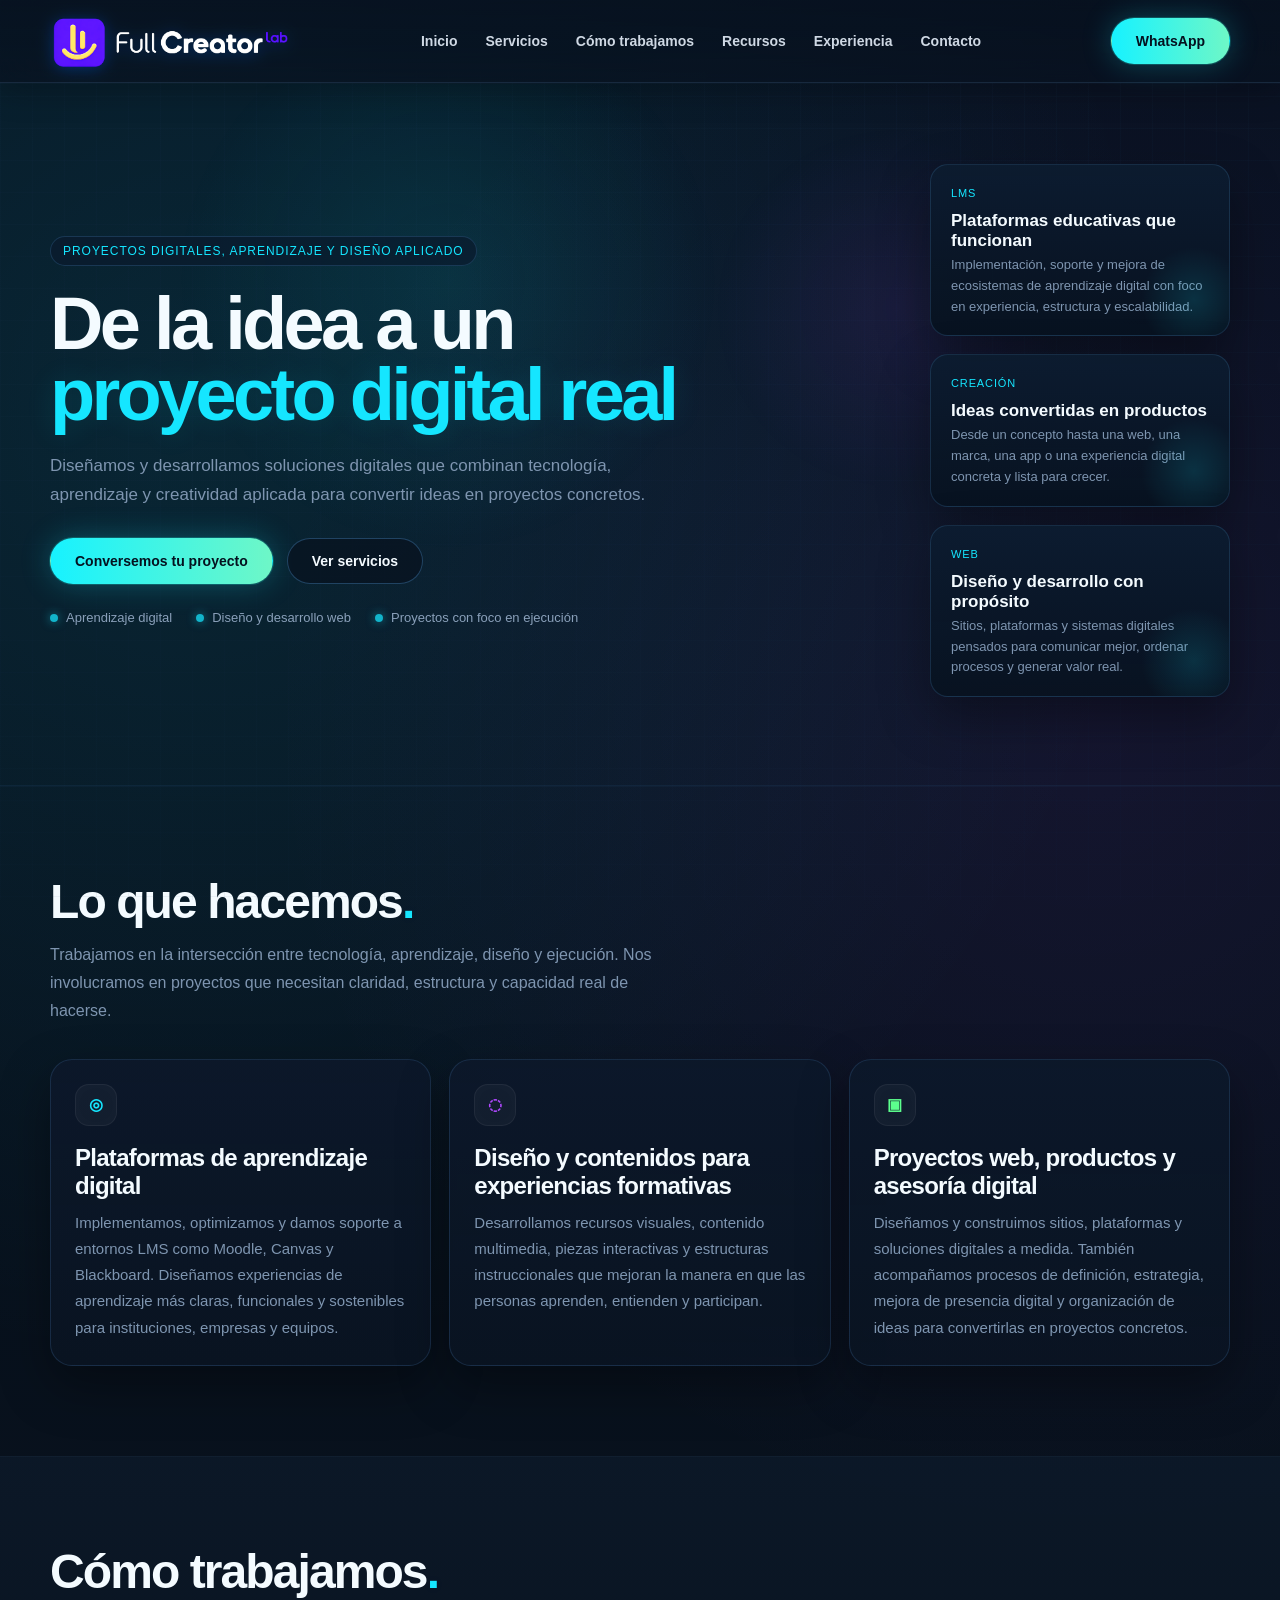
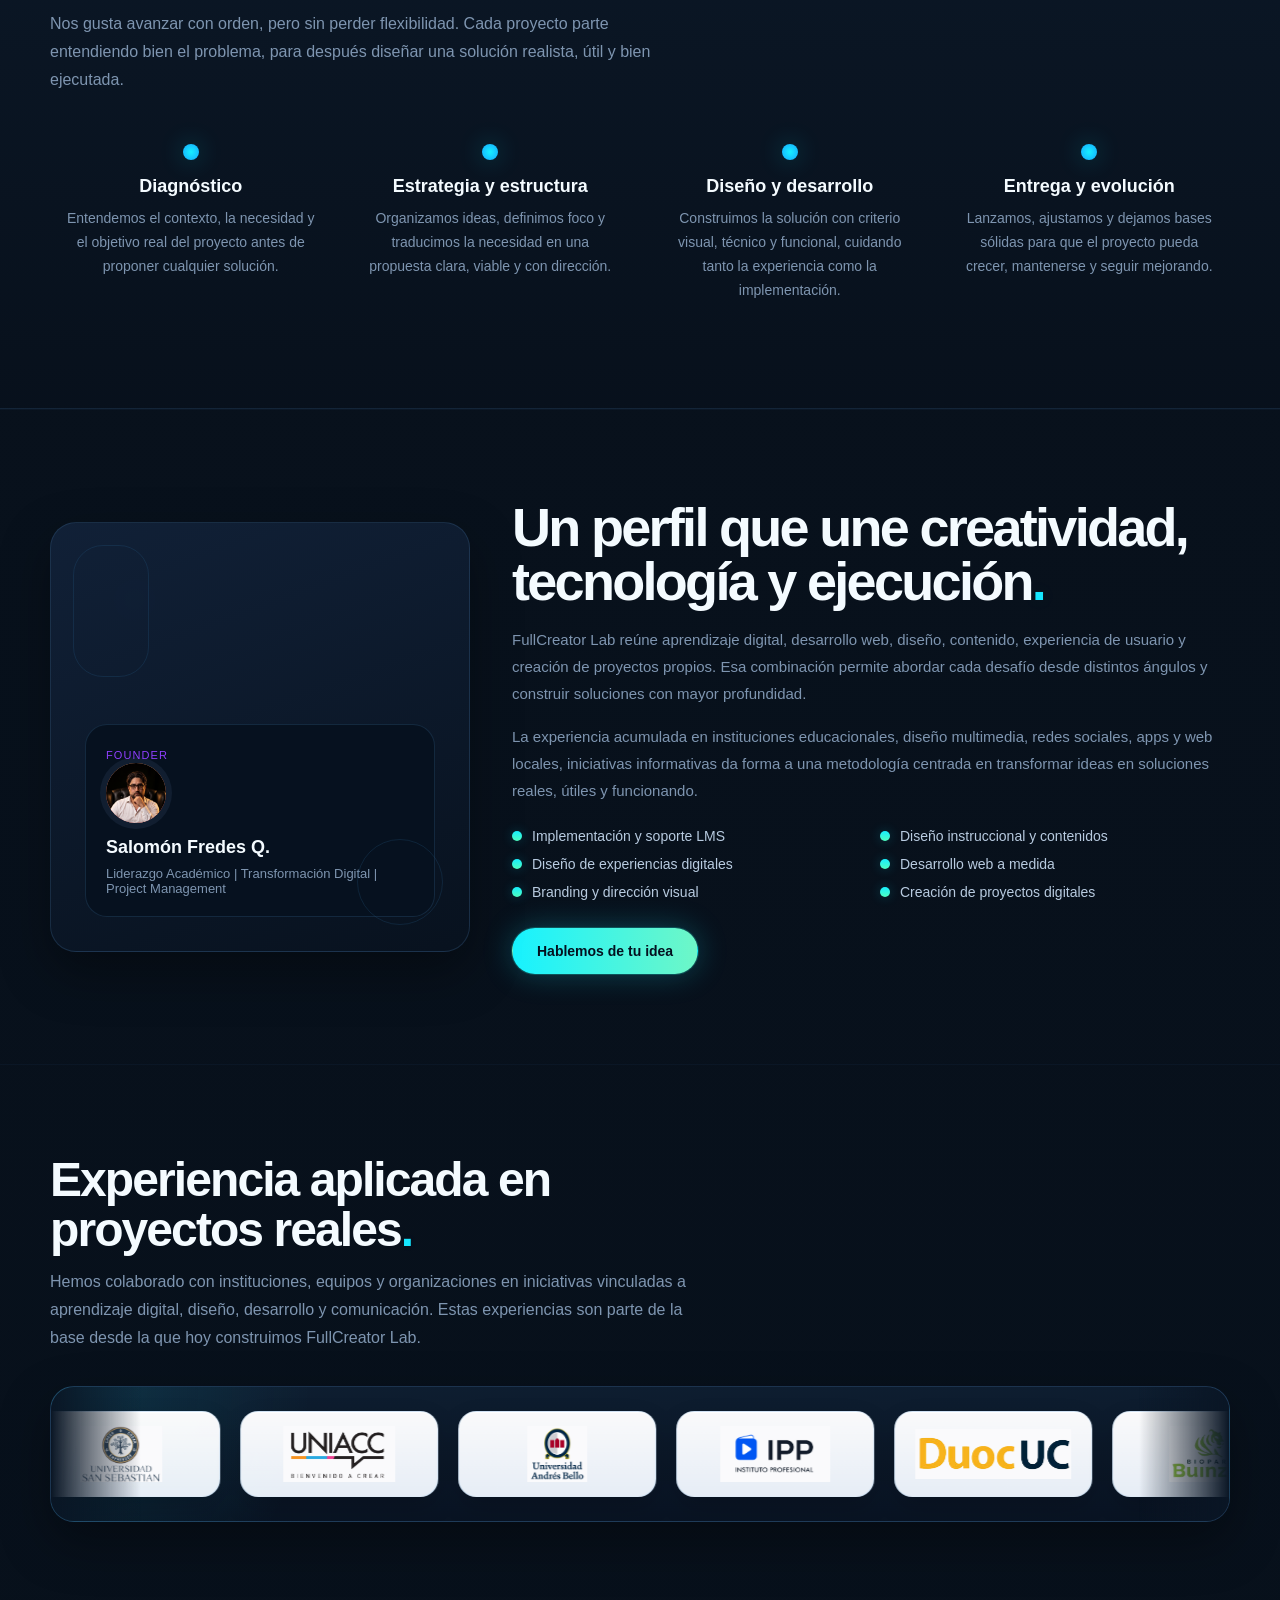
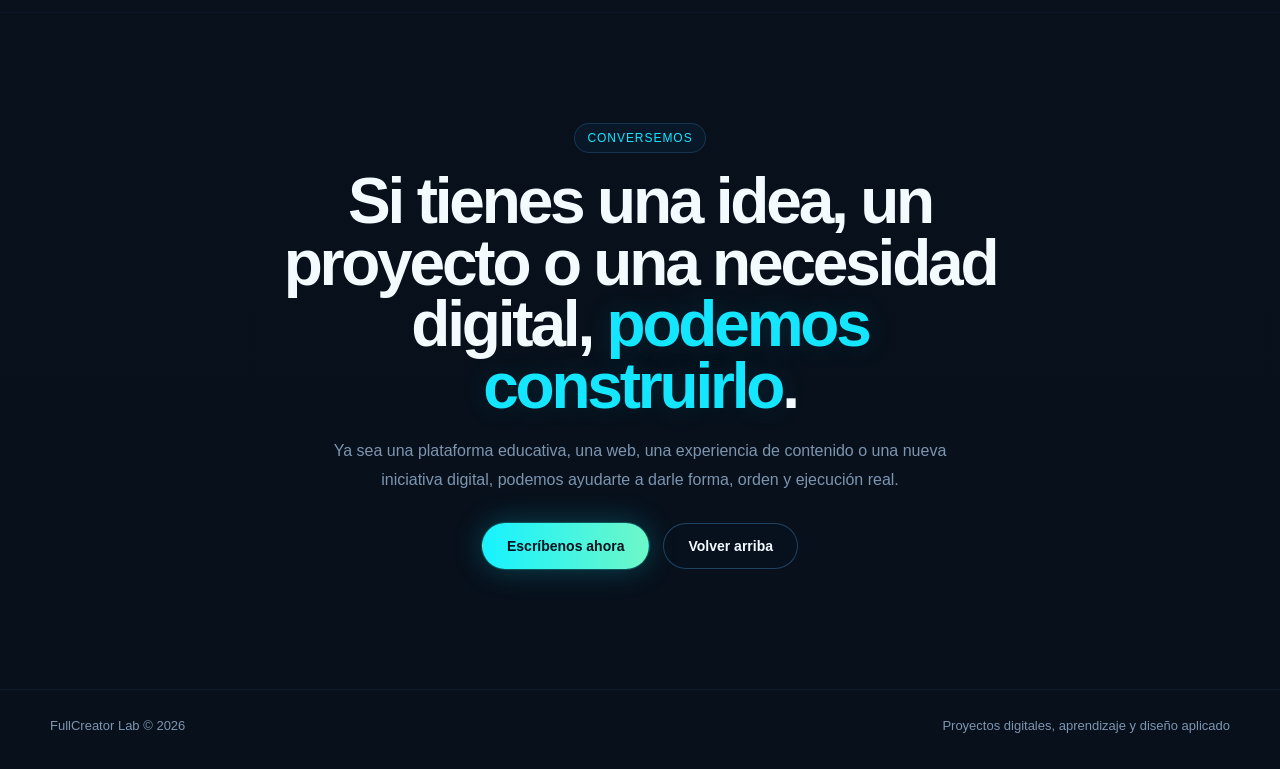
==== index.html @ 7b4e2ab4 "Add files via upload" ====
﻿<!DOCTYPE html>
<html lang="es">
<head>
  <meta charset="UTF-8">
  <meta name="viewport" content="width=device-width, initial-scale=1.0">
  <title>FullCreator Lab | Diseño, desarrollo web y proyectos digitales</title>
  <meta name="description" content="FullCreator Lab crea proyectos digitales, desarrollo web y soluciones de diseño con foco en claridad, ejecución y aprendizaje aplicado.">
  <link rel="canonical" href="https://fullcreator.cl/">
  <meta property="og:locale" content="es_CL">
  <meta property="og:type" content="website">
  <meta property="og:title" content="FullCreator Lab | Diseño, desarrollo web y proyectos digitales">
  <meta property="og:description" content="Proyectos digitales, desarrollo web y diseño con foco en claridad, ejecución y aprendizaje aplicado.">
  <meta property="og:url" content="https://fullcreator.cl/">
  <meta property="og:site_name" content="FullCreator Lab">
  <meta property="og:image" content="https://fullcreator.cl/images/logo.png">
  <meta property="og:image:alt" content="Logo de FullCreator Lab">
  <meta name="twitter:card" content="summary">
  <meta name="twitter:title" content="FullCreator Lab | Diseño, desarrollo web y proyectos digitales">
  <meta name="twitter:description" content="Proyectos digitales, desarrollo web y diseño con foco en claridad, ejecución y aprendizaje aplicado.">
  <meta name="twitter:image" content="https://fullcreator.cl/images/logo.png">
  <link rel="icon" type="image/png" href="./images/favicon.png">
  <link rel="apple-touch-icon" href="./images/favicon.png">
  <link rel="stylesheet" href="./style.css">
</head>
<body>
  <header class="topbar">
    <div class="container nav">
      <a class="brand" href="#inicio">
        <img src="./images/logo.png" alt="FullCreator Lab" class="brand-logo" fetchpriority="high" decoding="async">
      </a>
      <button class="menu-toggle" type="button" aria-label="Abrir menú" aria-expanded="false" data-menu-toggle>
        <span></span>
        <span></span>
        <span></span>
      </button>
      <nav class="nav-links">
        <a href="#inicio">Inicio</a>
        <a href="#servicios">Servicios</a>
        <a href="#proceso">Cómo trabajamos</a>
        <a href="./recursos.html">Recursos</a>
        <a href="#testimonios">Experiencia</a>
        <a href="#contacto">Contacto</a>
        <a class="nav-mobile-link" href="https://wa.me/5698436820" target="_blank" rel="noopener noreferrer">WhatsApp</a>
      </nav>
      <a class="btn btn-primary nav-whatsapp" href="https://wa.me/5698436820" target="_blank" rel="noopener noreferrer">WhatsApp</a>
    </div>
  </header>

  <main>
    <section class="hero" id="inicio">
      <div class="container hero-grid">
        <div>
          <span class="eyebrow">Proyectos digitales, aprendizaje y diseño aplicado</span>
          <h1>De la idea a un <span class="highlight">proyecto digital real</span></h1>
          <p class="subtitle">
            Diseñamos y desarrollamos soluciones digitales que combinan tecnología, aprendizaje y creatividad aplicada para convertir ideas en proyectos concretos.
          </p>
          <div class="hero-actions">
            <a class="btn btn-primary" href="#contacto">Conversemos tu proyecto</a>
            <a class="btn btn-secondary" href="#servicios">Ver servicios</a>
          </div>
          <div class="hero-meta">
            <span>Aprendizaje digital</span>
            <span>Diseño y desarrollo web</span>
            <span>Proyectos con foco en ejecución</span>
          </div>
        </div>

        <div class="stack">
          <article class="floating-card">
            <span class="tag">LMS</span>
            <strong>Plataformas educativas que funcionan</strong>
            <p>Implementación, soporte y mejora de ecosistemas de aprendizaje digital con foco en experiencia, estructura y escalabilidad.</p>
          </article>
          <article class="floating-card">
            <span class="tag">CREACIÓN</span>
            <strong>Ideas convertidas en productos</strong>
            <p>Desde un concepto hasta una web, una marca, una app o una experiencia digital concreta y lista para crecer.</p>
          </article>
          <article class="floating-card">
            <span class="tag">WEB</span>
            <strong>Diseño y desarrollo con propósito</strong>
            <p>Sitios, plataformas y sistemas digitales pensados para comunicar mejor, ordenar procesos y generar valor real.</p>
          </article>
        </div>
      </div>
    </section>

    <section id="servicios">
      <div class="container">
        <div class="section-head">
          <h2>Lo que hacemos<span class="highlight">.</span></h2>
          <p>
            Trabajamos en la intersección entre tecnología, aprendizaje, diseño y ejecución. Nos involucramos en proyectos que necesitan claridad, estructura y capacidad real de hacerse.
          </p>
        </div>

        <div class="services">
          <article class="card small">
            <div class="icon">◎</div>
            <h3>Plataformas de aprendizaje digital</h3>
            <p>
              Implementamos, optimizamos y damos soporte a entornos LMS como Moodle, Canvas y Blackboard. Diseñamos experiencias de aprendizaje más claras, funcionales y sostenibles para instituciones, empresas y equipos.
            </p>
          </article>

          <article class="card small">
            <div class="icon magenta">◌</div>
            <h3>Diseño y contenidos para experiencias formativas</h3>
            <p>
              Desarrollamos recursos visuales, contenido multimedia, piezas interactivas y estructuras instruccionales que mejoran la manera en que las personas aprenden, entienden y participan.
            </p>
          </article>

          <article class="card small">
            <div class="icon green">▣</div>
            <h3>Proyectos web, productos y asesoría digital</h3>
            <p>
              Diseñamos y construimos sitios, plataformas y soluciones digitales a medida. También acompañamos procesos de definición, estrategia, mejora de presencia digital y organización de ideas para convertirlas en proyectos concretos.
            </p>
          </article>
        </div>
      </div>
    </section>

    <section class="workflow-wrap" id="proceso">
      <div class="container">
        <div class="section-head">
          <h2>Cómo trabajamos<span class="highlight">.</span></h2>
          <p>
            Nos gusta avanzar con orden, pero sin perder flexibilidad. Cada proyecto parte entendiendo bien el problema, para después diseñar una solución realista, útil y bien ejecutada.
          </p>
        </div>

        <div class="workflow">
          <article class="step">
            <div class="mini"></div>
            <h3>Diagnóstico</h3>
            <p>Entendemos el contexto, la necesidad y el objetivo real del proyecto antes de proponer cualquier solución.</p>
          </article>
          <article class="step">
            <div class="mini"></div>
            <h3>Estrategia y estructura</h3>
            <p>Organizamos ideas, definimos foco y traducimos la necesidad en una propuesta clara, viable y con dirección.</p>
          </article>
          <article class="step">
            <div class="mini"></div>
            <h3>Diseño y desarrollo</h3>
            <p>Construimos la solución con criterio visual, técnico y funcional, cuidando tanto la experiencia como la implementación.</p>
          </article>
          <article class="step">
            <div class="mini"></div>
            <h3>Entrega y evolución</h3>
            <p>Lanzamos, ajustamos y dejamos bases sólidas para que el proyecto pueda crecer, mantenerse y seguir mejorando.</p>
          </article>
        </div>
      </div>
    </section>

    <section>
      <div class="container profile">
        <div class="profile-card">
          <div class="avatar-box">
            <small>Founder</small>
            <div class="avatar">
              <img src="./images/fotoperfil.png" alt="Salomón Fredes" loading="lazy" decoding="async">
            </div>
            <strong>Salomón Fredes Q.</strong>
            <span>Liderazgo Académico | Transformación Digital | Project Management</span>
          </div>
        </div>

        <div class="profile-copy">
          <h2>Un perfil que une creatividad, tecnología y ejecución<span class="highlight">.</span></h2>
          <p>
            FullCreator Lab reúne aprendizaje digital, desarrollo web, diseño, contenido, experiencia de usuario y creación de proyectos propios. Esa combinación permite abordar cada desafío desde distintos ángulos y construir soluciones con mayor profundidad.
          </p>
          <p>
            La experiencia acumulada en instituciones educacionales, diseño multimedia, redes sociales, apps y web locales, iniciativas informativas da forma a una metodología centrada en transformar ideas en soluciones reales, útiles y funcionando.
          </p>
          <div class="checklist">
            <span>Implementación y soporte LMS</span>
            <span>Diseño instruccional y contenidos</span>
            <span>Diseño de experiencias digitales</span>
            <span>Desarrollo web a medida</span>
            <span>Branding y dirección visual</span>
            <span>Creación de proyectos digitales</span>
          </div>
          <a class="btn btn-primary" href="#contacto">Hablemos de tu idea</a>
        </div>
      </div>
    </section>

    <section id="testimonios">
      <div class="container">
        <div class="section-head">
          <h2>Experiencia aplicada en proyectos reales<span class="highlight">.</span></h2>
          <p>
            Hemos colaborado con instituciones, equipos y organizaciones en iniciativas vinculadas a aprendizaje digital, diseño, desarrollo y comunicación. Estas experiencias son parte de la base desde la que hoy construimos FullCreator Lab.
          </p>
        </div>

        <div class="logo-strip" aria-label="Empresas que confían en nosotros">
          <div class="logo-track">
            <div class="logo-group">
              <div class="logo-item"><img src="./images/uss.png" alt="USS" loading="lazy" decoding="async"></div>
              <div class="logo-item"><img src="./images/uniacc.png" alt="UNIACC" loading="lazy" decoding="async"></div>
              <div class="logo-item"><img src="./images/unab.png" alt="UNAB" loading="lazy" decoding="async"></div>
              <div class="logo-item"><img src="./images/ipp.png" alt="IPP" loading="lazy" decoding="async"></div>
              <div class="logo-item"><img src="./images/duoc.png" alt="DUOC" loading="lazy" decoding="async"></div>
              <div class="logo-item"><img src="./images/buinzoo.png" alt="Buin Zoo" loading="lazy" decoding="async"></div>
              <div class="logo-item"><img src="./images/aiep.png" alt="AIEP" loading="lazy" decoding="async"></div>
              <div class="logo-item"><img src="./images/llamabarrio.png" alt="LlamaBarrio" loading="lazy" decoding="async"></div>
              <div class="logo-item"><img src="./images/tramiteca.png" alt="Tramiteca" loading="lazy" decoding="async"></div>
            </div>
            <div class="logo-group" aria-hidden="true">
              <div class="logo-item"><img src="./images/uss.png" alt="" loading="lazy" decoding="async"></div>
              <div class="logo-item"><img src="./images/uniacc.png" alt="" loading="lazy" decoding="async"></div>
              <div class="logo-item"><img src="./images/unab.png" alt="" loading="lazy" decoding="async"></div>
              <div class="logo-item"><img src="./images/ipp.png" alt="" loading="lazy" decoding="async"></div>
              <div class="logo-item"><img src="./images/duoc.png" alt="" loading="lazy" decoding="async"></div>
              <div class="logo-item"><img src="./images/buinzoo.png" alt="" loading="lazy" decoding="async"></div>
              <div class="logo-item"><img src="./images/aiep.png" alt="" loading="lazy" decoding="async"></div>
              <div class="logo-item"><img src="./images/llamabarrio.png" alt="" loading="lazy" decoding="async"></div>
              <div class="logo-item"><img src="./images/tramiteca.png" alt="" loading="lazy" decoding="async"></div>
            </div>
          </div>
        </div>
      </div>
    </section>

    <section class="cta" id="contacto">
      <div class="container">
        <span class="eyebrow">Conversemos</span>
        <h2>Si tienes una idea, un proyecto o una necesidad digital, <span class="highlight">podemos construirlo</span>.</h2>
        <p>
          Ya sea una plataforma educativa, una web, una experiencia de contenido o una nueva iniciativa digital, podemos ayudarte a darle forma, orden y ejecución real.
        </p>
        <div class="cta-actions">
          <button class="btn btn-primary" type="button" data-open-contact>Escríbenos ahora</button>
          <a class="btn btn-secondary" href="#inicio">Volver arriba</a>
        </div>
      </div>
    </section>
  </main>

  <footer>
    <div class="container footer-row">
      <span>FullCreator Lab © 2026</span>
      <span>Proyectos digitales, aprendizaje y diseño aplicado</span>
    </div>
  </footer>

  <div class="modal" id="contact-modal" aria-hidden="true">
    <div class="modal-backdrop" data-close-contact></div>
    <div class="modal-dialog" role="dialog" aria-modal="true" aria-labelledby="contact-modal-title">
      <button class="modal-close" type="button" aria-label="Cerrar formulario" data-close-contact>&times;</button>
      <div class="modal-copy">
        <span class="eyebrow">Contacto</span>
        <h3 id="contact-modal-title">Cuéntanos en qué estás trabajando</h3>
        <p>Completa este formulario y tu mensaje llegará directamente al equipo de <strong>salomon.fredes@gmail.com</strong>.</p>
      </div>

      <form class="contact-form" action="https://formsubmit.co/salomon.fredes@gmail.com" method="POST">
        <input type="hidden" name="_subject" value="Nuevo mensaje desde FullCreator Lab">
        <input type="hidden" name="_captcha" value="false">
        <input type="hidden" name="_template" value="table">

        <label>
          <span>Nombre</span>
          <input type="text" name="name" placeholder="Tu nombre" required>
        </label>

        <label>
          <span>Correo</span>
          <input type="email" name="email" placeholder="tucorreo@email.com" required>
        </label>

        <label>
          <span>Empresa</span>
          <input type="text" name="company" placeholder="Nombre de tu organización">
        </label>

        <label>
          <span>Mensaje</span>
          <textarea name="message" rows="5" placeholder="Cuéntanos qué necesitas" required></textarea>
        </label>

        <div class="form-actions">
          <button class="btn btn-primary" type="submit">Enviar formulario</button>
          <button class="btn btn-secondary" type="button" data-close-contact>Cerrar</button>
        </div>
      </form>
    </div>
  </div>

  <script src="./script.js" defer></script>
</body>
</html>
---- style.css ----
﻿:root {
  --bg: #07111f;
  --bg-soft: #0a1627;
  --panel: rgba(14, 27, 46, 0.92);
  --panel-strong: #0f2137;
  --line: rgba(72, 123, 174, 0.18);
  --text: #f4fbff;
  --muted: #7e95b0;
  --aqua: #15e6ff;
  --aqua-strong: #00d0ff;
  --green: #5cff8d;
  --magenta: #b049ff;
  --red: #ff537f;
  --shadow: 0 20px 50px rgba(0, 0, 0, 0.35);
}

* {
  box-sizing: border-box;
}

html {
  scroll-behavior: smooth;
}

body {
  margin: 0;
  font-family: "Segoe UI", Tahoma, Geneva, Verdana, sans-serif;
  color: var(--text);
  background:
    radial-gradient(circle at 15% 10%, rgba(21, 230, 255, 0.1), transparent 26%),
    radial-gradient(circle at 85% 18%, rgba(176, 73, 255, 0.08), transparent 24%),
    linear-gradient(180deg, #07111f 0%, #08111c 45%, #07101b 100%);
  position: relative;
  min-height: 100vh;
  overflow-x: hidden;
}

body::before {
  content: "";
  position: fixed;
  inset: 0;
  background-image:
    linear-gradient(rgba(29, 56, 88, 0.12) 1px, transparent 1px),
    linear-gradient(90deg, rgba(29, 56, 88, 0.12) 1px, transparent 1px);
  background-size: 32px 32px;
  pointer-events: none;
  mask-image: linear-gradient(180deg, rgba(0, 0, 0, 0.85), rgba(0, 0, 0, 0.45));
}

a {
  color: inherit;
  text-decoration: none;
}

.container {
  width: min(1180px, calc(100% - 48px));
  margin: 0 auto;
}

.topbar {
  position: sticky;
  top: 0;
  z-index: 30;
  backdrop-filter: blur(18px);
  background: linear-gradient(180deg, rgba(7, 17, 31, 0.84), rgba(8, 18, 32, 0.72));
  border-bottom: 1px solid rgba(82, 125, 169, 0.22);
  box-shadow: 0 10px 30px rgba(0, 0, 0, 0.22);
}

.nav {
  display: flex;
  align-items: center;
  justify-content: space-between;
  padding: 12px 0;
  gap: 18px;
}

.brand {
  display: inline-flex;
  align-items: center;
  gap: 10px;
  font-size: 13px;
  color: var(--muted);
  letter-spacing: 0.18em;
  text-transform: uppercase;
}

.brand-logo {
  height: 58px;
  max-width: 460px;
  width: auto;
  display: block;
  object-fit: contain;
  filter: drop-shadow(0 2px 8px rgba(21, 100, 200, 0.35)) saturate(1.3) contrast(1.1);
  transition: filter 0.3s ease, transform 0.3s ease;
}

.brand-logo:hover {
  filter: drop-shadow(0 4px 16px rgba(21, 100, 200, 0.5)) saturate(1.5) contrast(1.15);
  transform: scale(1.04);
}

.nav-links {
  display: flex;
  align-items: center;
  gap: 28px;
  font-size: 14px;
  font-weight: 600;
}

.nav-links a {
  color: rgba(236, 245, 255, 0.88);
}

.nav-links a:hover {
  color: var(--aqua);
}

.btn {
  display: inline-flex;
  align-items: center;
  justify-content: center;
  border-radius: 999px;
  padding: 14px 24px;
  font-size: 14px;
  font-weight: 600;
  border: 1px solid transparent;
  transition: 0.25s ease;
  cursor: pointer;
}

.btn-primary {
  color: #04111f;
  background: linear-gradient(90deg, #17f2ff 0%, #6ef7c7 100%);
  box-shadow: 0 0 0 1px rgba(31, 255, 233, 0.2), 0 0 30px rgba(21, 230, 255, 0.25);
}

.btn-primary:hover {
  transform: translateY(-1px);
  box-shadow: 0 0 0 1px rgba(31, 255, 233, 0.2), 0 12px 40px rgba(21, 230, 255, 0.28);
}

.btn-secondary {
  color: var(--text);
  border-color: rgba(42, 83, 121, 0.75);
  background: rgba(8, 18, 31, 0.7);
}

.btn-secondary:hover {
  border-color: rgba(21, 230, 255, 0.5);
}

.hero {
  padding: 80px 0 88px;
  position: relative;
  border-bottom: 1px solid rgba(42, 83, 121, 0.18);
}

.hero::after {
  content: "";
  position: absolute;
  inset: 0;
  background:
    radial-gradient(circle at 35% 28%, rgba(21, 230, 255, 0.09), transparent 28%),
    radial-gradient(circle at 70% 32%, rgba(176, 73, 255, 0.08), transparent 18%);
  pointer-events: none;
}

.hero-grid {
  display: grid;
  grid-template-columns: minmax(0, 1.05fr) 300px;
  gap: 46px;
  align-items: center;
  position: relative;
  z-index: 1;
}

.eyebrow {
  display: inline-flex;
  align-items: center;
  gap: 10px;
  padding: 7px 12px;
  border-radius: 999px;
  background: rgba(10, 27, 46, 0.75);
  border: 1px solid rgba(45, 89, 129, 0.45);
  color: var(--aqua);
  font-size: 12px;
  letter-spacing: 0.08em;
  text-transform: uppercase;
}

h1,
h2,
h3,
p {
  margin: 0;
}

h1 {
  margin-top: 22px;
  max-width: 720px;
  font-size: clamp(44px, 6vw, 74px);
  line-height: 0.96;
  letter-spacing: -0.05em;
  font-weight: 800;
}

.highlight {
  color: var(--aqua);
  text-shadow: 0 0 30px rgba(21, 230, 255, 0.12);
}

.subtitle {
  max-width: 620px;
  margin-top: 22px;
  color: var(--muted);
  font-size: 17px;
  line-height: 1.7;
}

.hero-actions {
  display: flex;
  flex-wrap: wrap;
  gap: 14px;
  margin-top: 28px;
}

.hero-meta {
  display: flex;
  flex-wrap: wrap;
  gap: 24px;
  margin-top: 26px;
  color: #8aa0ba;
  font-size: 13px;
}

.hero-meta span::before {
  content: "";
  width: 8px;
  height: 8px;
  border-radius: 50%;
  display: inline-block;
  margin-right: 8px;
  background: rgba(21, 230, 255, 0.75);
  box-shadow: 0 0 10px rgba(21, 230, 255, 0.5);
}

.stack {
  display: flex;
  flex-direction: column;
  gap: 18px;
  align-items: flex-end;
}

.floating-card {
  width: 100%;
  padding: 18px 20px;
  border-radius: 18px;
  background: linear-gradient(180deg, rgba(12, 28, 48, 0.98), rgba(8, 18, 32, 0.95));
  border: 1px solid rgba(50, 95, 136, 0.35);
  box-shadow: var(--shadow);
  position: relative;
  overflow: hidden;
}

.floating-card::before {
  content: "";
  position: absolute;
  inset: auto -20px -20px auto;
  width: 110px;
  height: 110px;
  background: radial-gradient(circle, rgba(21, 230, 255, 0.14), transparent 68%);
}

.floating-card .tag {
  display: inline-block;
  margin-bottom: 12px;
  font-size: 11px;
  color: var(--aqua);
  text-transform: uppercase;
  letter-spacing: 0.08em;
}

.floating-card strong {
  display: block;
  font-size: 17px;
  margin-bottom: 4px;
}

.floating-card p {
  font-size: 13px;
  line-height: 1.6;
  color: var(--muted);
}

section {
  padding: 90px 0;
  border-top: 1px solid rgba(38, 71, 105, 0.12);
}

.section-head {
  max-width: 640px;
  margin-bottom: 34px;
}

.section-head h2 {
  font-size: clamp(30px, 4vw, 48px);
  line-height: 1.03;
  letter-spacing: -0.04em;
  margin-bottom: 14px;
}

.section-head p {
  color: var(--muted);
  line-height: 1.75;
  font-size: 16px;
}

.services {
  display: grid;
  grid-template-columns: repeat(3, minmax(0, 1fr));
  gap: 18px;
}

.card {
  padding: 24px;
  background: linear-gradient(180deg, rgba(12, 24, 42, 0.98), rgba(10, 20, 34, 0.9));
  border: 1px solid rgba(43, 78, 114, 0.42);
  border-radius: 22px;
  box-shadow: var(--shadow);
  min-height: 220px;
}

.card.small,
.card.medium,
.card.large {
  grid-column: span 1;
}

.icon {
  width: 42px;
  height: 42px;
  border-radius: 14px;
  display: inline-flex;
  align-items: center;
  justify-content: center;
  margin-bottom: 18px;
  border: 1px solid rgba(255, 255, 255, 0.06);
  background: rgba(255, 255, 255, 0.03);
  font-weight: 700;
  color: var(--aqua);
  box-shadow: inset 0 0 18px rgba(255, 255, 255, 0.02);
}

.icon.magenta {
  color: var(--magenta);
}

.icon.green {
  color: var(--green);
}

.icon.red {
  color: var(--red);
}

.card h3 {
  margin-bottom: 10px;
  font-size: 24px;
  letter-spacing: -0.03em;
}

.card p {
  color: var(--muted);
  line-height: 1.75;
  font-size: 15px;
  max-width: 58ch;
}

.workflow-wrap {
  background: linear-gradient(180deg, rgba(12, 24, 40, 0.95), rgba(8, 16, 28, 0.96));
  border-top: 1px solid rgba(57, 96, 133, 0.18);
  border-bottom: 1px solid rgba(57, 96, 133, 0.18);
}

.workflow {
  display: grid;
  grid-template-columns: repeat(4, 1fr);
  gap: 18px;
}

.step {
  text-align: center;
  padding: 16px;
}

.step .mini {
  width: 16px;
  height: 16px;
  border-radius: 50%;
  margin: 0 auto 16px;
  background: radial-gradient(circle, #17efff 0%, #14a8ff 100%);
  box-shadow: 0 0 24px rgba(21, 230, 255, 0.28);
}

.step h3 {
  margin-bottom: 10px;
  font-size: 18px;
}

.step p {
  color: var(--muted);
  line-height: 1.7;
  font-size: 14px;
}

.profile {
  display: grid;
  grid-template-columns: 420px minmax(0, 1fr);
  gap: 42px;
  align-items: center;
}

.profile-card {
  min-height: 430px;
  border-radius: 26px;
  padding: 22px;
  background:
    linear-gradient(160deg, rgba(17, 33, 56, 0.98), rgba(8, 18, 31, 0.98)),
    radial-gradient(circle at 20% 18%, rgba(21, 230, 255, 0.12), transparent 24%);
  border: 1px solid rgba(48, 83, 119, 0.4);
  position: relative;
  overflow: hidden;
  box-shadow: var(--shadow);
}

.profile-card::before,
.profile-card::after {
  content: "";
  position: absolute;
  border: 1px solid rgba(38, 90, 131, 0.26);
  border-radius: 30px;
}

.profile-card::before {
  inset: 22px auto auto 22px;
  width: 74px;
  height: 130px;
}

.profile-card::after {
  inset: auto 26px 26px auto;
  width: 84px;
  height: 84px;
  border-radius: 50%;
}

.avatar-box {
  position: absolute;
  left: 34px;
  right: 34px;
  bottom: 34px;
  padding: 20px;
  border-radius: 22px;
  background: rgba(7, 17, 31, 0.94);
  border: 1px solid rgba(54, 103, 145, 0.28);
}

.avatar {
  width: 60px;
  height: 60px;
  border-radius: 50%;
  background: linear-gradient(180deg, #ffb088 0%, #ff7d7d 100%);
  display: grid;
  place-items: center;
  overflow: hidden;
  font-weight: 700;
  color: #0a1320;
  margin-bottom: 14px;
  box-shadow: 0 0 0 6px rgba(20, 34, 53, 0.8);
}

.avatar img {
  width: 100%;
  height: 100%;
  object-fit: cover;
  display: block;
}

.avatar-box small {
  color: #8f3fff;
  letter-spacing: 0.1em;
  text-transform: uppercase;
  font-size: 11px;
}

.avatar-box strong {
  display: block;
  margin-top: 6px;
  font-size: 18px;
}

.avatar-box span {
  display: block;
  margin-top: 8px;
  color: var(--muted);
  font-size: 13px;
}

.profile-copy h2 {
  font-size: clamp(34px, 4.5vw, 54px);
  line-height: 1;
  letter-spacing: -0.05em;
  margin-bottom: 18px;
}

.profile-copy p {
  color: var(--muted);
  line-height: 1.8;
  margin-bottom: 16px;
  font-size: 15px;
}

.checklist {
  display: grid;
  grid-template-columns: 1fr 1fr;
  gap: 12px 18px;
  margin: 24px 0 28px;
}

.checklist span {
  display: flex;
  align-items: center;
  gap: 10px;
  font-size: 14px;
  color: #b8cbe0;
}

.checklist span::before {
  content: "";
  width: 10px;
  height: 10px;
  border-radius: 50%;
  flex: none;
  background: linear-gradient(180deg, #17efff, #50ffc0);
  box-shadow: 0 0 12px rgba(21, 230, 255, 0.24);
}

.logo-strip {
  overflow: hidden;
  border-radius: 24px;
  border: 1px solid rgba(77, 134, 189, 0.28);
  background:
    radial-gradient(circle at top left, rgba(21, 230, 255, 0.12), transparent 22%),
    linear-gradient(180deg, rgba(14, 30, 49, 0.98), rgba(9, 20, 35, 0.96));
  box-shadow: var(--shadow);
  padding: 24px 0;
  position: relative;
}

.logo-strip::before,
.logo-strip::after {
  content: "";
  position: absolute;
  top: 0;
  bottom: 0;
  width: 90px;
  z-index: 2;
  pointer-events: none;
}

.logo-strip::before {
  left: 0;
  background: linear-gradient(90deg, rgba(10, 22, 37, 1), rgba(10, 22, 37, 0));
}

.logo-strip::after {
  right: 0;
  background: linear-gradient(270deg, rgba(10, 22, 37, 1), rgba(10, 22, 37, 0));
}

.logo-track {
  display: flex;
  width: max-content;
  will-change: transform;
}

.logo-group {
  display: flex;
  align-items: center;
  gap: 20px;
  padding-right: 20px;
}

.logo-item {
  min-width: 198px;
  height: 86px;
  display: flex;
  align-items: center;
  justify-content: center;
  border-radius: 18px;
  border: 1px solid rgba(126, 182, 233, 0.22);
  background: linear-gradient(180deg, rgba(255, 255, 255, 0.98), rgba(240, 247, 255, 0.96));
  box-shadow:
    inset 0 1px 0 rgba(255, 255, 255, 0.95),
    0 10px 24px rgba(0, 0, 0, 0.16);
  color: rgba(30, 55, 84, 0.8);
  font-size: 20px;
  font-weight: 700;
  letter-spacing: 0.12em;
  text-transform: uppercase;
  transition: transform 0.3s ease, box-shadow 0.3s ease, border-color 0.3s ease;
}

.logo-item img {
  display: block;
  max-width: 156px;
  max-height: 56px;
  width: auto;
  height: auto;
  object-fit: contain;
  opacity: 1;
  filter: none;
  transition: transform 0.3s ease, opacity 0.3s ease, filter 0.3s ease;
}

.logo-item:hover {
  transform: translateY(-3px);
  border-color: rgba(21, 230, 255, 0.45);
  box-shadow:
    inset 0 1px 0 rgba(255, 255, 255, 0.95),
    0 16px 30px rgba(0, 0, 0, 0.22),
    0 0 0 1px rgba(21, 230, 255, 0.12);
}

.logo-item:hover img {
  transform: scale(1.06);
  opacity: 1;
  filter: saturate(1.05) contrast(1.02);
}


.cta {
  text-align: center;
  padding: 110px 0 120px;
}

.cta .eyebrow {
  margin-bottom: 18px;
}

.cta h2 {
  font-size: clamp(34px, 5vw, 68px);
  line-height: 0.96;
  letter-spacing: -0.05em;
  max-width: 760px;
  margin: 0 auto 20px;
}

.cta p {
  color: var(--muted);
  line-height: 1.8;
  max-width: 620px;
  margin: 0 auto 28px;
  font-size: 16px;
}

.cta-actions {
  display: flex;
  justify-content: center;
  gap: 14px;
  flex-wrap: wrap;
}

footer {
  border-top: 1px solid rgba(42, 72, 104, 0.2);
  padding: 28px 0 36px;
  color: var(--muted);
  font-size: 13px;
}

.footer-row {
  display: flex;
  justify-content: space-between;
  gap: 18px;
  flex-wrap: wrap;
}

.modal {
  position: fixed;
  inset: 0;
  display: grid;
  place-items: center;
  padding: 24px;
  opacity: 0;
  visibility: hidden;
  pointer-events: none;
  transition: opacity 0.25s ease, visibility 0.25s ease;
  z-index: 80;
}

.modal.is-open {
  opacity: 1;
  visibility: visible;
  pointer-events: auto;
}

.modal-backdrop {
  position: absolute;
  inset: 0;
  background: rgba(2, 8, 15, 0.76);
  backdrop-filter: blur(10px);
}

.modal-dialog {
  position: relative;
  width: min(100%, 620px);
  padding: 32px;
  border-radius: 28px;
  border: 1px solid rgba(67, 112, 151, 0.28);
  background: linear-gradient(180deg, rgba(11, 23, 39, 0.98), rgba(7, 16, 29, 0.98));
  box-shadow: 0 30px 70px rgba(0, 0, 0, 0.45);
}

.modal-close {
  position: absolute;
  top: 18px;
  right: 18px;
  width: 40px;
  height: 40px;
  border: 0;
  border-radius: 50%;
  background: rgba(255, 255, 255, 0.06);
  color: var(--text);
  font-size: 28px;
  line-height: 1;
  cursor: pointer;
}

.modal-copy h3 {
  margin: 16px 0 10px;
  font-size: clamp(28px, 4vw, 40px);
  line-height: 1;
  letter-spacing: -0.04em;
}

.modal-copy p {
  color: var(--muted);
  line-height: 1.7;
  font-size: 15px;
}

.contact-form {
  display: grid;
  gap: 16px;
  margin-top: 28px;
}

.contact-form label {
  display: grid;
  gap: 8px;
}

.contact-form span {
  color: #d6e3f1;
  font-size: 14px;
  font-weight: 600;
}

.contact-form input,
.contact-form textarea {
  width: 100%;
  border: 1px solid rgba(77, 113, 146, 0.32);
  border-radius: 16px;
  background: rgba(255, 255, 255, 0.03);
  color: var(--text);
  padding: 15px 16px;
  font: inherit;
  outline: none;
  transition: border-color 0.25s ease, box-shadow 0.25s ease, background 0.25s ease;
}

.contact-form input::placeholder,
.contact-form textarea::placeholder {
  color: #6f88a3;
}

.contact-form input:focus,
.contact-form textarea:focus {
  border-color: rgba(21, 230, 255, 0.55);
  box-shadow: 0 0 0 3px rgba(21, 230, 255, 0.12);
  background: rgba(255, 255, 255, 0.05);
}

.contact-form textarea {
  resize: vertical;
  min-height: 132px;
}

.form-actions {
  display: flex;
  gap: 12px;
  flex-wrap: wrap;
  margin-top: 8px;
}


.nav-whatsapp {
  white-space: nowrap;
}

.nav-mobile-link {
  display: none;
}

.menu-toggle {
  display: none;
  width: 46px;
  height: 46px;
  border: 1px solid rgba(42, 83, 121, 0.75);
  border-radius: 14px;
  background: rgba(8, 18, 31, 0.82);
  padding: 0;
  align-items: center;
  justify-content: center;
  flex-direction: column;
  gap: 5px;
}

.menu-toggle span {
  width: 18px;
  height: 2px;
  border-radius: 999px;
  background: var(--text);
  transition: transform 0.25s ease, opacity 0.25s ease;
}

.menu-toggle.is-open span:nth-child(1) {
  transform: translateY(7px) rotate(45deg);
}

.menu-toggle.is-open span:nth-child(2) {
  opacity: 0;
}

.menu-toggle.is-open span:nth-child(3) {
  transform: translateY(-7px) rotate(-45deg);
}
@media (max-width: 1080px) {
  .hero-grid,
  .profile {
    grid-template-columns: 1fr;
  }

  .stack {
    align-items: stretch;
  }

  .services {
    grid-template-columns: 1fr;
  }
}

@media (max-width: 820px) {
  .nav {
    position: relative;
    flex-wrap: nowrap;
    padding: 10px 0;
    gap: 12px;
  }

  .brand {
    flex: 1;
    min-width: 0;
  }

  .brand-logo {
    height: 34px;
    max-width: 250px;
  }

  .menu-toggle {
    display: inline-flex;
    flex: none;
  }

  .nav-whatsapp {
    display: none;
  }

  .nav-links {
    position: absolute;
    top: calc(100% + 10px);
    left: 0;
    right: 0;
    z-index: 40;
    display: flex;
    flex-direction: column;
    align-items: stretch;
    gap: 8px;
    padding: 14px;
    border: 1px solid rgba(42, 83, 121, 0.75);
    border-radius: 18px;
    background: rgba(8, 18, 31, 0.96);
    box-shadow: 0 18px 42px rgba(0, 0, 0, 0.35);
    opacity: 0;
    visibility: hidden;
    pointer-events: none;
    transform: translateY(-8px);
    transition: opacity 0.25s ease, transform 0.25s ease, visibility 0.25s ease;
  }

  .nav-links.is-open {
    opacity: 1;
    visibility: visible;
    pointer-events: auto;
    transform: translateY(0);
  }

  .nav-links a {
    width: 100%;
    padding: 12px 14px;
    border-radius: 12px;
    background: rgba(255, 255, 255, 0.03);
  }

  .nav-mobile-link {
    display: inline-flex;
    align-items: center;
    justify-content: center;
    margin-top: 6px;
    color: #04111f !important;
    font-weight: 700;
    background: linear-gradient(90deg, #17f2ff 0%, #6ef7c7 100%) !important;
  }

  .workflow {
    grid-template-columns: 1fr 1fr;
  }

  .checklist {
    grid-template-columns: 1fr;
  }
}



@media (max-width: 560px) {
  .container {
    width: min(100% - 24px, 1180px);
  }

  .hero,
  section,
  .cta {
    padding-top: 60px;
    padding-bottom: 60px;
  }

  h1 {
    font-size: 32px;
    text-align: center;
  }

  .subtitle {
    font-size: 15px;
    line-height: 1.65;
    text-align: center;
    margin-left: auto;
    margin-right: auto;
  }

  .eyebrow {
    font-size: 11px;
    line-height: 1.35;
    padding: 7px 10px;
    justify-content: center;
    text-align: center;
  }

  .hero-grid > div:first-child,
  .section-head,
  .section-head h2,
  .section-head p,
  .card,
  .card h3,
  .card p,
  .step,
  .profile-copy,
  .profile-copy h2,
  .profile-copy p,
  .cta,
  .cta p,
  .modal-copy,
  .modal-copy h3,
  .modal-copy p {
    text-align: center;
  }

  .section-head {
    margin-left: auto;
    margin-right: auto;
  }

  .hero-actions,
  .cta-actions,
  .form-actions {
    flex-direction: column;
    align-items: center;
  }

  .hero-meta {
    gap: 12px;
    font-size: 12px;
    justify-content: center;
  }

  .stack {
    align-items: stretch;
  }

  .floating-card,
  .card,
  .profile-card,
  .avatar-box,
  .logo-strip,
  .modal-dialog {
    border-radius: 20px;
  }

  .floating-card,
  .card {
    padding: 18px;
  }

  .floating-card strong,
  .floating-card p {
    text-align: left;
  }

  .card {
    min-height: 0;
  }

  .card h3 {
    font-size: 18px;
    line-height: 1.3;
  }

  .card p,
  .profile-copy p,
  .step p {
    font-size: 14px;
    line-height: 1.7;
  }

  .checklist {
    justify-items: center;
  }

  .profile-card {
    min-height: 320px;
    padding: 18px;
  }

  .avatar-box {
    left: 20px;
    right: 20px;
    bottom: 20px;
    padding: 16px;
    text-align: left;
  }

  .avatar {
    width: 52px;
    height: 52px;
    margin-bottom: 12px;
  }

  .profile-copy h2,
  .cta h2 {
    font-size: 30px;
    line-height: 1.04;
  }

  .workflow {
    grid-template-columns: 1fr;
  }

  .hero-actions .btn,
  .cta-actions .btn,
  .form-actions .btn {
    width: 100%;
  }

  .logo-item {
    min-width: 158px;
    height: 74px;
  }

  .logo-item img {
    max-width: 126px;
    max-height: 46px;
  }

  .modal-dialog {
    padding: 24px 16px;
  }
}

.explore-section {
  position: relative;
  margin: 28px 0 20px;
}

.explore-section .container {
  position: relative;
  padding: 42px 34px;
  border-radius: 34px;
  border: 1px solid rgba(108, 164, 255, 0.16);
  background:
    radial-gradient(circle at top left, rgba(57, 214, 255, 0.12), transparent 28%),
    radial-gradient(circle at bottom right, rgba(157, 79, 255, 0.14), transparent 32%),
    linear-gradient(180deg, rgba(11, 22, 39, 0.92), rgba(7, 16, 28, 0.98));
  box-shadow: 0 24px 70px rgba(0, 10, 25, 0.32);
  overflow: hidden;
}

.explore-section .container::before {
  content: "";
  position: absolute;
  inset: 0 auto auto 0;
  width: 100%;
  height: 1px;
  background: linear-gradient(90deg, rgba(73, 221, 255, 0.55), rgba(164, 102, 255, 0.12), transparent 92%);
  pointer-events: none;
}

.explore-section .section-head {
  margin-bottom: 28px;
}

.explore-section .section-head h2 {
  display: inline-block;
  margin-bottom: 12px;
}

.explore-section .section-head p {
  max-width: 760px;
  color: rgba(218, 230, 245, 0.76);
}

.explore-section .highlight {
  color: #57d6ff;
}

.explore-grid {
  display: grid;
  grid-template-columns: repeat(3, minmax(0, 1fr));
  gap: 22px;
}

.explore-card {
  position: relative;
  display: flex;
  flex-direction: column;
  gap: 12px;
  min-height: 280px;
  padding: 28px 24px;
  border-radius: 24px;
  border: 1px solid rgba(145, 112, 255, 0.28);
  background: linear-gradient(180deg, rgba(34, 19, 66, 0.96), rgba(18, 11, 41, 0.98));
  box-shadow: var(--shadow);
  overflow: hidden;
  transition: transform 220ms ease, border-color 220ms ease, box-shadow 220ms ease;
}

.explore-card::before {
  content: "";
  position: absolute;
  inset: auto -30px -40px auto;
  width: 160px;
  height: 160px;
  border-radius: 50%;
  opacity: 0.55;
  pointer-events: none;
}

.explore-card::after {
  content: "";
  position: absolute;
  inset: 0;
  border-radius: inherit;
  border: 1px solid rgba(255, 255, 255, 0.02);
  pointer-events: none;
}

.explore-card:hover {
  transform: translateY(-6px);
  border-color: rgba(189, 144, 255, 0.42);
  box-shadow: 0 24px 55px rgba(4, 14, 28, 0.42);
}

.resource-card::before {
  background: radial-gradient(circle, rgba(129, 116, 255, 0.28), transparent 68%);
}

.articles-card::before {
  background: radial-gradient(circle, rgba(188, 94, 255, 0.26), transparent 68%);
}

.books-card::before {
  background: radial-gradient(circle, rgba(110, 193, 255, 0.22), transparent 68%);
}

.explore-kicker {
  display: inline-flex;
  align-items: center;
  width: fit-content;
  padding: 8px 12px;
  border-radius: 999px;
  border: 1px solid rgba(165, 130, 255, 0.28);
  background: rgba(65, 35, 110, 0.64);
  color: #c3b0ff;
  font-size: 12px;
  font-weight: 700;
  letter-spacing: 0.08em;
  text-transform: uppercase;
}

.explore-card h3 {
  font-size: 28px;
  line-height: 1.02;
  letter-spacing: -0.04em;
}

.explore-card p {
  color: var(--muted);
  line-height: 1.7;
  font-size: 15px;
}

.explore-card small {
  color: #b6add7;
  font-size: 12px;
  font-weight: 600;
  letter-spacing: 0.08em;
  text-transform: uppercase;
}

.explore-cta {
  margin-top: auto;
  color: var(--text);
  font-size: 14px;
  font-weight: 700;
}

.page-hero {
  padding: 62px 0 38px;
  position: relative;
}

.page-hero-grid {
  display: grid;
  grid-template-columns: minmax(0, 1fr) 320px;
  gap: 34px;
  align-items: end;
}

.page-hero-copy h1 {
  margin-top: 18px;
  font-size: clamp(38px, 5vw, 60px);
}

.page-hero-copy p {
  margin-top: 18px;
  max-width: 720px;
  color: var(--muted);
  line-height: 1.8;
  font-size: 17px;
}

.page-hero-side {
  padding: 20px 22px;
  border-radius: 22px;
  border: 1px solid rgba(69, 112, 156, 0.24);
  background: linear-gradient(180deg, rgba(11, 25, 43, 0.94), rgba(8, 17, 29, 0.98));
  box-shadow: var(--shadow);
}

.page-hero-side strong {
  display: block;
  margin-bottom: 10px;
  font-size: 17px;
}

.page-hero-side p {
  color: var(--muted);
  line-height: 1.7;
  font-size: 14px;
}

.resources-grid,
.books-grid,
.articles-grid {
  display: grid;
  grid-template-columns: repeat(3, minmax(0, 1fr));
  gap: 22px;
}

.resource-item,
.book-item,
.article-item {
  padding: 24px;
  border-radius: 22px;
  border: 1px solid rgba(69, 112, 156, 0.22);
  background: linear-gradient(180deg, rgba(11, 25, 43, 0.96), rgba(8, 17, 29, 0.98));
  box-shadow: var(--shadow);
}

.book-item {
  position: relative;
  border: 1px solid rgba(199, 150, 72, 0.24);
  background:
    radial-gradient(circle at top right, rgba(255, 196, 92, 0.12), transparent 30%),
    radial-gradient(circle at bottom left, rgba(196, 118, 44, 0.12), transparent 26%),
    linear-gradient(180deg, rgba(44, 26, 16, 0.97), rgba(24, 15, 10, 0.99));
  overflow: hidden;
}

.book-item::before {
  content: "";
  position: absolute;
  inset: 0 auto auto 0;
  width: 100%;
  height: 1px;
  background: linear-gradient(90deg, rgba(255, 214, 122, 0.55), rgba(255, 214, 122, 0.08), transparent 88%);
  pointer-events: none;
}

.resource-item h3,
.book-item h3,
.article-item h3 {
  font-size: 24px;
  line-height: 1.08;
  letter-spacing: -0.04em;
}

.resource-item p,
.book-item p,
.article-item p {
  margin-top: 12px;
  color: var(--muted);
  line-height: 1.7;
  font-size: 15px;
}

.resource-meta,
.book-meta,
.article-meta {
  margin-top: 14px;
  display: flex;
  flex-wrap: wrap;
  gap: 10px;
}

.resource-meta span,
.book-meta span,
.article-meta span {
  padding: 7px 10px;
  border-radius: 999px;
  border: 1px solid rgba(72, 123, 174, 0.18);
  background: rgba(8, 18, 31, 0.7);
  color: #8ba1bc;
  font-size: 12px;
}

.book-meta span {
  border: 1px solid rgba(230, 188, 108, 0.18);
  background: rgba(56, 35, 18, 0.78);
  color: #dfc48a;
}

.resource-link,
.book-link,
.article-link {
  margin-top: 18px;
  display: inline-flex;
  align-items: center;
  gap: 8px;
  font-size: 14px;
  font-weight: 700;
  color: var(--aqua);
}

.book-link {
  color: #ffd27a;
}

.article-cover {
  width: 100%;
  aspect-ratio: 16 / 9;
  object-fit: cover;
  border-radius: 16px;
  border: 1px solid rgba(72, 123, 174, 0.18);
  margin-bottom: 16px;
}

.article-empty {
  padding: 28px 24px;
  border-radius: 22px;
  border: 1px dashed rgba(72, 123, 174, 0.24);
  color: var(--muted);
  background: rgba(8, 18, 31, 0.42);
}

.article-layout {
  display: grid;
  grid-template-columns: minmax(0, 0.92fr) 320px;
  gap: 28px;
  align-items: start;
}

.article-view {
  padding: 28px;
  border-radius: 24px;
  border: 1px solid rgba(69, 112, 156, 0.22);
  background: linear-gradient(180deg, rgba(11, 25, 43, 0.96), rgba(8, 17, 29, 0.98));
  box-shadow: var(--shadow);
}

.article-view.hidden,
.articles-list.hidden {
  display: none;
}

.article-view img {
  width: 100%;
  aspect-ratio: 16 / 9;
  object-fit: cover;
  border-radius: 18px;
  margin-bottom: 18px;
  border: 1px solid rgba(72, 123, 174, 0.18);
}

.article-view h2 {
  font-size: clamp(30px, 4vw, 46px);
  line-height: 1.04;
  letter-spacing: -0.04em;
}

.article-view .article-body {
  margin-top: 22px;
  color: #d9e7f6;
  line-height: 1.9;
  font-size: 16px;
}

.article-view .article-body p + p {
  margin-top: 18px;
}

.article-sidebar {
  padding: 22px;
  border-radius: 22px;
  border: 1px solid rgba(69, 112, 156, 0.22);
  background: linear-gradient(180deg, rgba(11, 25, 43, 0.94), rgba(8, 17, 29, 0.98));
  box-shadow: var(--shadow);
  position: sticky;
  top: 104px;
}

.article-sidebar h3 {
  font-size: 18px;
  margin-bottom: 12px;
}

.article-sidebar p {
  color: var(--muted);
  line-height: 1.7;
  font-size: 14px;
}

.article-back {
  margin-bottom: 18px;
}

@media (max-width: 1024px) {
  .explore-grid,
  .resources-grid,
  .books-grid,
  .articles-grid,
  .page-hero-grid,
  .article-layout {
    grid-template-columns: 1fr;
  }

  .article-sidebar {
    position: static;
  }

  .explore-section .container {
    padding: 34px 24px;
    border-radius: 28px;
  }
}

@media (max-width: 820px) {
  .explore-grid,
  .resources-grid,
  .books-grid,
  .articles-grid {
    grid-template-columns: 1fr;
  }

  .explore-card,
  .resource-item,
  .book-item,
  .article-item,
  .article-view,
  .article-sidebar,
  .page-hero-side {
    border-radius: 20px;
  }

  .explore-card,
  .resource-item,
  .book-item,
  .article-item,
  .article-view {
    padding: 20px;
  }

  .explore-section {
    margin: 18px 0 8px;
  }

  .explore-section .container {
    padding: 26px 18px;
    border-radius: 24px;
  }

  .explore-card h3,
  .resource-item h3,
  .book-item h3,
  .article-item h3 {
    font-size: 24px;
  }
}
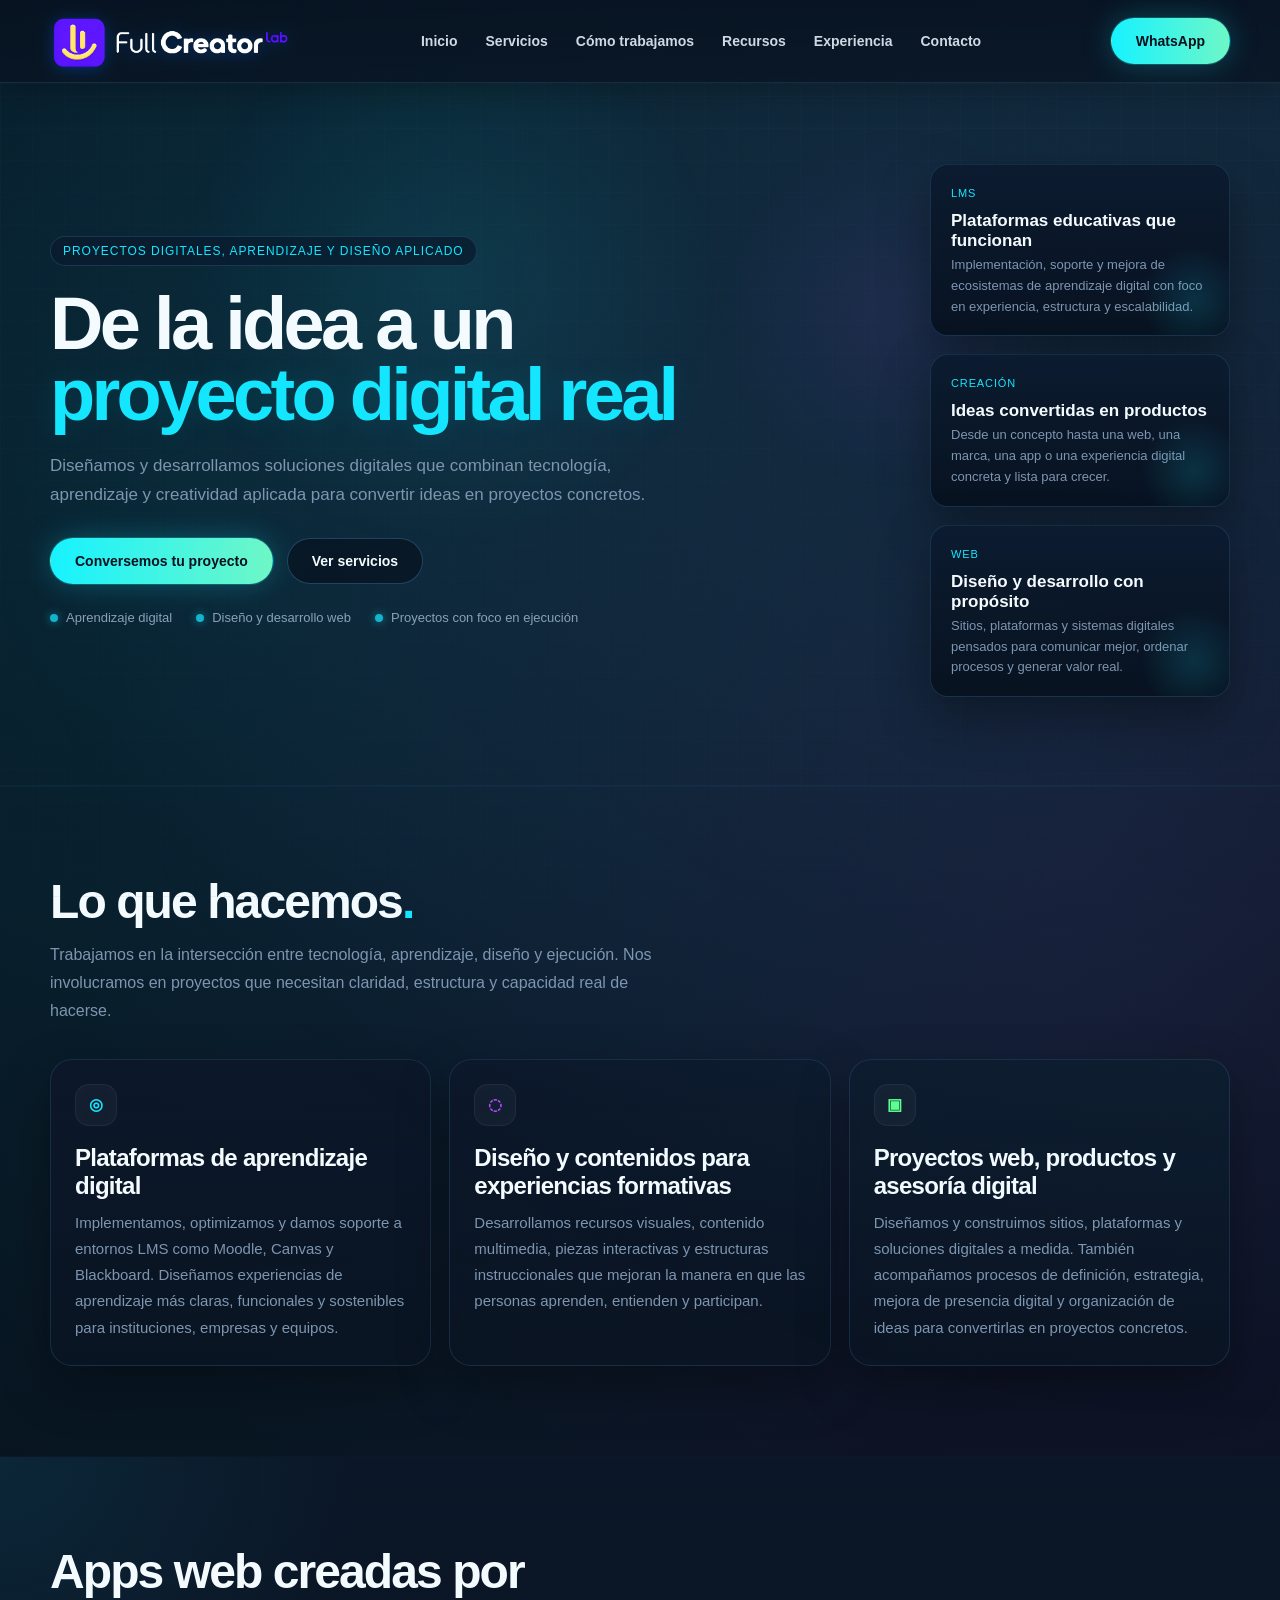
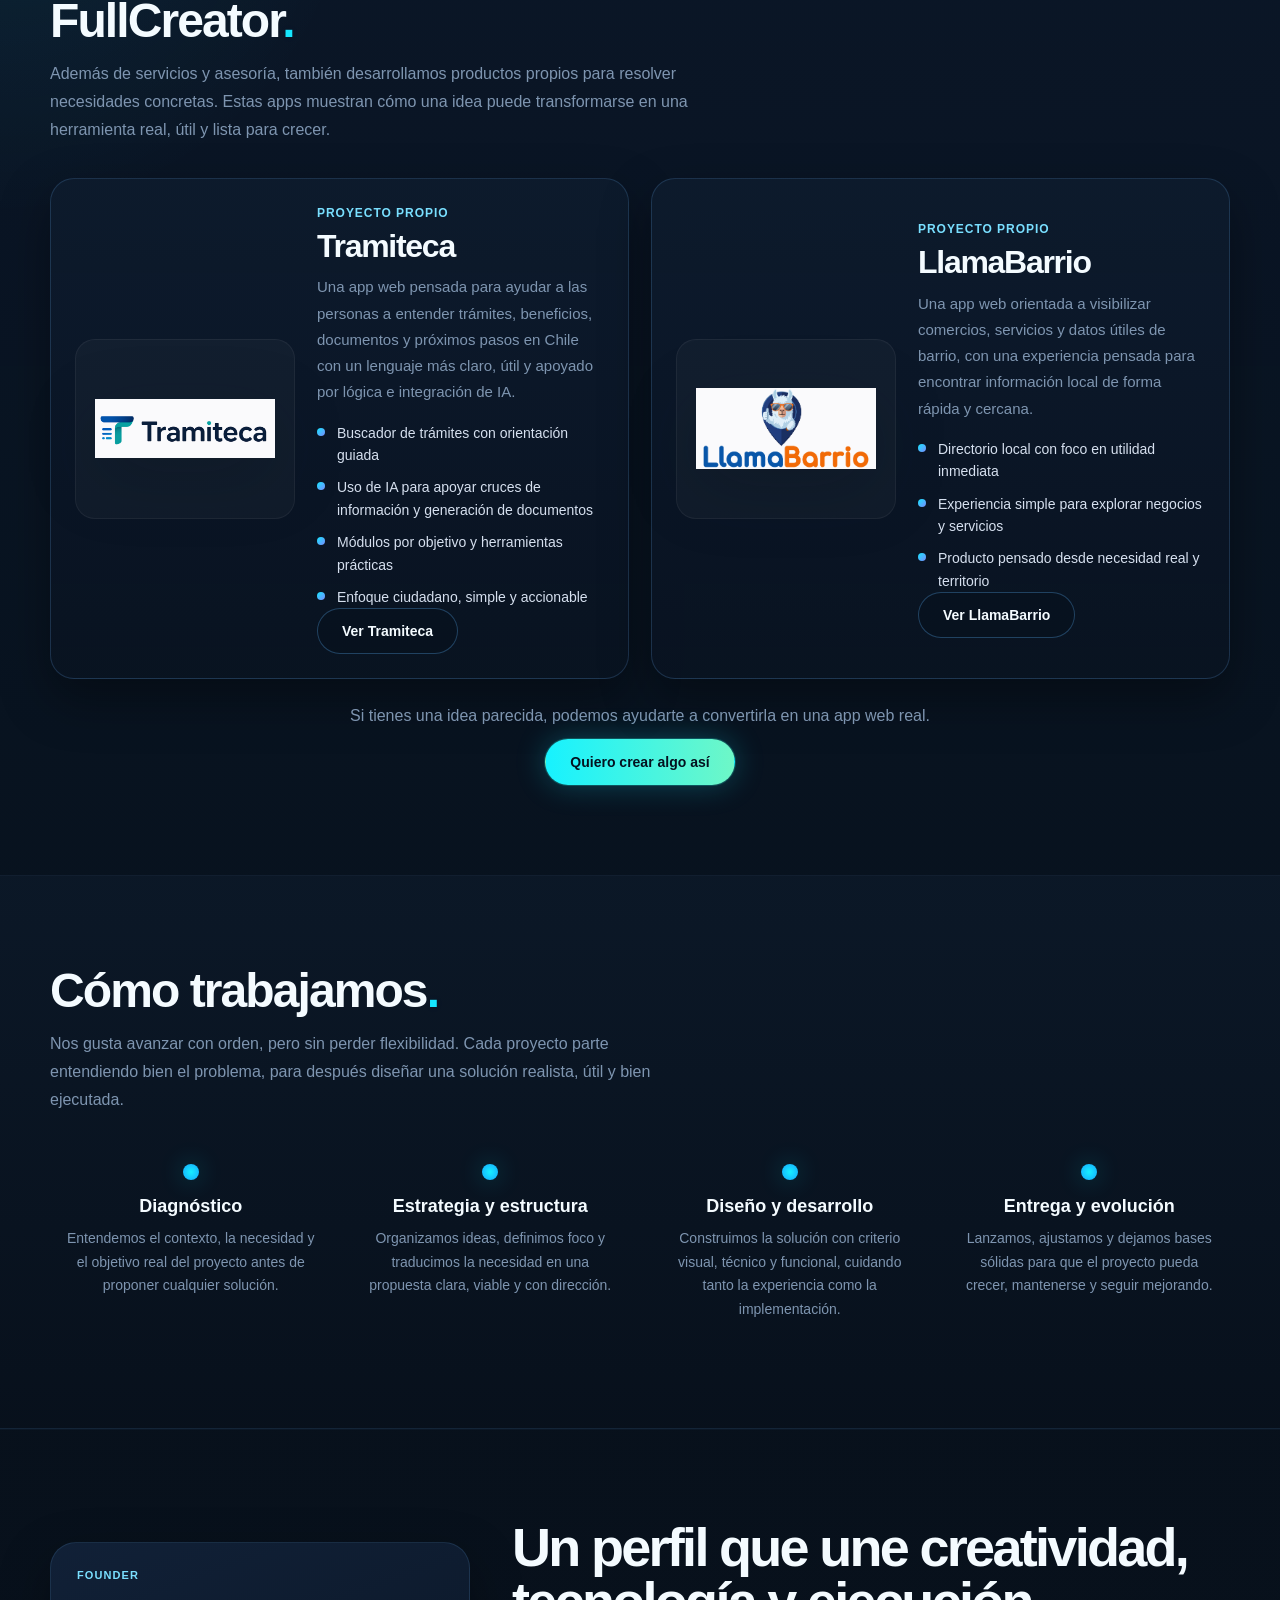
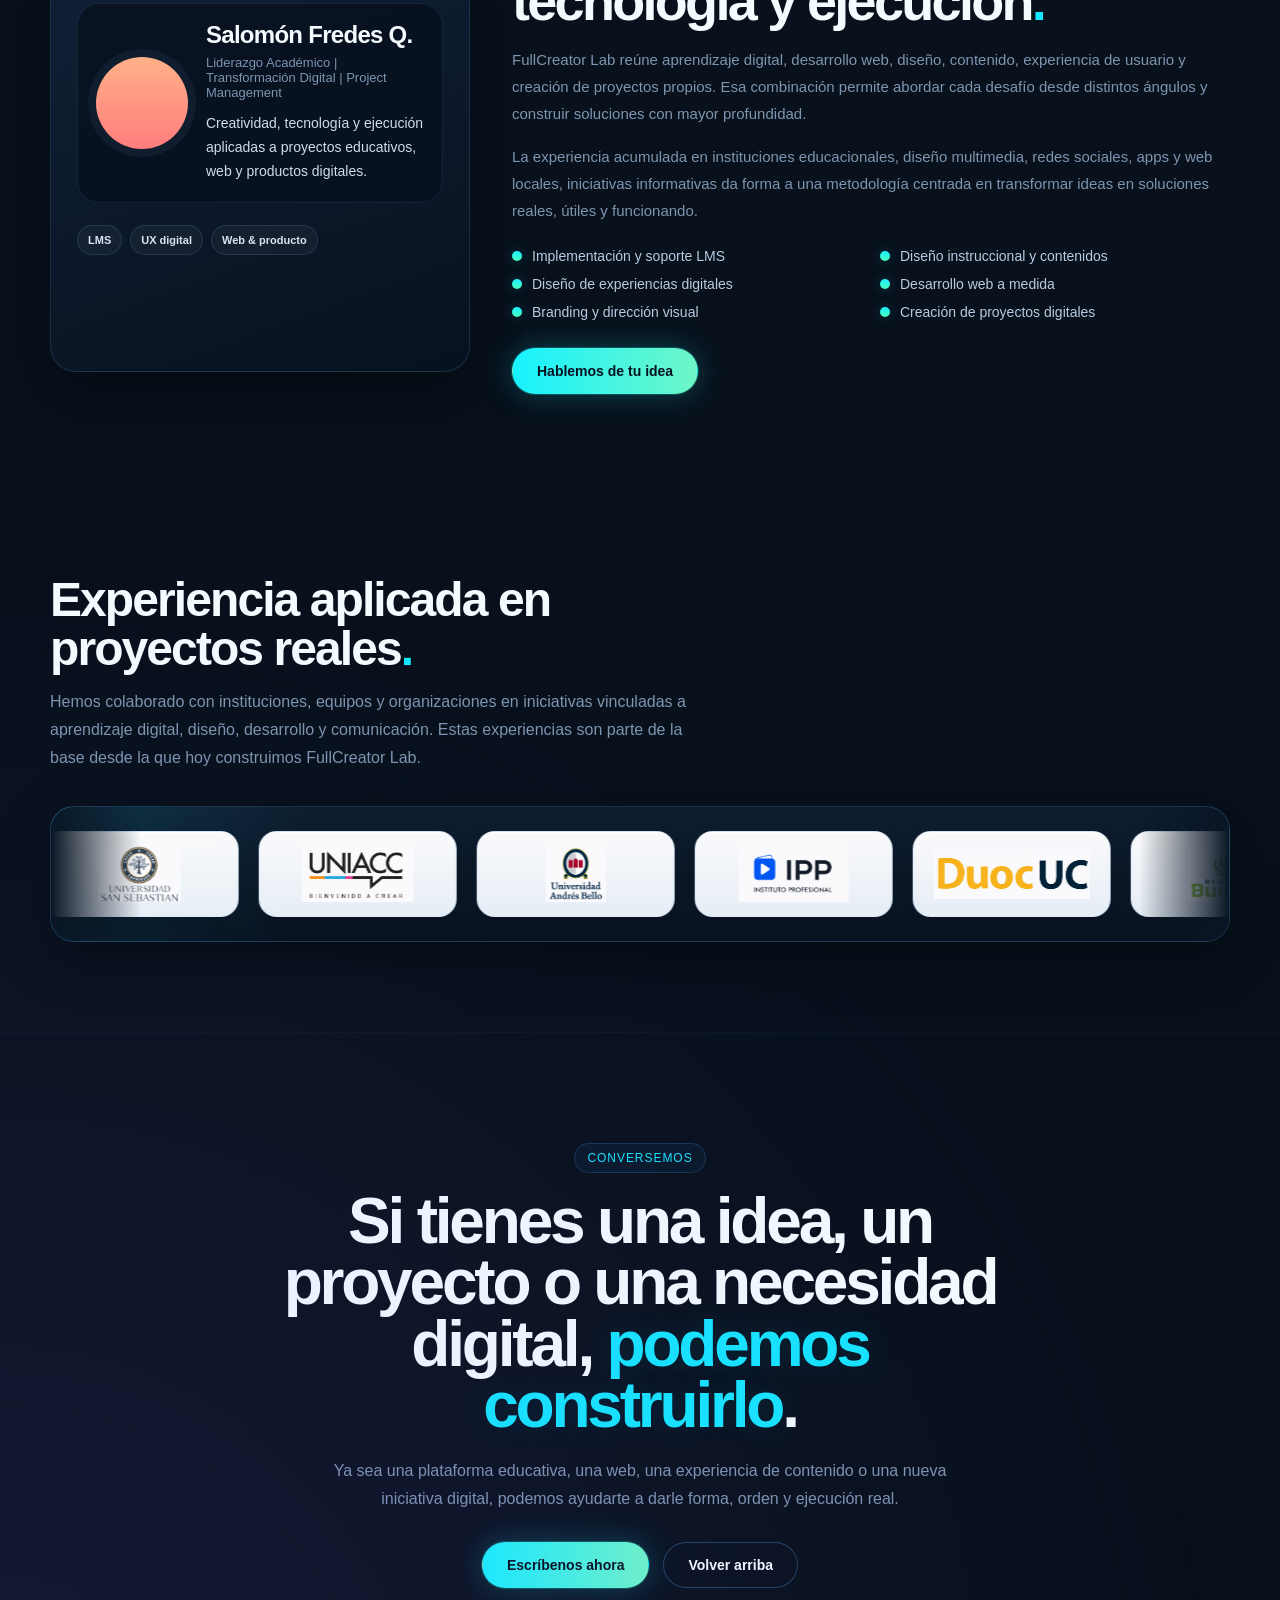
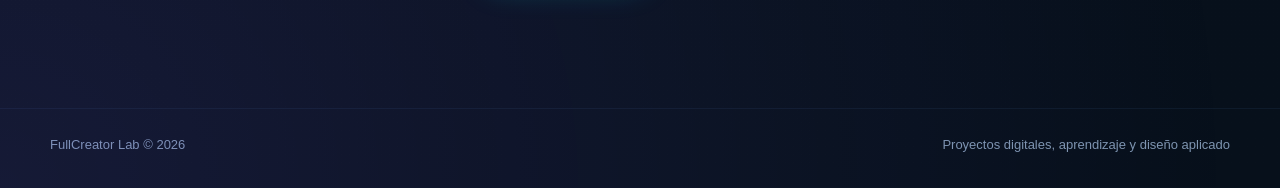
==== commit f69d48e2: "Add files via upload" ====
--- a/index.html
+++ b/index.html
@@ -123,6 +123,67 @@
       </div>
     </section>
 
+    <section class="apps-showcase" id="apps-creadas">
+      <div class="container">
+        <div class="section-head">
+          <h2>Apps web creadas por FullCreator<span class="highlight">.</span></h2>
+          <p>
+            Además de servicios y asesoría, también desarrollamos productos propios para resolver necesidades concretas. Estas apps muestran cómo una idea puede transformarse en una herramienta real, útil y lista para crecer.
+          </p>
+        </div>
+
+        <div class="apps-grid">
+          <article class="app-card">
+            <div class="app-card-media">
+              <img src="./images/tramiteca.png" alt="Tramiteca" loading="lazy" decoding="async">
+            </div>
+            <div class="app-card-copy">
+              <small>Proyecto propio</small>
+              <h3>Tramiteca</h3>
+              <p>
+                Una app web pensada para ayudar a las personas a entender trámites, beneficios, documentos y próximos pasos en Chile con un lenguaje más claro, útil y apoyado por lógica e integración de IA.
+              </p>
+              <ul class="app-points">
+                <li>Buscador de trámites con orientación guiada</li>
+                <li>Uso de IA para apoyar cruces de información y generación de documentos</li>
+                <li>Módulos por objetivo y herramientas prácticas</li>
+                <li>Enfoque ciudadano, simple y accionable</li>
+              </ul>
+              <div class="app-card-actions">
+                <a class="btn btn-secondary" href="https://tramiteca.cl" target="_blank" rel="noopener noreferrer">Ver Tramiteca</a>
+              </div>
+            </div>
+          </article>
+
+          <article class="app-card">
+            <div class="app-card-media">
+              <img src="./images/llamabarrio.png" alt="LlamaBarrio" loading="lazy" decoding="async">
+            </div>
+            <div class="app-card-copy">
+              <small>Proyecto propio</small>
+              <h3>LlamaBarrio</h3>
+              <p>
+                Una app web orientada a visibilizar comercios, servicios y datos útiles de barrio, con una experiencia pensada para encontrar información local de forma rápida y cercana.
+              </p>
+              <ul class="app-points">
+                <li>Directorio local con foco en utilidad inmediata</li>
+                <li>Experiencia simple para explorar negocios y servicios</li>
+                <li>Producto pensado desde necesidad real y territorio</li>
+              </ul>
+              <div class="app-card-actions">
+                <a class="btn btn-secondary" href="https://llamabarrio.cl" target="_blank" rel="noopener noreferrer">Ver LlamaBarrio</a>
+              </div>
+            </div>
+          </article>
+        </div>
+
+        <div class="apps-cta">
+          <p>Si tienes una idea parecida, podemos ayudarte a convertirla en una app web real.</p>
+          <a class="btn btn-primary" href="#contacto">Quiero crear algo así</a>
+        </div>
+      </div>
+    </section>
+
     <section class="workflow-wrap" id="proceso">
       <div class="container">
         <div class="section-head">
@@ -160,13 +221,26 @@
     <section>
       <div class="container profile">
         <div class="profile-card">
-          <div class="avatar-box">
+          <div class="profile-card-head">
             <small>Founder</small>
-            <div class="avatar">
+          </div>
+
+          <div class="profile-card-body">
+            <div class="avatar avatar-large">
               <img src="./images/fotoperfil.png" alt="Salomón Fredes" loading="lazy" decoding="async">
             </div>
-            <strong>Salomón Fredes Q.</strong>
-            <span>Liderazgo Académico | Transformación Digital | Project Management</span>
+
+            <div class="profile-identity">
+              <strong>Salomón Fredes Q.</strong>
+              <span>Liderazgo Académico | Transformación Digital | Project Management</span>
+              <p>Creatividad, tecnología y ejecución aplicadas a proyectos educativos, web y productos digitales.</p>
+            </div>
+          </div>
+
+          <div class="profile-tags">
+            <span>LMS</span>
+            <span>UX digital</span>
+            <span>Web & producto</span>
           </div>
         </div>
 
--- a/style.css
+++ b/style.css
@@ -377,6 +377,115 @@
   max-width: 58ch;
 }
 
+.apps-showcase {
+  background:
+    radial-gradient(circle at top left, rgba(21, 230, 255, 0.08), transparent 22%),
+    linear-gradient(180deg, rgba(11, 23, 39, 0.98), rgba(8, 18, 31, 0.96));
+}
+
+.apps-grid {
+  display: grid;
+  grid-template-columns: repeat(2, minmax(0, 1fr));
+  gap: 22px;
+}
+
+.app-card {
+  display: grid;
+  grid-template-columns: 220px minmax(0, 1fr);
+  gap: 22px;
+  align-items: center;
+  padding: 24px;
+  border: 1px solid rgba(60, 101, 143, 0.38);
+  border-radius: 24px;
+  background: linear-gradient(180deg, rgba(13, 27, 45, 0.98), rgba(9, 19, 33, 0.95));
+  box-shadow: var(--shadow);
+}
+
+.app-card-media {
+  display: flex;
+  align-items: center;
+  justify-content: center;
+  min-height: 180px;
+  padding: 18px;
+  border-radius: 20px;
+  background: rgba(255, 255, 255, 0.03);
+  border: 1px solid rgba(255, 255, 255, 0.05);
+}
+
+.app-card-media img {
+  width: 100%;
+  max-width: 180px;
+  height: auto;
+  object-fit: contain;
+  filter: drop-shadow(0 18px 34px rgba(4, 12, 24, 0.22));
+}
+
+.app-card-copy small {
+  display: inline-block;
+  margin-bottom: 10px;
+  color: #79dfff;
+  font-size: 12px;
+  font-weight: 700;
+  letter-spacing: 0.08em;
+  text-transform: uppercase;
+}
+
+.app-card-copy h3 {
+  margin-bottom: 12px;
+  font-size: 32px;
+  line-height: 1.02;
+  letter-spacing: -0.04em;
+}
+
+.app-card-copy p {
+  margin-bottom: 16px;
+  color: var(--muted);
+  line-height: 1.75;
+  font-size: 15px;
+}
+
+.app-points {
+  display: grid;
+  gap: 10px;
+  padding: 0;
+  margin: 0;
+  list-style: none;
+}
+
+.app-points li {
+  position: relative;
+  padding-left: 20px;
+  color: #d6e0ef;
+  line-height: 1.6;
+  font-size: 14px;
+}
+
+.app-points li::before {
+  content: "";
+  position: absolute;
+  left: 0;
+  top: 0.72em;
+  width: 8px;
+  height: 8px;
+  border-radius: 50%;
+  background: linear-gradient(135deg, #15e6ff, #7a8bff);
+  transform: translateY(-50%);
+}
+
+.apps-cta {
+  display: grid;
+  justify-items: center;
+  gap: 14px;
+  margin-top: 28px;
+  text-align: center;
+}
+
+.apps-cta p {
+  max-width: 720px;
+  margin-bottom: 0;
+  color: var(--muted);
+}
+
 .workflow-wrap {
   background: linear-gradient(180deg, rgba(12, 24, 40, 0.95), rgba(8, 16, 28, 0.96));
   border-top: 1px solid rgba(57, 96, 133, 0.18);
@@ -424,46 +533,61 @@
 .profile-card {
   min-height: 430px;
   border-radius: 26px;
-  padding: 22px;
+  padding: 26px;
   background:
     linear-gradient(160deg, rgba(17, 33, 56, 0.98), rgba(8, 18, 31, 0.98)),
     radial-gradient(circle at 20% 18%, rgba(21, 230, 255, 0.12), transparent 24%);
   border: 1px solid rgba(48, 83, 119, 0.4);
-  position: relative;
+  display: grid;
+  align-content: start;
+  gap: 22px;
   overflow: hidden;
   box-shadow: var(--shadow);
 }
 
-.profile-card::before,
-.profile-card::after {
+.profile-card::before {
   content: "";
   position: absolute;
-  border: 1px solid rgba(38, 90, 131, 0.26);
-  border-radius: 30px;
-}
-
-.profile-card::before {
-  inset: 22px auto auto 22px;
-  width: 74px;
-  height: 130px;
-}
-
-.profile-card::after {
-  inset: auto 26px 26px auto;
-  width: 84px;
-  height: 84px;
-  border-radius: 50%;
-}
-
-.avatar-box {
-  position: absolute;
-  left: 34px;
-  right: 34px;
-  bottom: 34px;
-  padding: 20px;
+  inset: 0;
+  background:
+    radial-gradient(circle at top right, rgba(87, 214, 255, 0.12), transparent 28%),
+    radial-gradient(circle at bottom left, rgba(127, 98, 255, 0.12), transparent 24%);
+  pointer-events: none;
+}
+
+.profile-card-head,
+.profile-card-body,
+.profile-tags,
+.profile-note {
+  position: relative;
+  z-index: 1;
+}
+
+.profile-card-head {
+  display: flex;
+  align-items: center;
+  justify-content: space-between;
+  gap: 12px;
+}
+
+.profile-card-head small,
+.profile-card-head span {
+  color: #79dfff;
+  font-size: 11px;
+  font-weight: 700;
+  letter-spacing: 0.1em;
+  text-transform: uppercase;
+}
+
+.profile-card-body {
+  display: grid;
+  grid-template-columns: 92px minmax(0, 1fr);
+  gap: 18px;
+  align-items: center;
+  padding: 18px;
   border-radius: 22px;
-  background: rgba(7, 17, 31, 0.94);
-  border: 1px solid rgba(54, 103, 145, 0.28);
+  background: rgba(7, 17, 31, 0.86);
+  border: 1px solid rgba(54, 103, 145, 0.24);
 }
 
 .avatar {
@@ -480,6 +604,13 @@
   box-shadow: 0 0 0 6px rgba(20, 34, 53, 0.8);
 }
 
+.avatar-large {
+  width: 92px;
+  height: 92px;
+  margin-bottom: 0;
+  box-shadow: 0 0 0 8px rgba(20, 34, 53, 0.72);
+}
+
 .avatar img {
   width: 100%;
   height: 100%;
@@ -487,24 +618,56 @@
   display: block;
 }
 
-.avatar-box small {
-  color: #8f3fff;
-  letter-spacing: 0.1em;
-  text-transform: uppercase;
+.profile-identity strong {
+  display: block;
+  margin-bottom: 8px;
+  font-size: 24px;
+  line-height: 1.05;
+  letter-spacing: -0.03em;
+}
+
+.profile-identity span {
+  display: block;
+  color: var(--muted);
+  font-size: 13px;
+}
+
+.profile-identity p {
+  margin: 12px 0 0;
+  color: #d0dced;
+  font-size: 14px;
+  line-height: 1.7;
+}
+
+.profile-tags {
+  display: flex;
+  flex-wrap: wrap;
+  gap: 8px;
+}
+
+.profile-tags span {
+  display: inline-flex;
+  align-items: center;
+  min-height: 30px;
+  padding: 0 10px;
+  border-radius: 999px;
+  border: 1px solid rgba(83, 133, 184, 0.24);
+  background: rgba(255, 255, 255, 0.04);
+  color: #d8e4f4;
   font-size: 11px;
-}
-
-.avatar-box strong {
-  display: block;
-  margin-top: 6px;
-  font-size: 18px;
-}
-
-.avatar-box span {
-  display: block;
-  margin-top: 8px;
-  color: var(--muted);
-  font-size: 13px;
+  font-weight: 700;
+}
+
+.profile-note {
+  padding-top: 18px;
+  border-top: 1px solid rgba(58, 96, 133, 0.18);
+}
+
+.profile-note p {
+  margin-bottom: 0;
+  color: var(--muted);
+  font-size: 14px;
+  line-height: 1.75;
 }
 
 .profile-copy h2 {
@@ -848,7 +1011,8 @@
 }
 @media (max-width: 1080px) {
   .hero-grid,
-  .profile {
+  .profile,
+  .app-card {
     grid-template-columns: 1fr;
   }
 
@@ -857,6 +1021,10 @@
   }
 
   .services {
+    grid-template-columns: 1fr;
+  }
+
+  .apps-grid {
     grid-template-columns: 1fr;
   }
 }
@@ -1021,6 +1189,7 @@
 
   .floating-card,
   .card,
+  .app-card,
   .profile-card,
   .avatar-box,
   .logo-strip,
@@ -1029,7 +1198,8 @@
   }
 
   .floating-card,
-  .card {
+  .card,
+  .app-card {
     padding: 18px;
   }
 
@@ -1040,6 +1210,29 @@
 
   .card {
     min-height: 0;
+  }
+
+  .app-card {
+    gap: 16px;
+  }
+
+  .app-card-copy h3 {
+    font-size: 26px;
+  }
+
+  .app-card-media {
+    min-height: 140px;
+  }
+
+  .profile-card {
+    padding: 20px;
+    gap: 18px;
+  }
+
+  .profile-card-body {
+    grid-template-columns: 1fr;
+    justify-items: start;
+    padding: 16px;
   }
 
   .card h3 {
@@ -1506,6 +1699,14 @@
 }
 
 @media (max-width: 820px) {
+  .apps-grid {
+    grid-template-columns: 1fr;
+  }
+
+  .app-card {
+    border-radius: 20px;
+  }
+
   .explore-grid,
   .resources-grid,
   .books-grid,
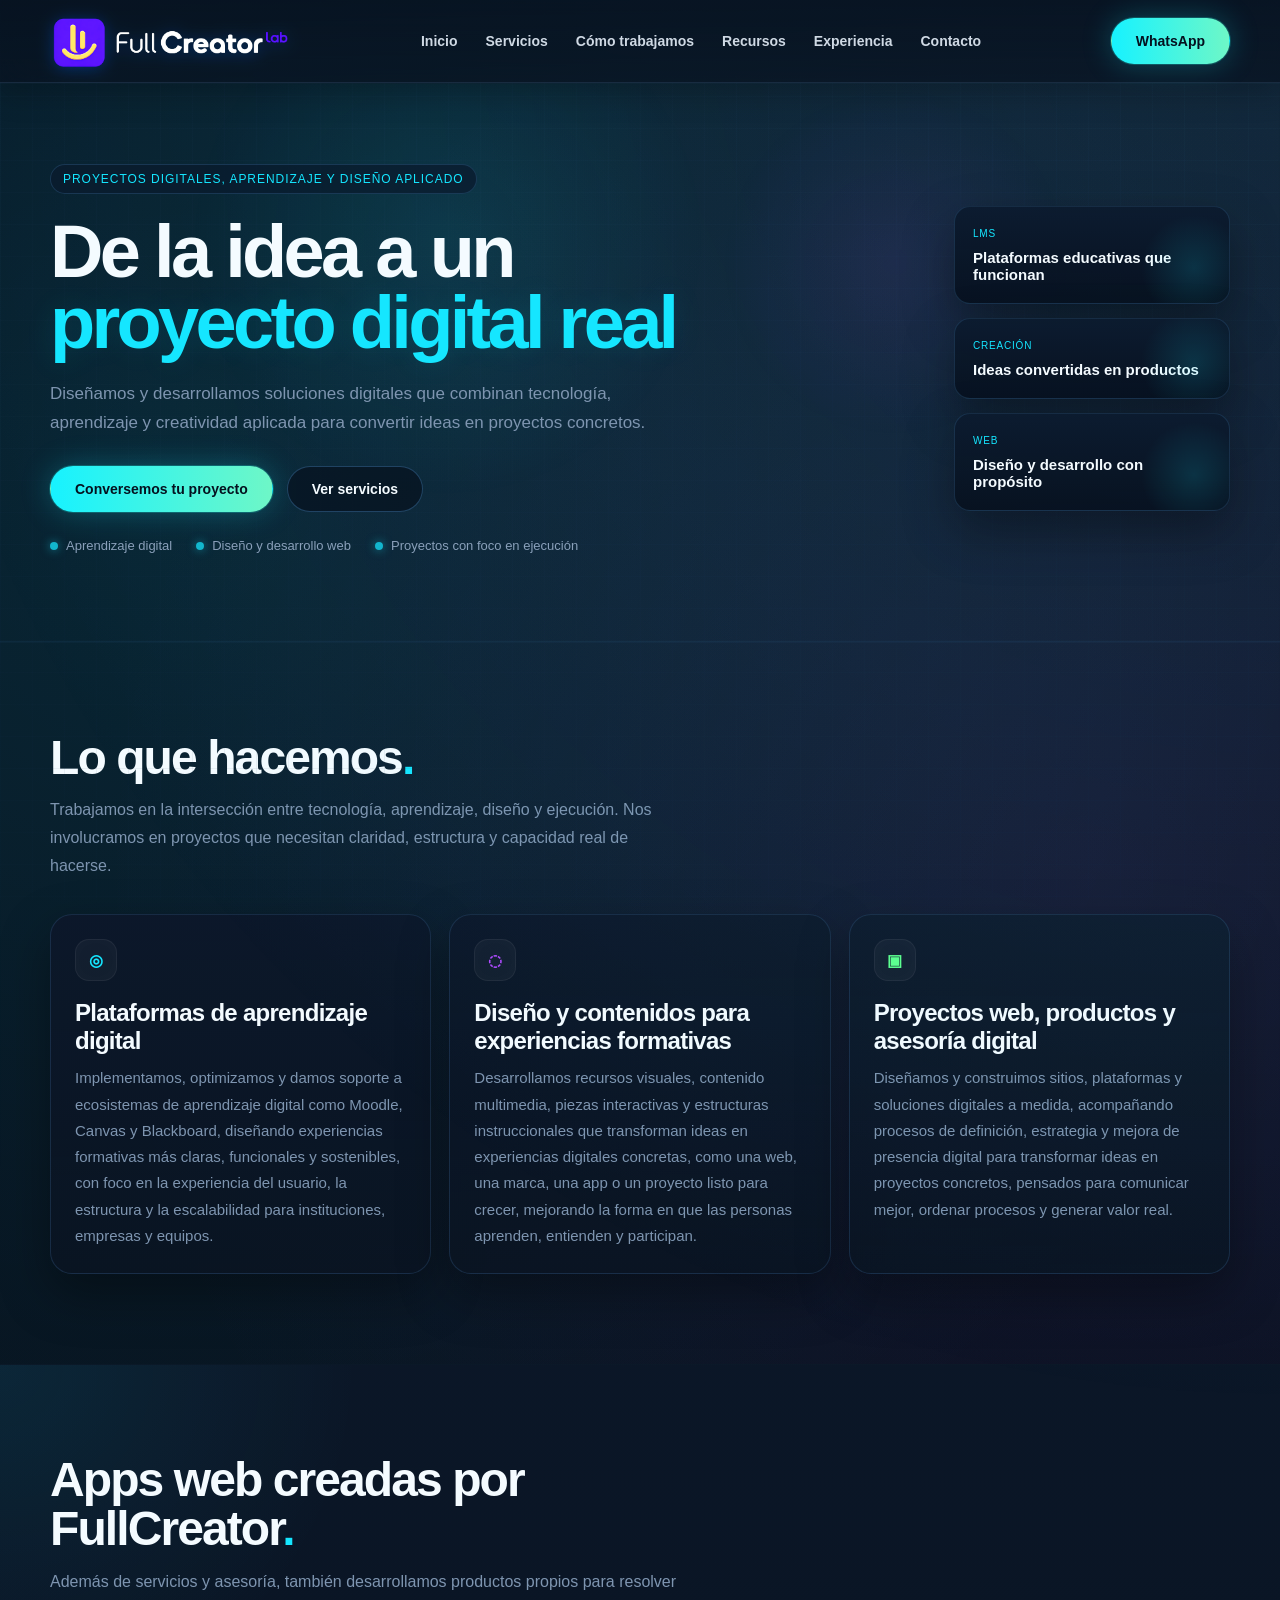
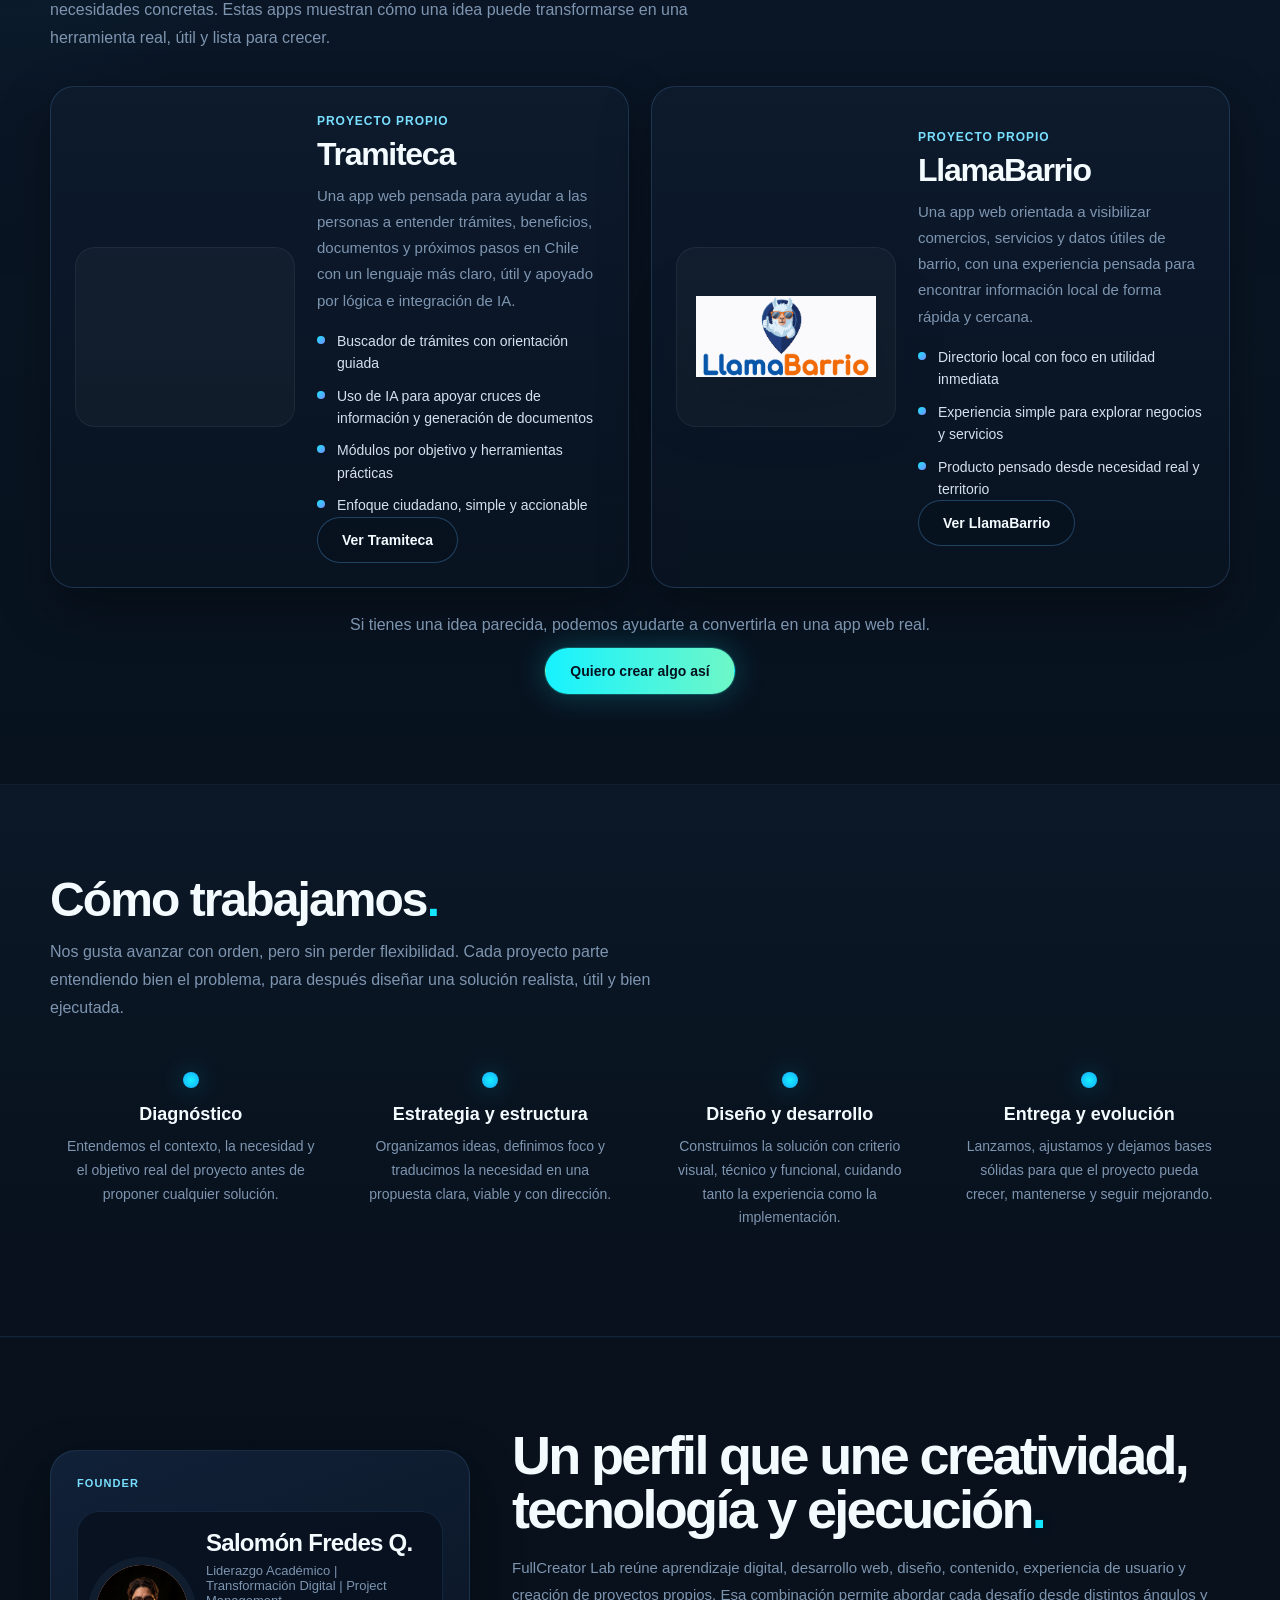
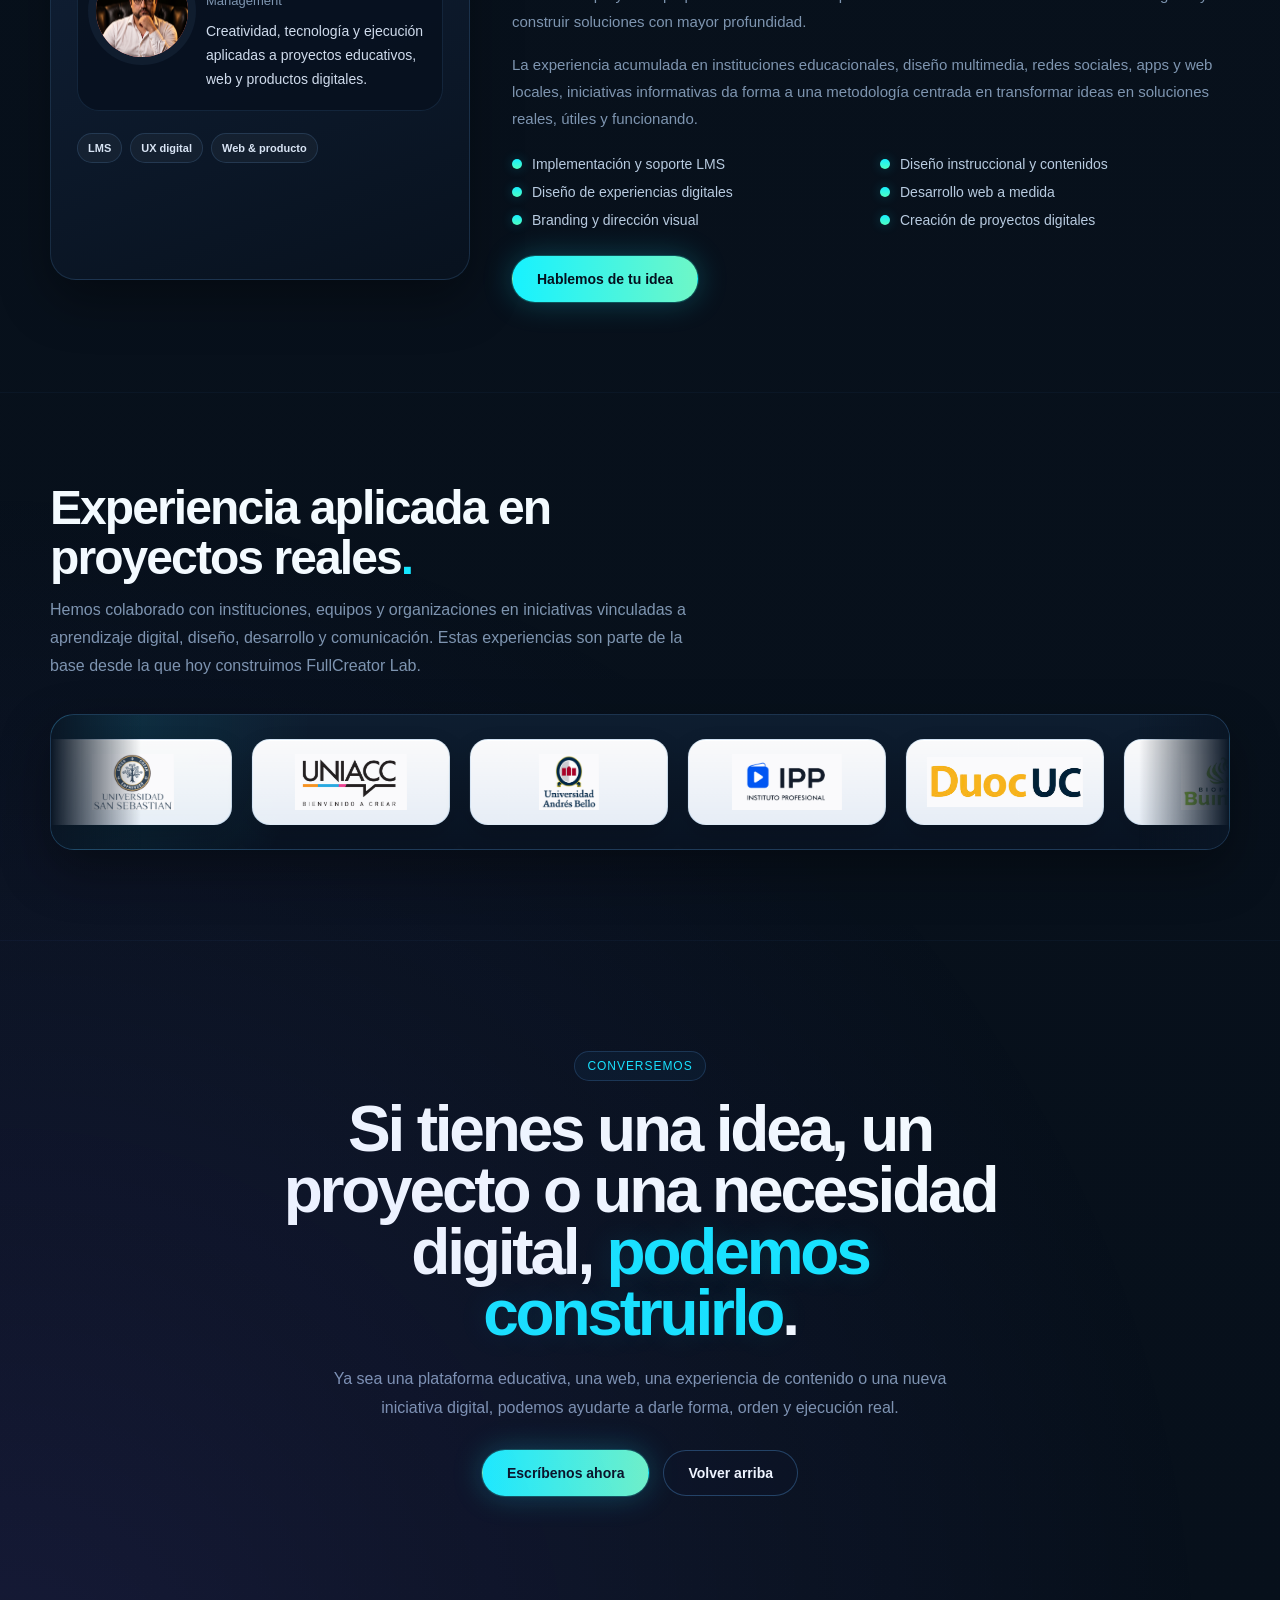
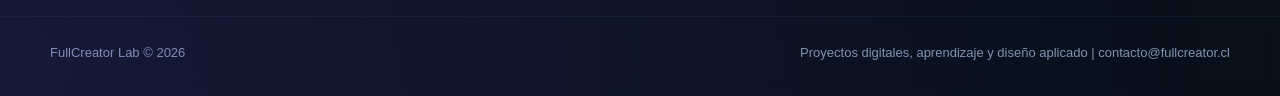
==== commit d4ecf6e7: "Add files via upload" ====
--- a/index.html
+++ b/index.html
@@ -70,17 +70,14 @@
           <article class="floating-card">
             <span class="tag">LMS</span>
             <strong>Plataformas educativas que funcionan</strong>
-            <p>Implementación, soporte y mejora de ecosistemas de aprendizaje digital con foco en experiencia, estructura y escalabilidad.</p>
           </article>
           <article class="floating-card">
             <span class="tag">CREACIÓN</span>
             <strong>Ideas convertidas en productos</strong>
-            <p>Desde un concepto hasta una web, una marca, una app o una experiencia digital concreta y lista para crecer.</p>
           </article>
           <article class="floating-card">
             <span class="tag">WEB</span>
             <strong>Diseño y desarrollo con propósito</strong>
-            <p>Sitios, plataformas y sistemas digitales pensados para comunicar mejor, ordenar procesos y generar valor real.</p>
           </article>
         </div>
       </div>
@@ -100,7 +97,7 @@
             <div class="icon">◎</div>
             <h3>Plataformas de aprendizaje digital</h3>
             <p>
-              Implementamos, optimizamos y damos soporte a entornos LMS como Moodle, Canvas y Blackboard. Diseñamos experiencias de aprendizaje más claras, funcionales y sostenibles para instituciones, empresas y equipos.
+              Implementamos, optimizamos y damos soporte a ecosistemas de aprendizaje digital como Moodle, Canvas y Blackboard, diseñando experiencias formativas más claras, funcionales y sostenibles, con foco en la experiencia del usuario, la estructura y la escalabilidad para instituciones, empresas y equipos.
             </p>
           </article>
 
@@ -108,7 +105,7 @@
             <div class="icon magenta">◌</div>
             <h3>Diseño y contenidos para experiencias formativas</h3>
             <p>
-              Desarrollamos recursos visuales, contenido multimedia, piezas interactivas y estructuras instruccionales que mejoran la manera en que las personas aprenden, entienden y participan.
+              Desarrollamos recursos visuales, contenido multimedia, piezas interactivas y estructuras instruccionales que transforman ideas en experiencias digitales concretas, como una web, una marca, una app o un proyecto listo para crecer, mejorando la forma en que las personas aprenden, entienden y participan.
             </p>
           </article>
 
@@ -116,7 +113,7 @@
             <div class="icon green">▣</div>
             <h3>Proyectos web, productos y asesoría digital</h3>
             <p>
-              Diseñamos y construimos sitios, plataformas y soluciones digitales a medida. También acompañamos procesos de definición, estrategia, mejora de presencia digital y organización de ideas para convertirlas en proyectos concretos.
+              Diseñamos y construimos sitios, plataformas y soluciones digitales a medida, acompañando procesos de definición, estrategia y mejora de presencia digital para transformar ideas en proyectos concretos, pensados para comunicar mejor, ordenar procesos y generar valor real.
             </p>
           </article>
         </div>
@@ -321,7 +318,7 @@
   <footer>
     <div class="container footer-row">
       <span>FullCreator Lab © 2026</span>
-      <span>Proyectos digitales, aprendizaje y diseño aplicado</span>
+      <span>Proyectos digitales, aprendizaje y diseño aplicado | contacto@fullcreator.cl</span>
     </div>
   </footer>
 
--- a/style.css
+++ b/style.css
@@ -168,8 +168,8 @@
 
 .hero-grid {
   display: grid;
-  grid-template-columns: minmax(0, 1.05fr) 300px;
-  gap: 46px;
+  grid-template-columns: minmax(0, 1.08fr) 276px;
+  gap: 38px;
   align-items: center;
   position: relative;
   z-index: 1;
@@ -248,14 +248,14 @@
 .stack {
   display: flex;
   flex-direction: column;
-  gap: 18px;
+  gap: 14px;
   align-items: flex-end;
 }
 
 .floating-card {
   width: 100%;
-  padding: 18px 20px;
-  border-radius: 18px;
+  padding: 16px 18px;
+  border-radius: 16px;
   background: linear-gradient(180deg, rgba(12, 28, 48, 0.98), rgba(8, 18, 32, 0.95));
   border: 1px solid rgba(50, 95, 136, 0.35);
   box-shadow: var(--shadow);
@@ -274,8 +274,8 @@
 
 .floating-card .tag {
   display: inline-block;
-  margin-bottom: 12px;
-  font-size: 11px;
+  margin-bottom: 10px;
+  font-size: 10px;
   color: var(--aqua);
   text-transform: uppercase;
   letter-spacing: 0.08em;
@@ -283,13 +283,13 @@
 
 .floating-card strong {
   display: block;
-  font-size: 17px;
+  font-size: 15px;
   margin-bottom: 4px;
 }
 
 .floating-card p {
-  font-size: 13px;
-  line-height: 1.6;
+  font-size: 12px;
+  line-height: 1.55;
   color: var(--muted);
 }
 
@@ -1240,6 +1240,32 @@
     line-height: 1.3;
   }
 
+  .apps-showcase .section-head h2 {
+    color: #d8b14a;
+  }
+
+  .app-card-actions {
+    margin-top: 18px;
+  }
+
+  .app-card-actions .btn {
+    min-height: 34px;
+    padding: 0 12px;
+    border-radius: 999px;
+    color: #f4b26b;
+    border-color: rgba(244, 178, 107, 0.42);
+    background: rgba(244, 178, 107, 0.08);
+    font-size: 0.78rem;
+    font-weight: 700;
+    box-shadow: none;
+  }
+
+  .app-card-actions .btn:hover {
+    color: #ffd2a3;
+    border-color: rgba(244, 178, 107, 0.58);
+    background: rgba(244, 178, 107, 0.14);
+  }
+
   .card p,
   .profile-copy p,
   .step p {
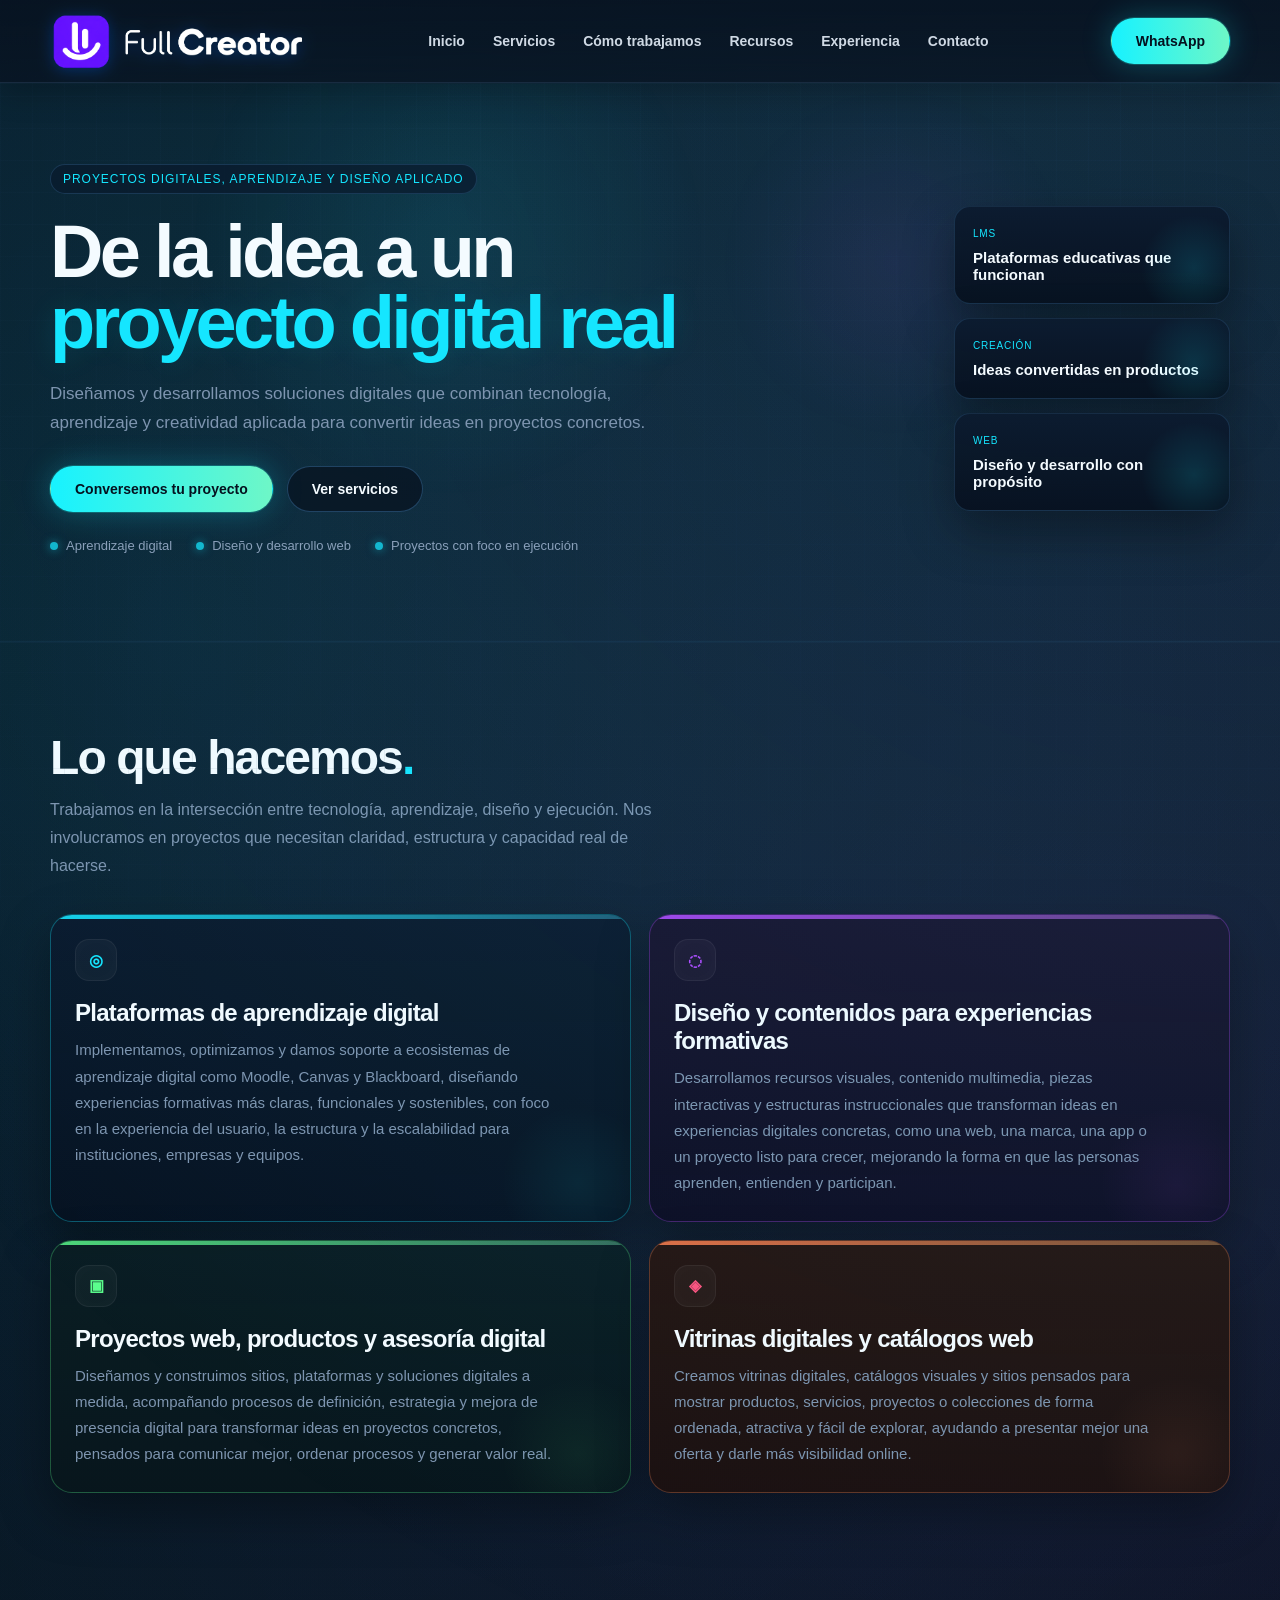
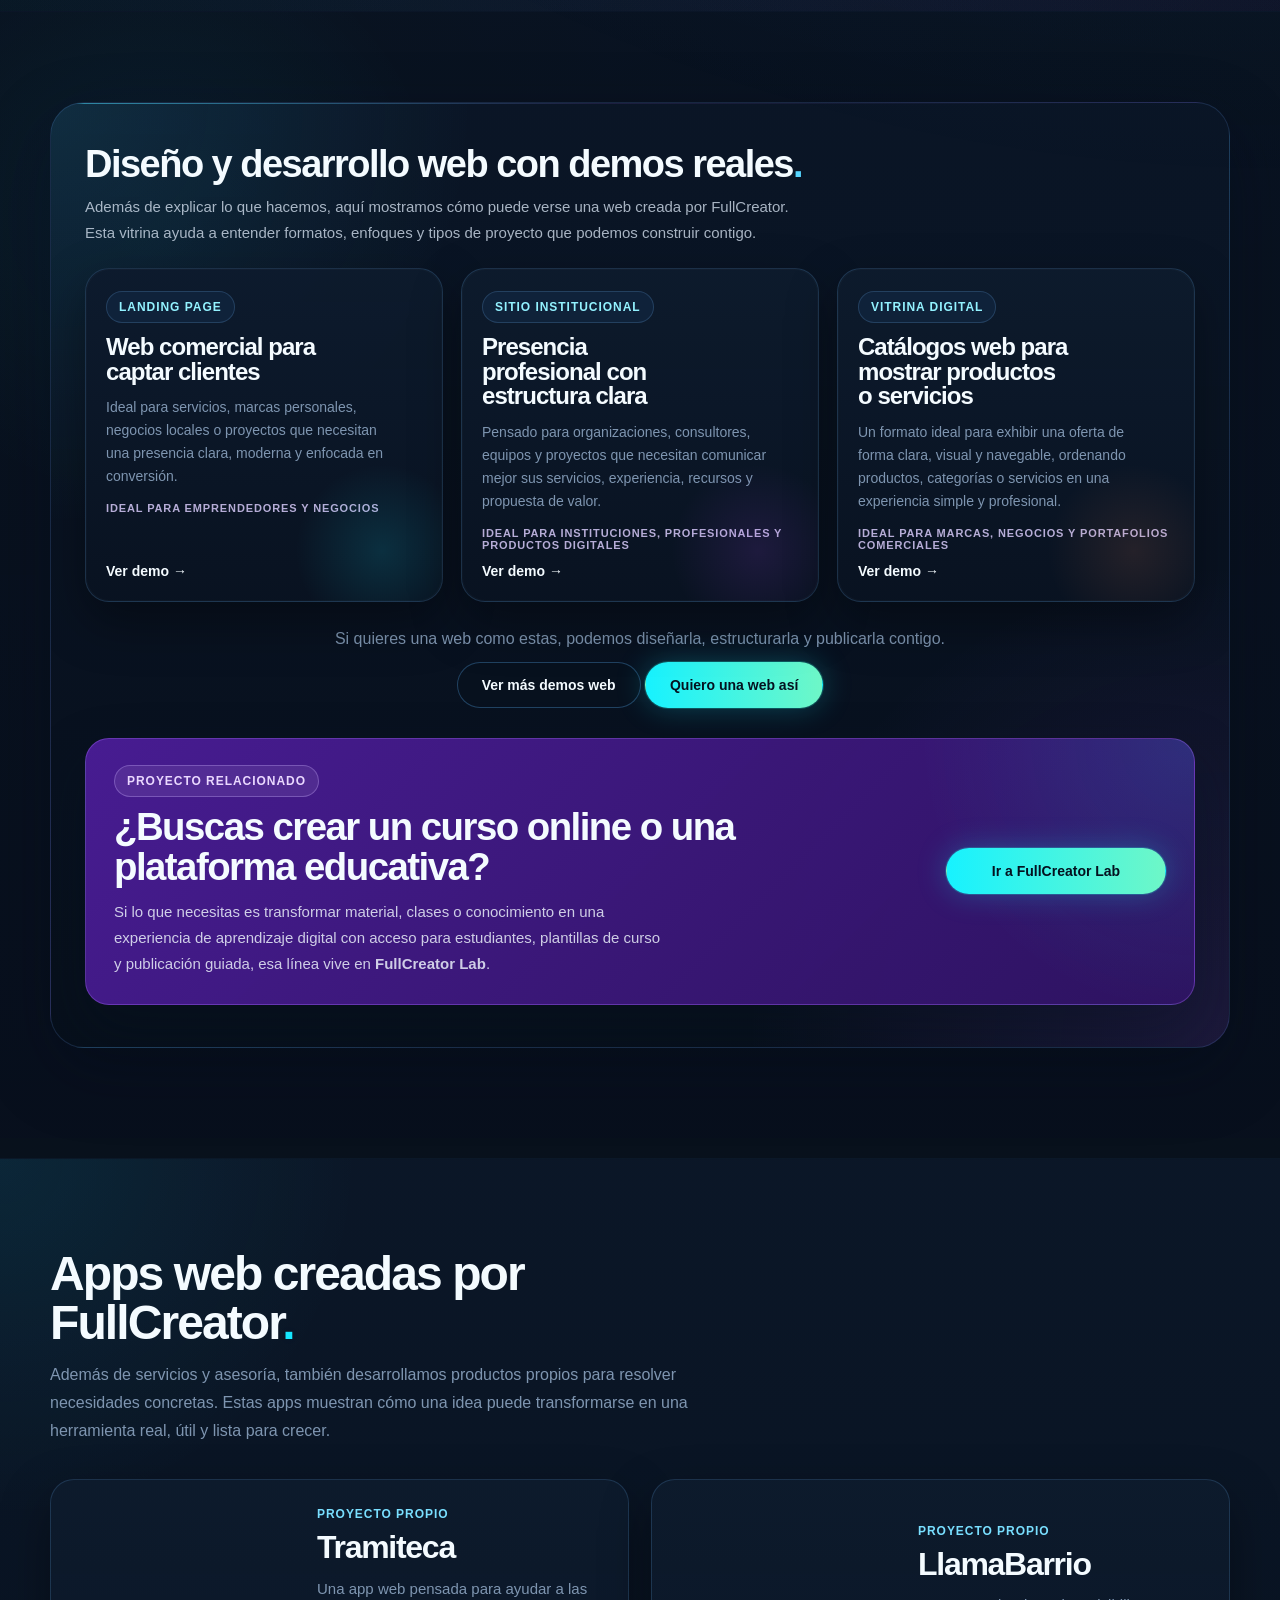
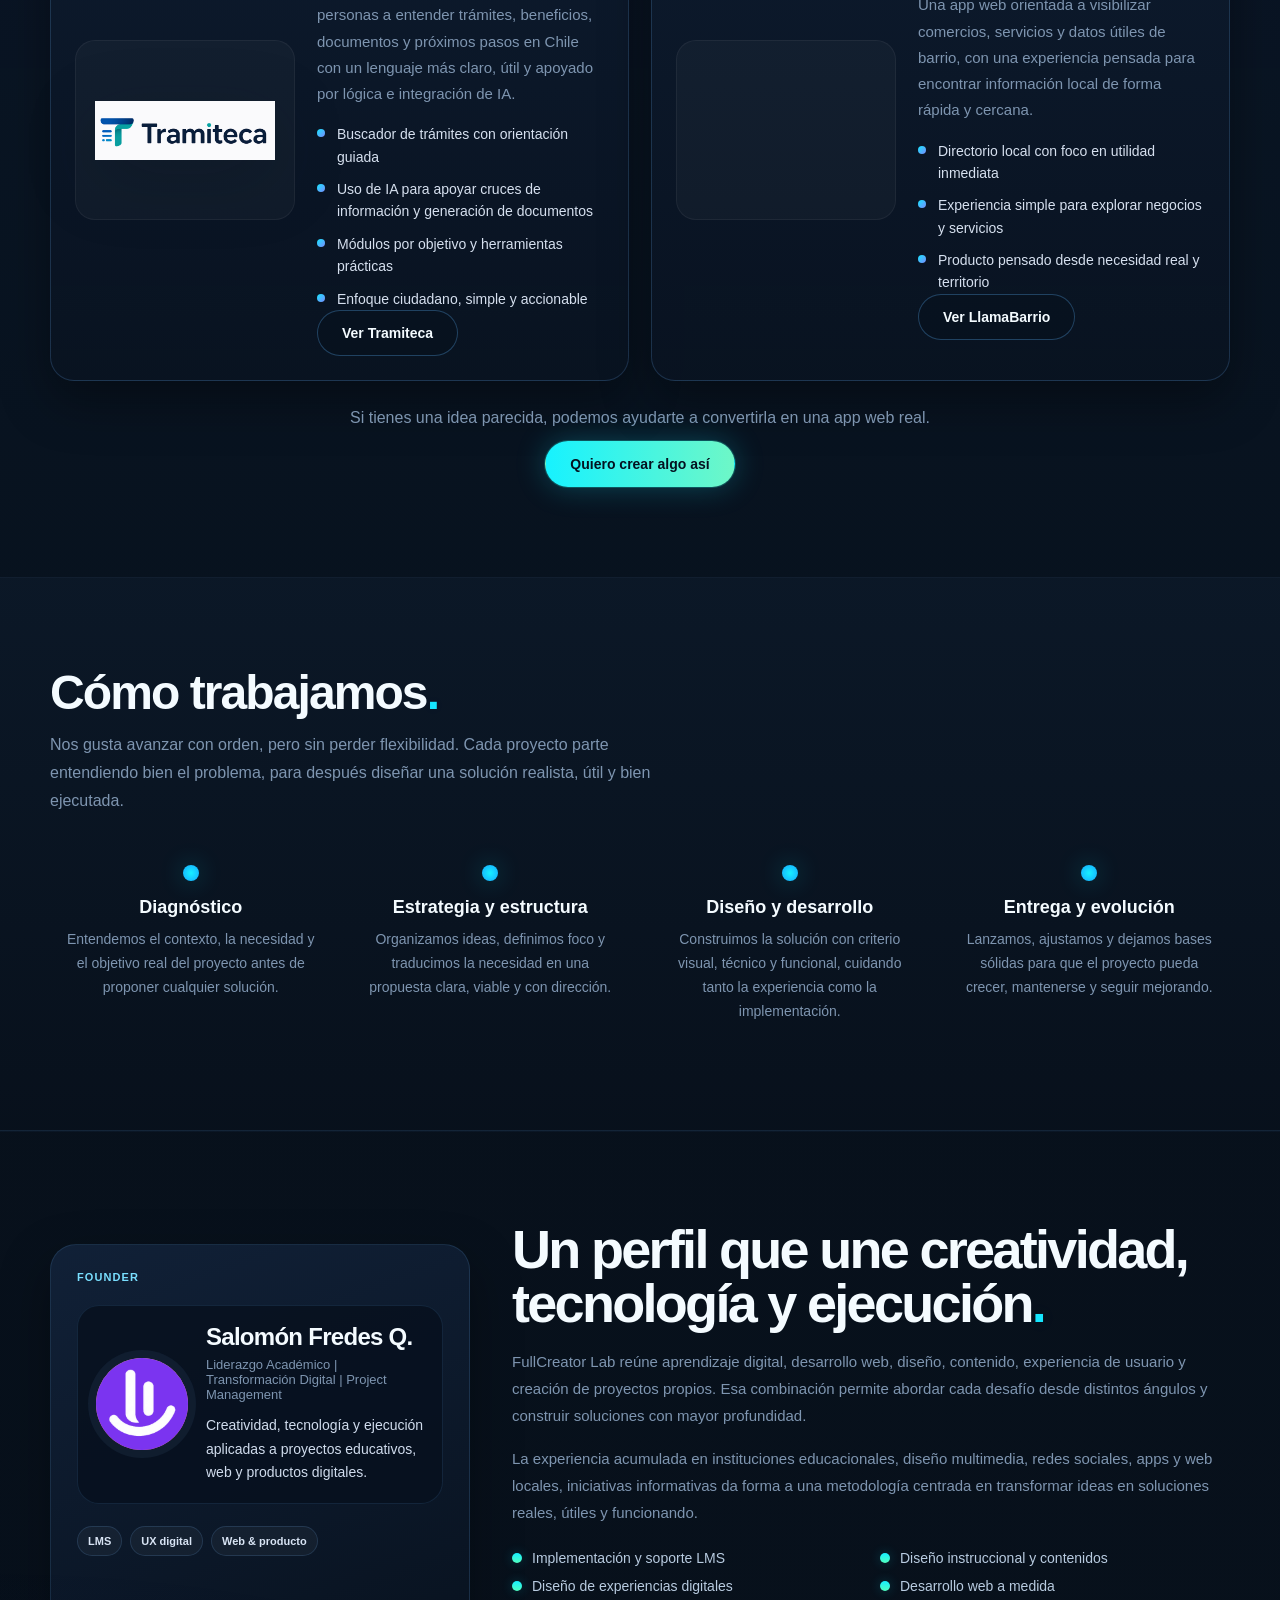
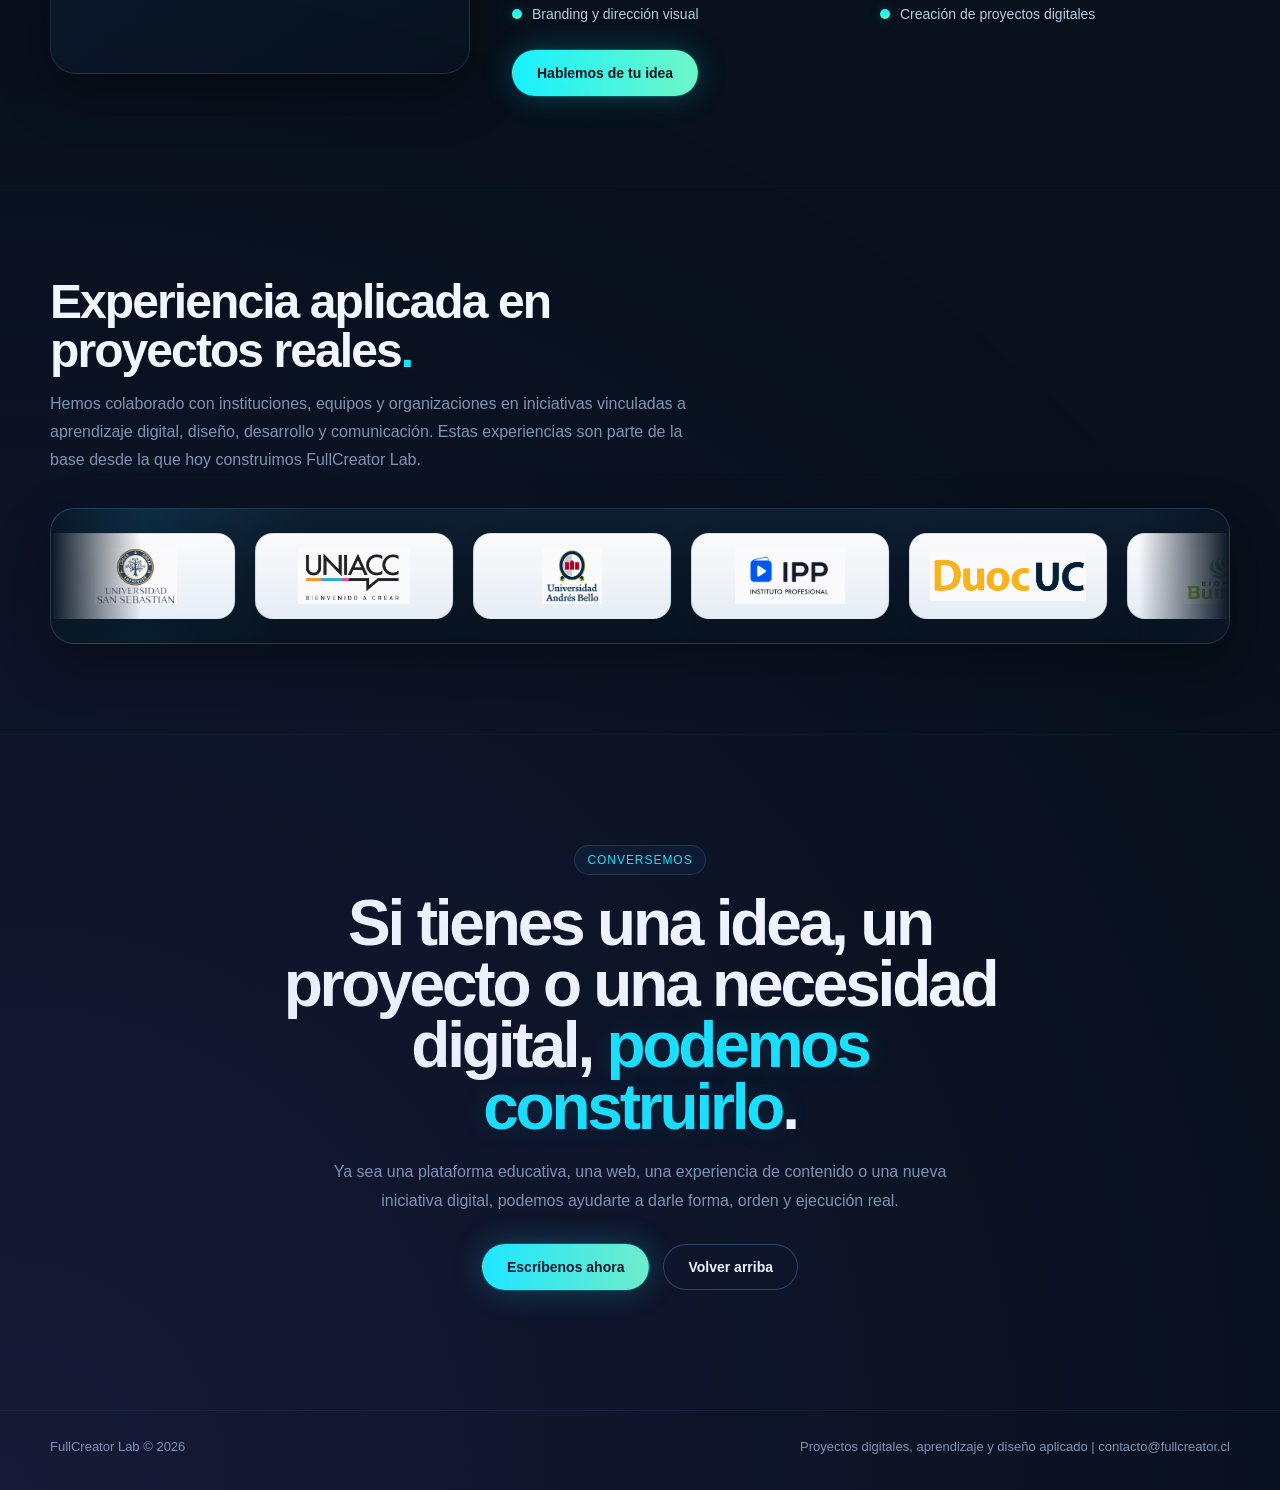
==== commit 5c27e73e: "Add files via upload" ====
--- a/index.html
+++ b/index.html
@@ -116,6 +116,78 @@
               Diseñamos y construimos sitios, plataformas y soluciones digitales a medida, acompañando procesos de definición, estrategia y mejora de presencia digital para transformar ideas en proyectos concretos, pensados para comunicar mejor, ordenar procesos y generar valor real.
             </p>
           </article>
+
+          <article class="card small">
+            <div class="icon red">◈</div>
+            <h3>Vitrinas digitales y catálogos web</h3>
+            <p>
+              Creamos vitrinas digitales, catálogos visuales y sitios pensados para mostrar productos, servicios, proyectos o colecciones de forma ordenada, atractiva y fácil de explorar, ayudando a presentar mejor una oferta y darle más visibilidad online.
+            </p>
+          </article>
+        </div>
+      </div>
+    </section>
+
+    <section class="explore-section web-demos-section" id="webs-demo">
+      <div class="container">
+        <div class="section-head">
+          <h2>Diseño y desarrollo web con demos reales<span class="highlight">.</span></h2>
+          <p>
+            Además de explicar lo que hacemos, aquí mostramos cómo puede verse una web creada por FullCreator. Esta vitrina ayuda a entender formatos, enfoques y tipos de proyecto que podemos construir contigo.
+          </p>
+        </div>
+
+        <div class="explore-grid web-demos-grid">
+          <article class="explore-card web-demo-card web-demo-lp">
+            <span class="explore-kicker">Landing page</span>
+            <h3>Web comercial para captar clientes</h3>
+            <p>
+              Ideal para servicios, marcas personales, negocios locales o proyectos que necesitan una presencia clara, moderna y enfocada en conversión.
+            </p>
+            <small>Ideal para emprendedores y negocios</small>
+            <a class="explore-cta" href="./demo-landing.html">Ver demo →</a>
+          </article>
+
+          <article class="explore-card web-demo-card web-demo-inst">
+            <span class="explore-kicker">Sitio institucional</span>
+            <h3>Presencia profesional con estructura clara</h3>
+            <p>
+              Pensado para organizaciones, consultores, equipos y proyectos que necesitan comunicar mejor sus servicios, experiencia, recursos y propuesta de valor.
+            </p>
+            <small>Ideal para instituciones, profesionales y productos digitales</small>
+            <a class="explore-cta" href="./demo-institucional.html">Ver demo →</a>
+          </article>
+
+          <article class="explore-card web-demo-card web-demo-showcase">
+            <span class="explore-kicker">Vitrina digital</span>
+            <h3>Catálogos web para mostrar productos o servicios</h3>
+            <p>
+              Un formato ideal para exhibir una oferta de forma clara, visual y navegable, ordenando productos, categorías o servicios en una experiencia simple y profesional.
+            </p>
+            <small>Ideal para marcas, negocios y portafolios comerciales</small>
+            <a class="explore-cta" href="./demo-vitrina.html">Ver demo →</a>
+          </article>
+        </div>
+
+        <div class="apps-cta">
+          <p>Si quieres una web como estas, podemos diseñarla, estructurarla y publicarla contigo.</p>
+          <div class="app-card-actions">
+            <a class="btn btn-secondary" href="./webs.html">Ver más demos web</a>
+            <a class="btn btn-primary" href="#contacto">Quiero una web así</a>
+          </div>
+        </div>
+
+        <div class="lab-bridge">
+          <div class="lab-bridge-copy">
+            <span class="explore-kicker">Proyecto relacionado</span>
+            <h3>¿Buscas crear un curso online o una plataforma educativa?</h3>
+            <p>
+              Si lo que necesitas es transformar material, clases o conocimiento en una experiencia de aprendizaje digital con acceso para estudiantes, plantillas de curso y publicación guiada, esa línea vive en <strong>FullCreator Lab</strong>.
+            </p>
+          </div>
+          <div class="lab-bridge-action">
+            <a class="btn btn-primary" href="https://lab.fullcreator.cl" target="_blank" rel="noopener noreferrer">Ir a FullCreator Lab</a>
+          </div>
         </div>
       </div>
     </section>
--- a/style.css
+++ b/style.css
@@ -318,7 +318,7 @@
 
 .services {
   display: grid;
-  grid-template-columns: repeat(3, minmax(0, 1fr));
+  grid-template-columns: repeat(2, minmax(0, 1fr));
   gap: 18px;
 }
 
@@ -329,6 +329,87 @@
   border-radius: 22px;
   box-shadow: var(--shadow);
   min-height: 220px;
+  position: relative;
+  overflow: hidden;
+  transition: transform 220ms ease, border-color 220ms ease, box-shadow 220ms ease;
+}
+
+.card::before {
+  content: "";
+  position: absolute;
+  top: 0;
+  left: 0;
+  right: 0;
+  height: 4px;
+  border-radius: 22px 22px 0 0;
+}
+
+.card::after {
+  content: "";
+  position: absolute;
+  inset: auto -28px -42px auto;
+  width: 160px;
+  height: 160px;
+  border-radius: 50%;
+  opacity: 0.5;
+  pointer-events: none;
+}
+
+.services .card:nth-child(1) {
+  background: linear-gradient(180deg, rgba(10, 26, 45, 0.98), rgba(7, 19, 34, 0.94));
+  border-color: rgba(21, 230, 255, 0.32);
+}
+
+.services .card:nth-child(1)::before {
+  background: linear-gradient(90deg, rgba(21, 230, 255, 0.9), rgba(71, 214, 255, 0.35));
+}
+
+.services .card:nth-child(1)::after {
+  background: radial-gradient(circle, rgba(21, 230, 255, 0.14), transparent 68%);
+}
+
+.services .card:nth-child(2) {
+  background: linear-gradient(180deg, rgba(23, 18, 45, 0.98), rgba(12, 12, 34, 0.94));
+  border-color: rgba(176, 73, 255, 0.3);
+}
+
+.services .card:nth-child(2)::before {
+  background: linear-gradient(90deg, rgba(176, 73, 255, 0.9), rgba(214, 146, 255, 0.35));
+}
+
+.services .card:nth-child(2)::after {
+  background: radial-gradient(circle, rgba(176, 73, 255, 0.14), transparent 68%);
+}
+
+.services .card:nth-child(3) {
+  background: linear-gradient(180deg, rgba(10, 30, 36, 0.98), rgba(8, 22, 28, 0.94));
+  border-color: rgba(92, 255, 141, 0.28);
+}
+
+.services .card:nth-child(3)::before {
+  background: linear-gradient(90deg, rgba(92, 255, 141, 0.82), rgba(130, 255, 197, 0.35));
+}
+
+.services .card:nth-child(3)::after {
+  background: radial-gradient(circle, rgba(92, 255, 141, 0.12), transparent 68%);
+}
+
+.services .card:nth-child(4) {
+  background: linear-gradient(180deg, rgba(36, 20, 16, 0.98), rgba(28, 15, 14, 0.94));
+  border-color: rgba(255, 140, 94, 0.28);
+}
+
+.services .card:nth-child(4)::before {
+  background: linear-gradient(90deg, rgba(255, 124, 76, 0.86), rgba(255, 189, 120, 0.35));
+}
+
+.services .card:nth-child(4)::after {
+  background: radial-gradient(circle, rgba(255, 140, 94, 0.14), transparent 68%);
+}
+
+.services .card:hover {
+  transform: translateY(-6px);
+  box-shadow: 0 24px 54px rgba(0, 0, 0, 0.42);
 }
 
 .card.small,
@@ -1025,6 +1106,20 @@
   }
 
   .apps-grid {
+    grid-template-columns: 1fr;
+  }
+
+  .lab-bridge {
+    grid-template-columns: 1fr;
+    justify-items: start;
+  }
+
+  .demo-hero-grid,
+  .demo-preview {
+    grid-template-columns: 1fr;
+  }
+
+  .demo-feature-grid {
     grid-template-columns: 1fr;
   }
 }
@@ -1109,6 +1204,10 @@
   .checklist {
     grid-template-columns: 1fr;
   }
+
+  .demo-checkboard {
+    grid-template-columns: 1fr;
+  }
 }
 
 
@@ -1203,6 +1302,39 @@
     padding: 18px;
   }
 
+  .lab-bridge {
+    padding: 20px 18px;
+    border-radius: 20px;
+  }
+
+  .lab-bridge-copy h3 {
+    font-size: 26px;
+  }
+
+  .lab-bridge-copy p {
+    font-size: 14px;
+  }
+
+  .lab-bridge-action {
+    width: 100%;
+  }
+
+  .lab-bridge-action .btn {
+    width: 100%;
+    min-width: 0;
+  }
+
+  .demo-device-body,
+  .demo-feature-card,
+  .demo-preview {
+    padding: 22px;
+  }
+
+  .demo-device-body h2,
+  .demo-preview-copy h2 {
+    font-size: 28px;
+  }
+
   .floating-card strong,
   .floating-card p {
     text-align: left;
@@ -1474,6 +1606,349 @@
   font-weight: 700;
 }
 
+.web-demos-section {
+  background:
+    radial-gradient(circle at 12% 18%, rgba(21, 230, 255, 0.06), transparent 20%),
+    linear-gradient(180deg, rgba(9, 19, 33, 0.98), rgba(8, 16, 29, 0.96));
+}
+
+.web-demos-section .section-head {
+  max-width: 720px;
+  margin-bottom: 22px;
+}
+
+.web-demos-section .section-head h2 {
+  font-size: clamp(26px, 3.2vw, 38px);
+  margin-bottom: 10px;
+}
+
+.web-demos-section .section-head p {
+  font-size: 15px;
+}
+
+.web-demos-grid .explore-card {
+  min-height: 240px;
+}
+
+.web-demos-grid {
+  grid-template-columns: repeat(3, minmax(0, 1fr));
+  gap: 18px;
+}
+
+.web-demo-card {
+  border-color: rgba(78, 125, 174, 0.28);
+  background: linear-gradient(180deg, rgba(13, 27, 45, 0.98), rgba(9, 19, 33, 0.96));
+  padding: 22px 20px;
+}
+
+.web-demo-card::before {
+  width: 180px;
+  height: 180px;
+}
+
+.web-demo-lp::before {
+  background: radial-gradient(circle, rgba(21, 230, 255, 0.24), transparent 68%);
+}
+
+.web-demo-inst::before {
+  background: radial-gradient(circle, rgba(176, 73, 255, 0.22), transparent 68%);
+}
+
+.web-demo-showcase::before {
+  background: radial-gradient(circle, rgba(255, 140, 94, 0.2), transparent 68%);
+}
+
+.web-demo-card .explore-kicker {
+  border-color: rgba(88, 140, 194, 0.28);
+  background: rgba(17, 38, 64, 0.72);
+  color: #93f2ff;
+}
+
+.web-demo-card h3 {
+  max-width: 16ch;
+  font-size: 24px;
+}
+
+.web-demo-card p {
+  max-width: 38ch;
+  font-size: 14px;
+  line-height: 1.65;
+}
+
+.web-demo-card small {
+  margin-top: 2px;
+  font-size: 11px;
+}
+
+.web-demos-page .section-head {
+  max-width: 720px;
+}
+
+.lab-bridge {
+  display: grid;
+  grid-template-columns: minmax(0, 1fr) auto;
+  gap: 24px;
+  align-items: center;
+  margin-top: 30px;
+  padding: 26px 28px;
+  border-radius: 24px;
+  border: 1px solid rgba(169, 110, 255, 0.34);
+  background:
+    radial-gradient(circle at top right, rgba(21, 230, 255, 0.12), transparent 24%),
+    linear-gradient(135deg, rgba(74, 29, 150, 0.96), rgba(46, 19, 97, 0.98));
+  box-shadow: 0 24px 54px rgba(7, 16, 32, 0.35);
+}
+
+.lab-bridge-copy h3 {
+  margin: 10px 0 12px;
+  font-size: clamp(28px, 3vw, 42px);
+  line-height: 1.04;
+  letter-spacing: -0.04em;
+}
+
+.lab-bridge-copy p {
+  max-width: 66ch;
+  color: rgba(235, 241, 250, 0.84);
+  line-height: 1.75;
+  font-size: 15px;
+}
+
+.lab-bridge-copy .explore-kicker {
+  border-color: rgba(201, 174, 255, 0.32);
+  background: rgba(255, 255, 255, 0.08);
+  color: #ead8ff;
+}
+
+.lab-bridge-action .btn {
+  min-width: 220px;
+}
+
+.demo-body {
+  background:
+    radial-gradient(circle at top left, rgba(15, 242, 255, 0.08), transparent 28%),
+    radial-gradient(circle at top right, rgba(150, 86, 255, 0.1), transparent 24%),
+    linear-gradient(180deg, #07111d 0%, #0a1522 100%);
+}
+
+.demo-shell {
+  padding-bottom: 24px;
+}
+
+.demo-hero {
+  position: relative;
+  overflow: hidden;
+}
+
+.demo-hero::before {
+  content: "";
+  position: absolute;
+  inset: auto -10% -35% auto;
+  width: 420px;
+  height: 420px;
+  border-radius: 50%;
+  opacity: 0.28;
+  filter: blur(18px);
+}
+
+.demo-hero-cyan::before {
+  background: radial-gradient(circle, rgba(21, 230, 255, 0.55), transparent 66%);
+}
+
+.demo-hero-violet::before {
+  background: radial-gradient(circle, rgba(133, 92, 255, 0.55), transparent 66%);
+}
+
+.demo-hero-green::before {
+  background: radial-gradient(circle, rgba(82, 255, 191, 0.5), transparent 66%);
+}
+
+.demo-hero-grid {
+  display: grid;
+  grid-template-columns: 1.2fr 0.9fr;
+  gap: 28px;
+  align-items: center;
+}
+
+.demo-copy p {
+  max-width: 680px;
+  color: var(--muted);
+  line-height: 1.8;
+}
+
+.demo-actions {
+  display: flex;
+  gap: 14px;
+  flex-wrap: wrap;
+  margin-top: 28px;
+}
+
+.demo-device-card,
+.demo-feature-card,
+.demo-preview {
+  border: 1px solid rgba(53, 94, 135, 0.45);
+  background: linear-gradient(180deg, rgba(14, 27, 45, 0.95), rgba(8, 18, 31, 0.95));
+  box-shadow: 0 22px 56px rgba(0, 0, 0, 0.24);
+}
+
+.demo-device-card {
+  border-radius: 28px;
+  overflow: hidden;
+}
+
+.demo-device-top {
+  display: flex;
+  justify-content: space-between;
+  gap: 12px;
+  padding: 14px 18px;
+  color: #8aa4bf;
+  font-size: 12px;
+  border-bottom: 1px solid rgba(53, 94, 135, 0.35);
+}
+
+.demo-device-body {
+  padding: 28px;
+}
+
+.demo-device-badge {
+  display: inline-flex;
+  align-items: center;
+  padding: 8px 12px;
+  border-radius: 999px;
+  color: #b8fbff;
+  background: rgba(21, 230, 255, 0.1);
+  border: 1px solid rgba(21, 230, 255, 0.18);
+  font-size: 12px;
+  font-weight: 700;
+  text-transform: uppercase;
+  letter-spacing: 0.08em;
+}
+
+.demo-device-body h2 {
+  margin: 18px 0 12px;
+  font-size: clamp(28px, 3.4vw, 42px);
+  line-height: 1;
+  letter-spacing: -0.04em;
+}
+
+.demo-device-body p {
+  margin: 0;
+  color: var(--muted);
+  line-height: 1.8;
+}
+
+.demo-mini-stats {
+  display: flex;
+  gap: 10px;
+  flex-wrap: wrap;
+  margin-top: 22px;
+}
+
+.demo-mini-stats span {
+  padding: 9px 12px;
+  border-radius: 999px;
+  color: #dce9f5;
+  background: rgba(255, 255, 255, 0.05);
+  border: 1px solid rgba(90, 125, 160, 0.22);
+  font-size: 13px;
+  font-weight: 600;
+}
+
+.demo-section {
+  padding: 0 0 32px;
+}
+
+.demo-feature-grid {
+  display: grid;
+  grid-template-columns: repeat(3, minmax(0, 1fr));
+  gap: 18px;
+}
+
+.demo-feature-card {
+  padding: 24px;
+  border-radius: 22px;
+}
+
+.demo-feature-card strong {
+  display: block;
+  margin-bottom: 10px;
+  font-size: 18px;
+}
+
+.demo-feature-card p {
+  margin: 0;
+  color: var(--muted);
+  line-height: 1.75;
+}
+
+.demo-preview {
+  display: grid;
+  grid-template-columns: 1.05fr 0.95fr;
+  gap: 24px;
+  padding: 28px;
+  border-radius: 28px;
+}
+
+.demo-preview-copy h2 {
+  margin: 14px 0 16px;
+  font-size: clamp(28px, 3.1vw, 42px);
+  line-height: 1.05;
+  letter-spacing: -0.04em;
+}
+
+.demo-list {
+  display: grid;
+  gap: 12px;
+  padding: 0;
+  margin: 0;
+  list-style: none;
+}
+
+.demo-list li {
+  position: relative;
+  padding-left: 22px;
+  color: var(--muted);
+  line-height: 1.7;
+}
+
+.demo-list li::before {
+  content: "";
+  position: absolute;
+  top: 11px;
+  left: 0;
+  width: 8px;
+  height: 8px;
+  border-radius: 50%;
+  background: linear-gradient(90deg, #17f2ff 0%, #7f67ff 100%);
+}
+
+.demo-checkboard {
+  display: grid;
+  grid-template-columns: repeat(2, minmax(0, 1fr));
+  gap: 14px;
+}
+
+.demo-checkboard article {
+  padding: 22px 18px;
+  border-radius: 20px;
+  border: 1px solid rgba(64, 100, 139, 0.38);
+  background: linear-gradient(180deg, rgba(13, 28, 47, 0.92), rgba(9, 20, 34, 0.92));
+}
+
+.demo-checkboard small {
+  display: block;
+  margin-bottom: 8px;
+  color: #7dc0de;
+  text-transform: uppercase;
+  letter-spacing: 0.08em;
+  font-size: 11px;
+  font-weight: 700;
+}
+
+.demo-checkboard strong {
+  font-size: 18px;
+  line-height: 1.2;
+}
+
 .page-hero {
   padding: 62px 0 38px;
   position: relative;
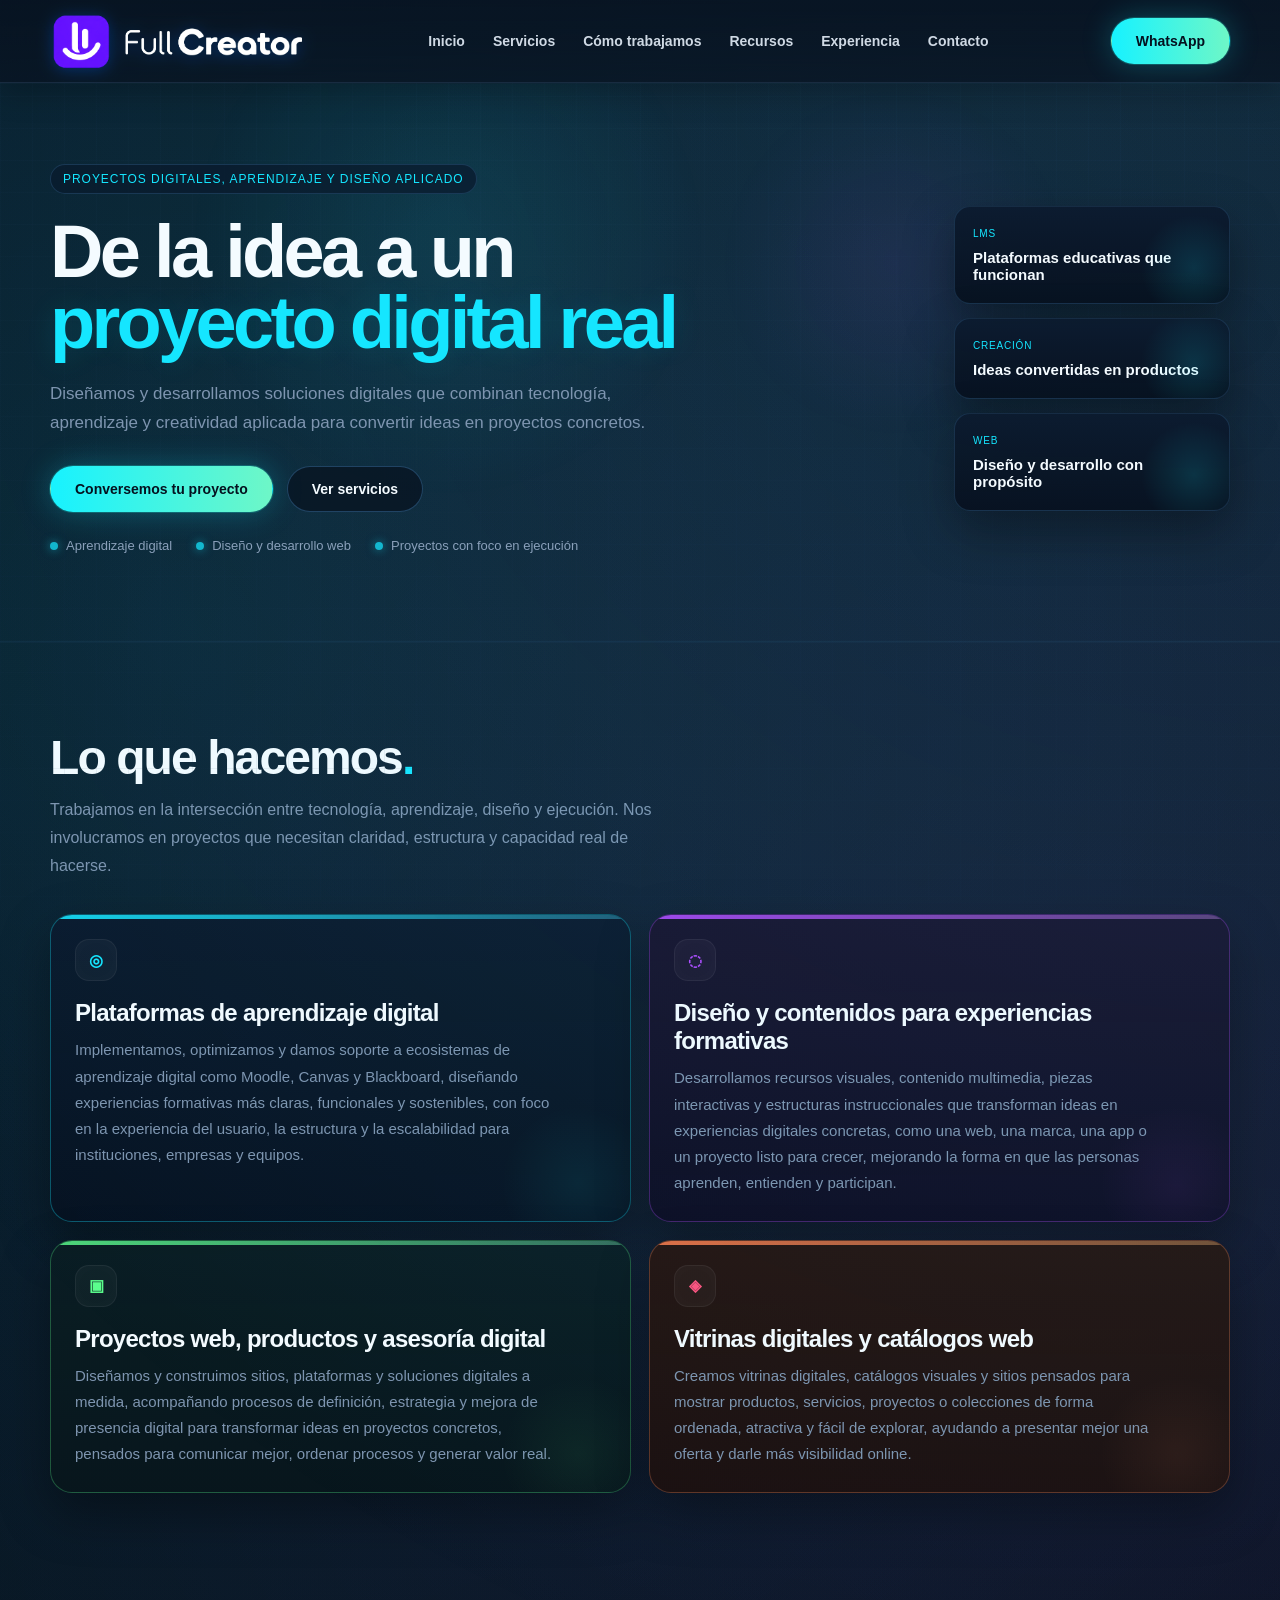
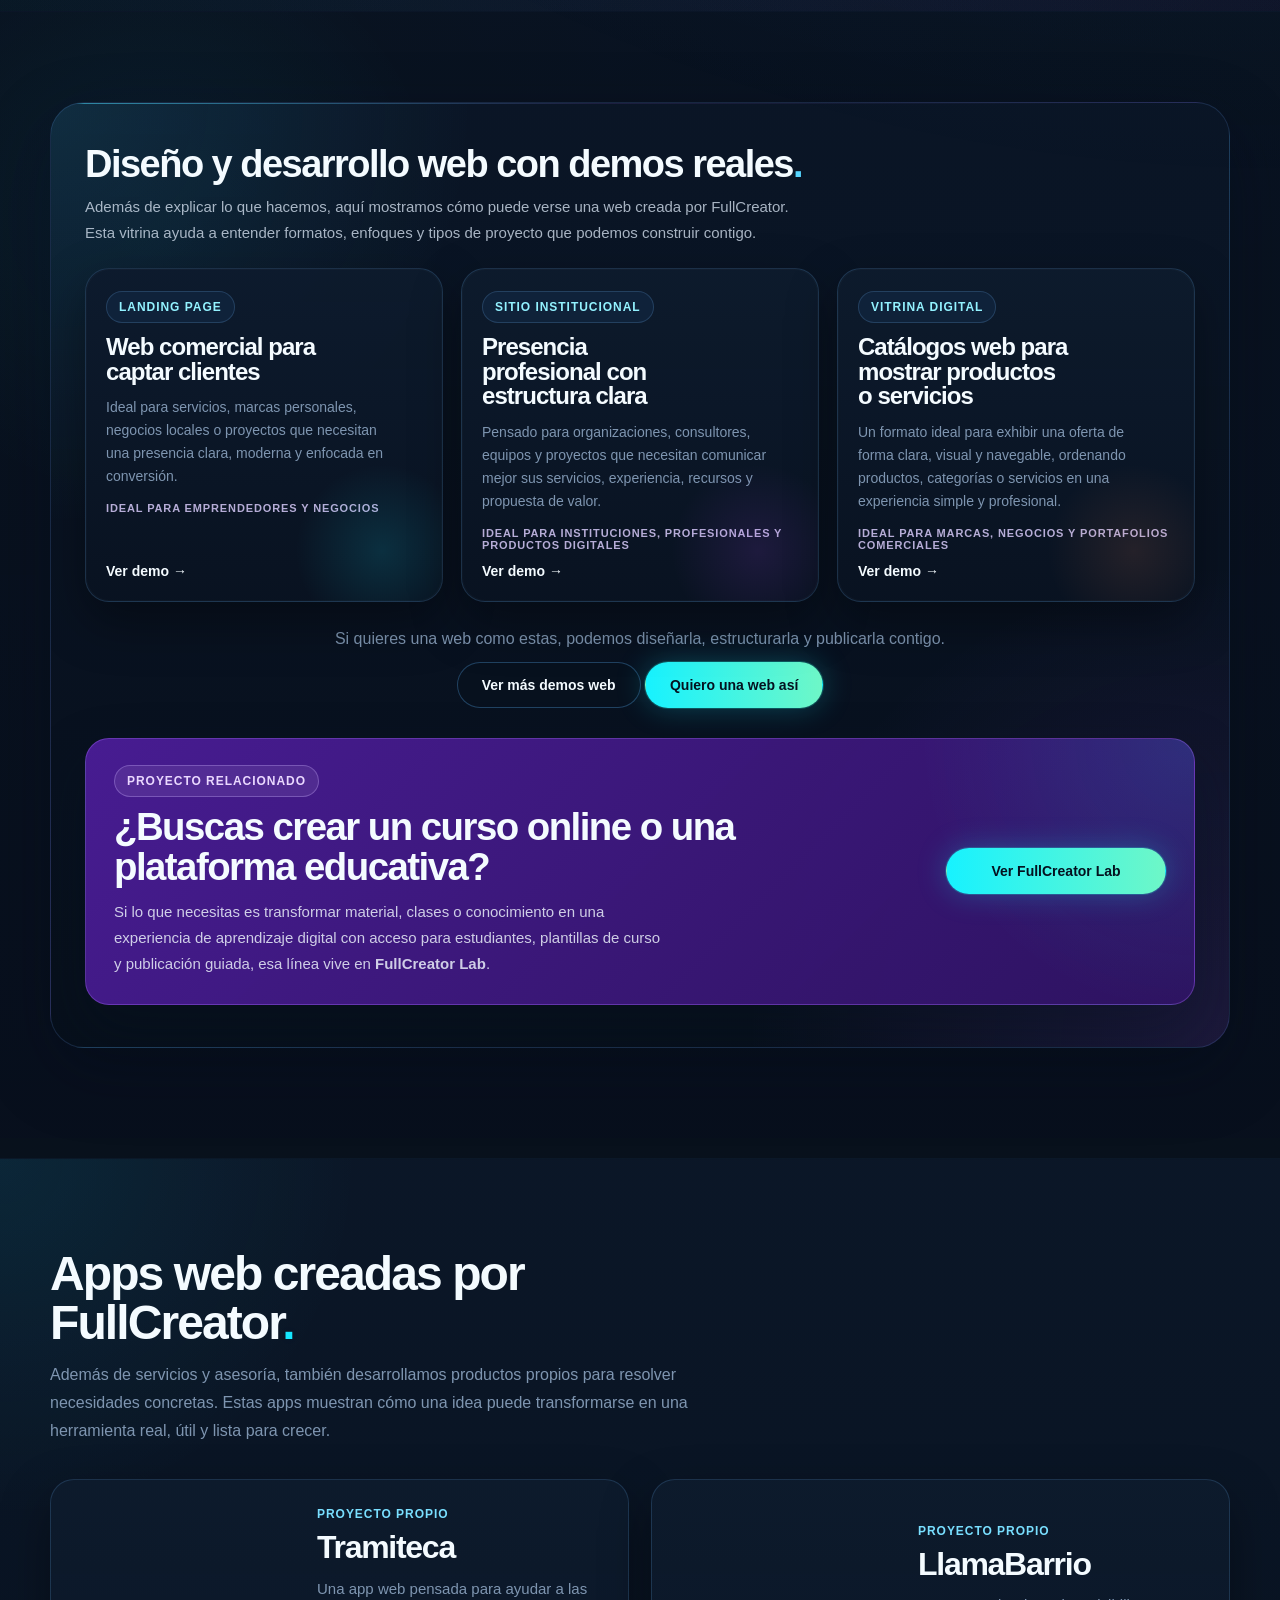
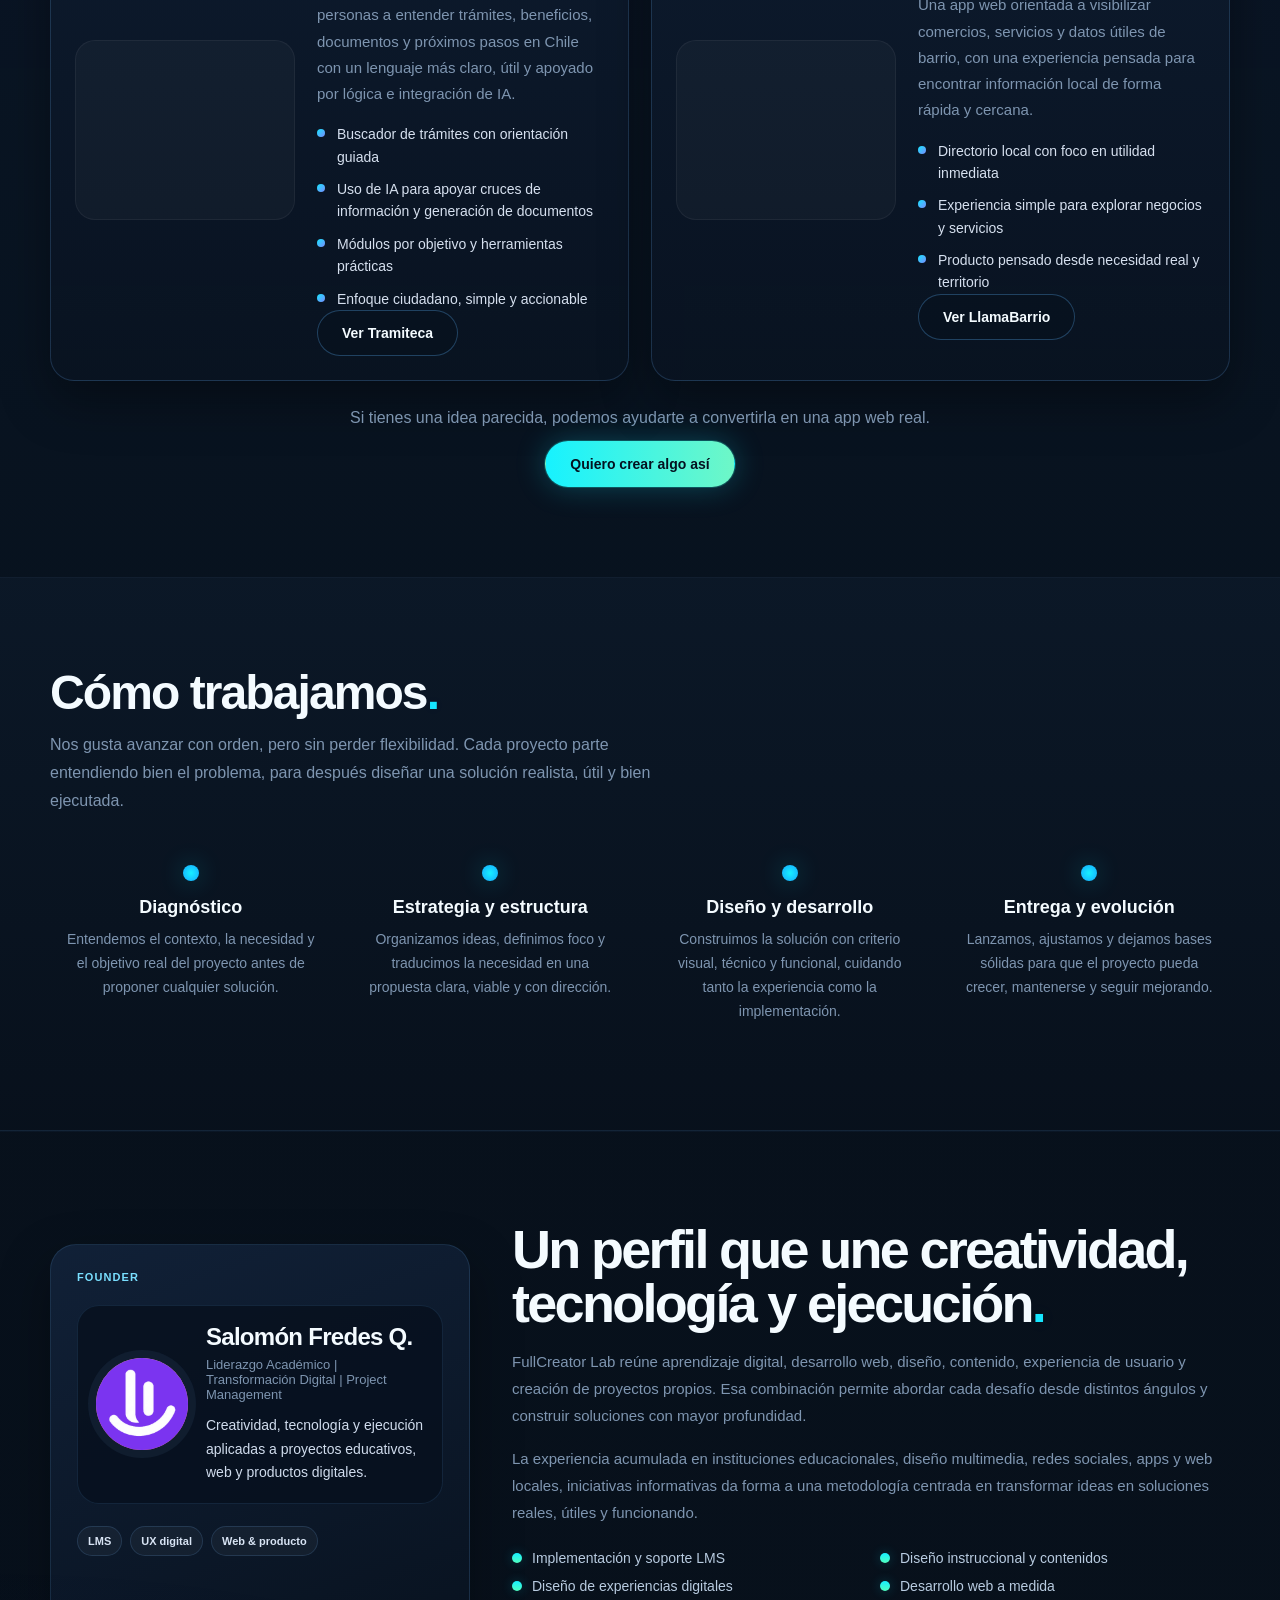
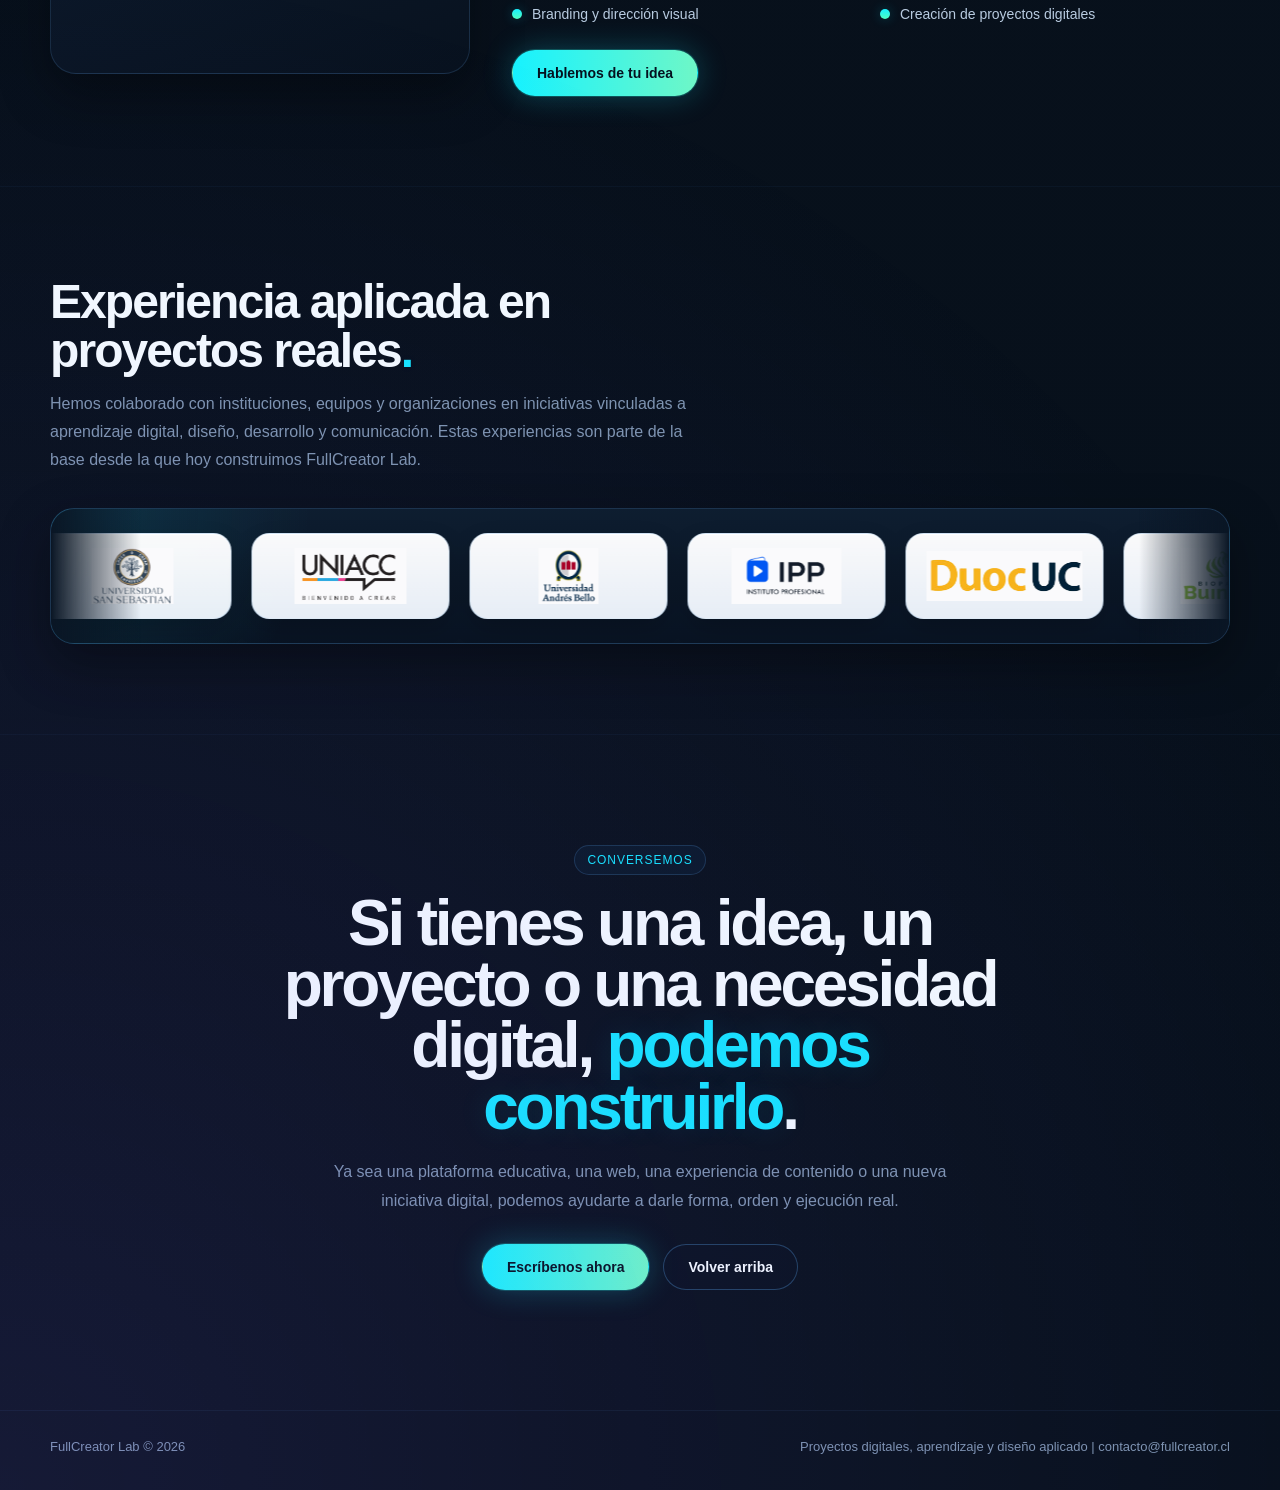
==== commit 9264125d: "Add files via upload" ====
--- a/index.html
+++ b/index.html
@@ -186,7 +186,7 @@
             </p>
           </div>
           <div class="lab-bridge-action">
-            <a class="btn btn-primary" href="https://lab.fullcreator.cl" target="_blank" rel="noopener noreferrer">Ir a FullCreator Lab</a>
+            <a class="btn btn-primary" href="https://lab.fullcreator.cl" target="_blank" rel="noopener noreferrer">Ver FullCreator Lab</a>
           </div>
         </div>
       </div>
@@ -440,3 +440,4 @@
   <script src="./script.js" defer></script>
 </body>
 </html>
+
--- a/style.css
+++ b/style.css
@@ -1302,26 +1302,74 @@
     padding: 18px;
   }
 
+  .floating-card {
+    padding: 14px 16px;
+    min-height: 0;
+    border-radius: 18px;
+  }
+
+  .floating-card::before {
+    width: 86px;
+    height: 86px;
+    inset: auto -10px -12px auto;
+    opacity: 0.42;
+  }
+
+  .floating-card .tag {
+    margin-bottom: 8px;
+    font-size: 9px;
+  }
+
+  .floating-card strong {
+    font-size: 14px;
+    line-height: 1.3;
+    margin-bottom: 0;
+  }
+
   .lab-bridge {
+    display: flex;
+    flex-direction: column;
+    align-items: stretch;
+    gap: 14px;
     padding: 20px 18px;
     border-radius: 20px;
   }
 
-  .lab-bridge-copy h3 {
-    font-size: 26px;
-  }
-
-  .lab-bridge-copy p {
-    font-size: 14px;
-  }
-
+  .lab-bridge-copy,
   .lab-bridge-action {
     width: 100%;
+    position: static;
+  }
+
+  .lab-bridge-copy h3 {
+    font-size: 22px;
+    line-height: 1.06;
+    margin-bottom: 10px;
+  }
+
+  .lab-bridge-copy p {
+    max-width: none;
+    font-size: 14px;
+    line-height: 1.65;
+  }
+
+  .lab-bridge-action {
+    margin-top: 6px;
+    display: flex;
+    justify-content: stretch;
   }
 
   .lab-bridge-action .btn {
     width: 100%;
     min-width: 0;
+    max-width: none;
+    min-height: 48px;
+    padding: 0 16px;
+    justify-content: center;
+    color: #fff7ef;
+    border-color: rgba(255, 176, 116, 0.42);
+    background: linear-gradient(90deg, #ff9a4a 0%, #ff7a1a 100%);
+    box-shadow: 0 10px 28px rgba(255, 122, 26, 0.26);
   }
 
   .demo-device-body,
@@ -2233,6 +2281,44 @@
     padding: 20px;
   }
 
+  .web-demos-grid {
+    gap: 12px;
+  }
+
+  .web-demos-grid .explore-card,
+  .web-demo-card {
+    min-height: 0;
+    padding: 14px;
+    gap: 8px;
+  }
+
+  .web-demo-card h3 {
+    max-width: none;
+    font-size: 17px;
+    line-height: 1.1;
+  }
+
+  .web-demo-card p {
+    max-width: none;
+    font-size: 12px;
+    line-height: 1.5;
+  }
+
+  .web-demo-card small {
+    font-size: 10px;
+    letter-spacing: 0.05em;
+  }
+
+  .web-demo-card .explore-cta {
+    margin-top: 0;
+    font-size: 13px;
+  }
+
+  .explore-kicker {
+    padding: 7px 10px;
+    font-size: 10px;
+  }
+
   .explore-section {
     margin: 18px 0 8px;
   }
@@ -2249,3 +2335,5 @@
     font-size: 24px;
   }
 }
+
+
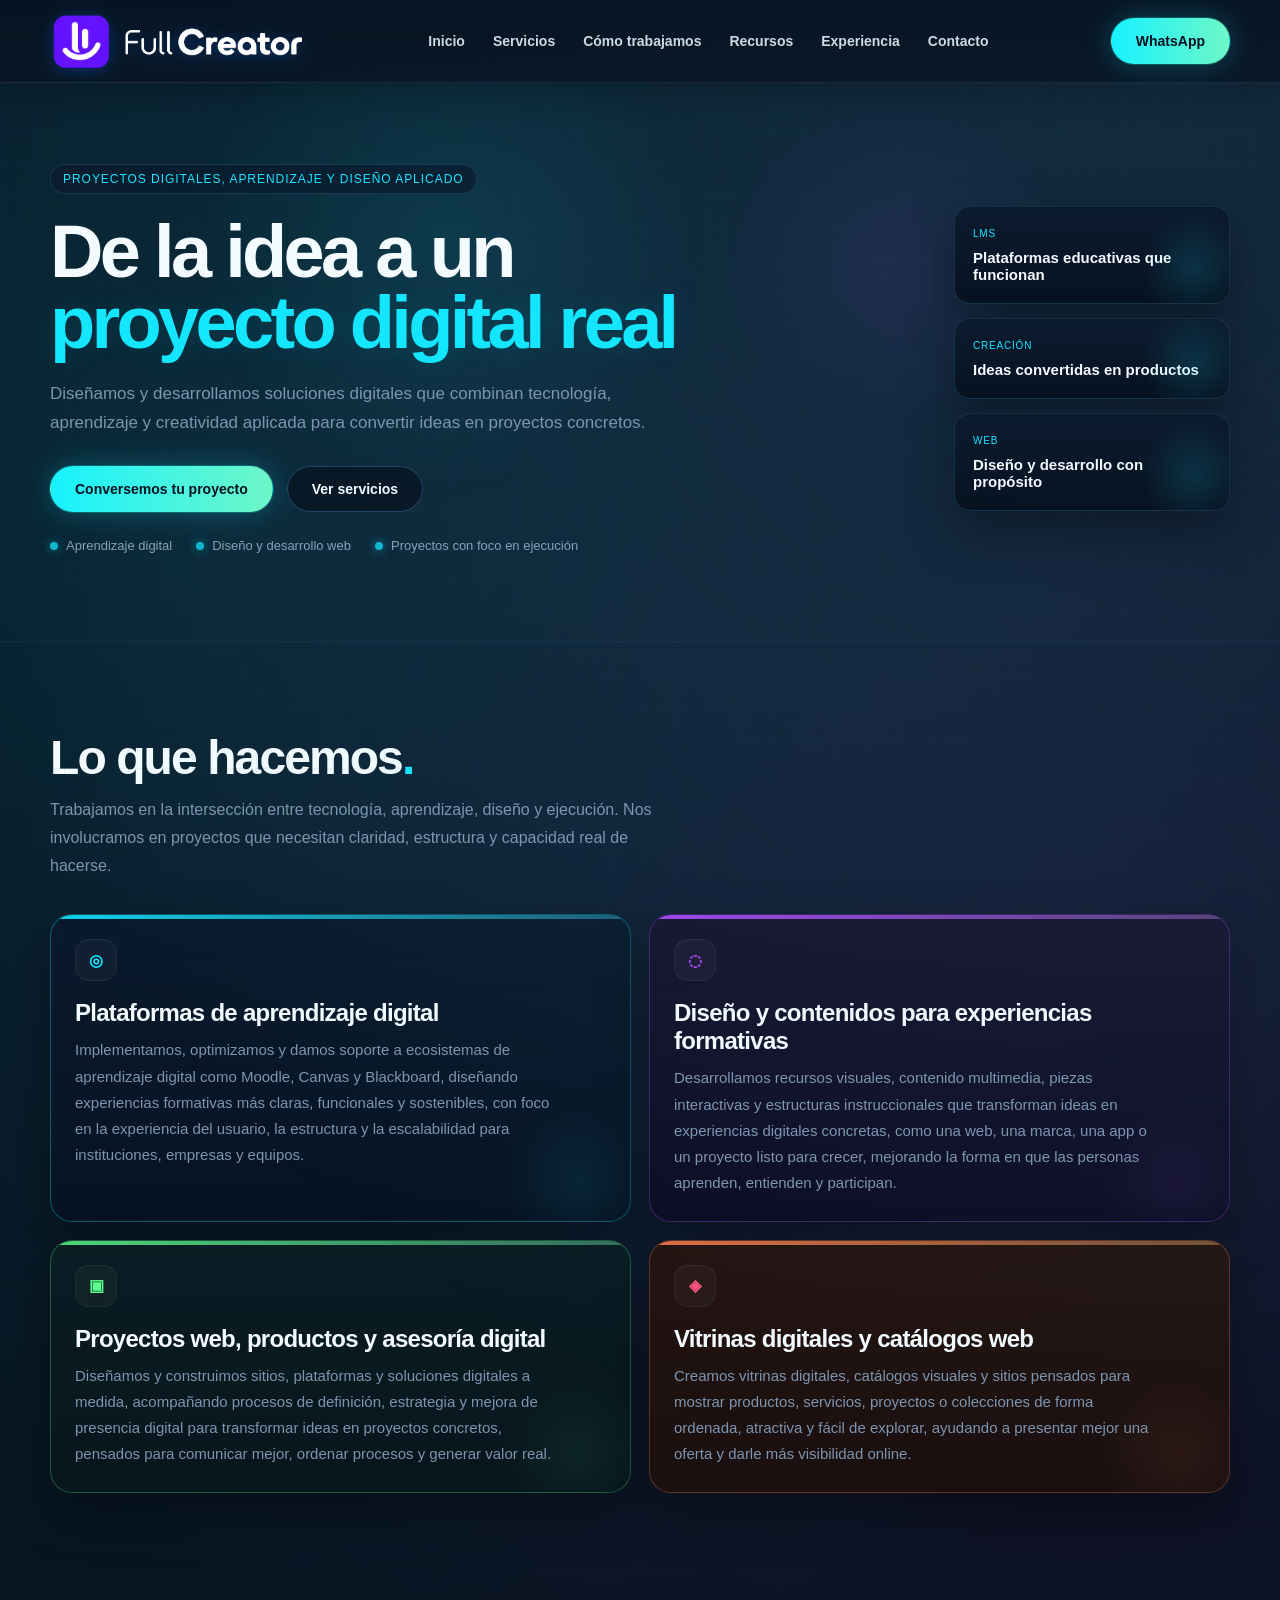
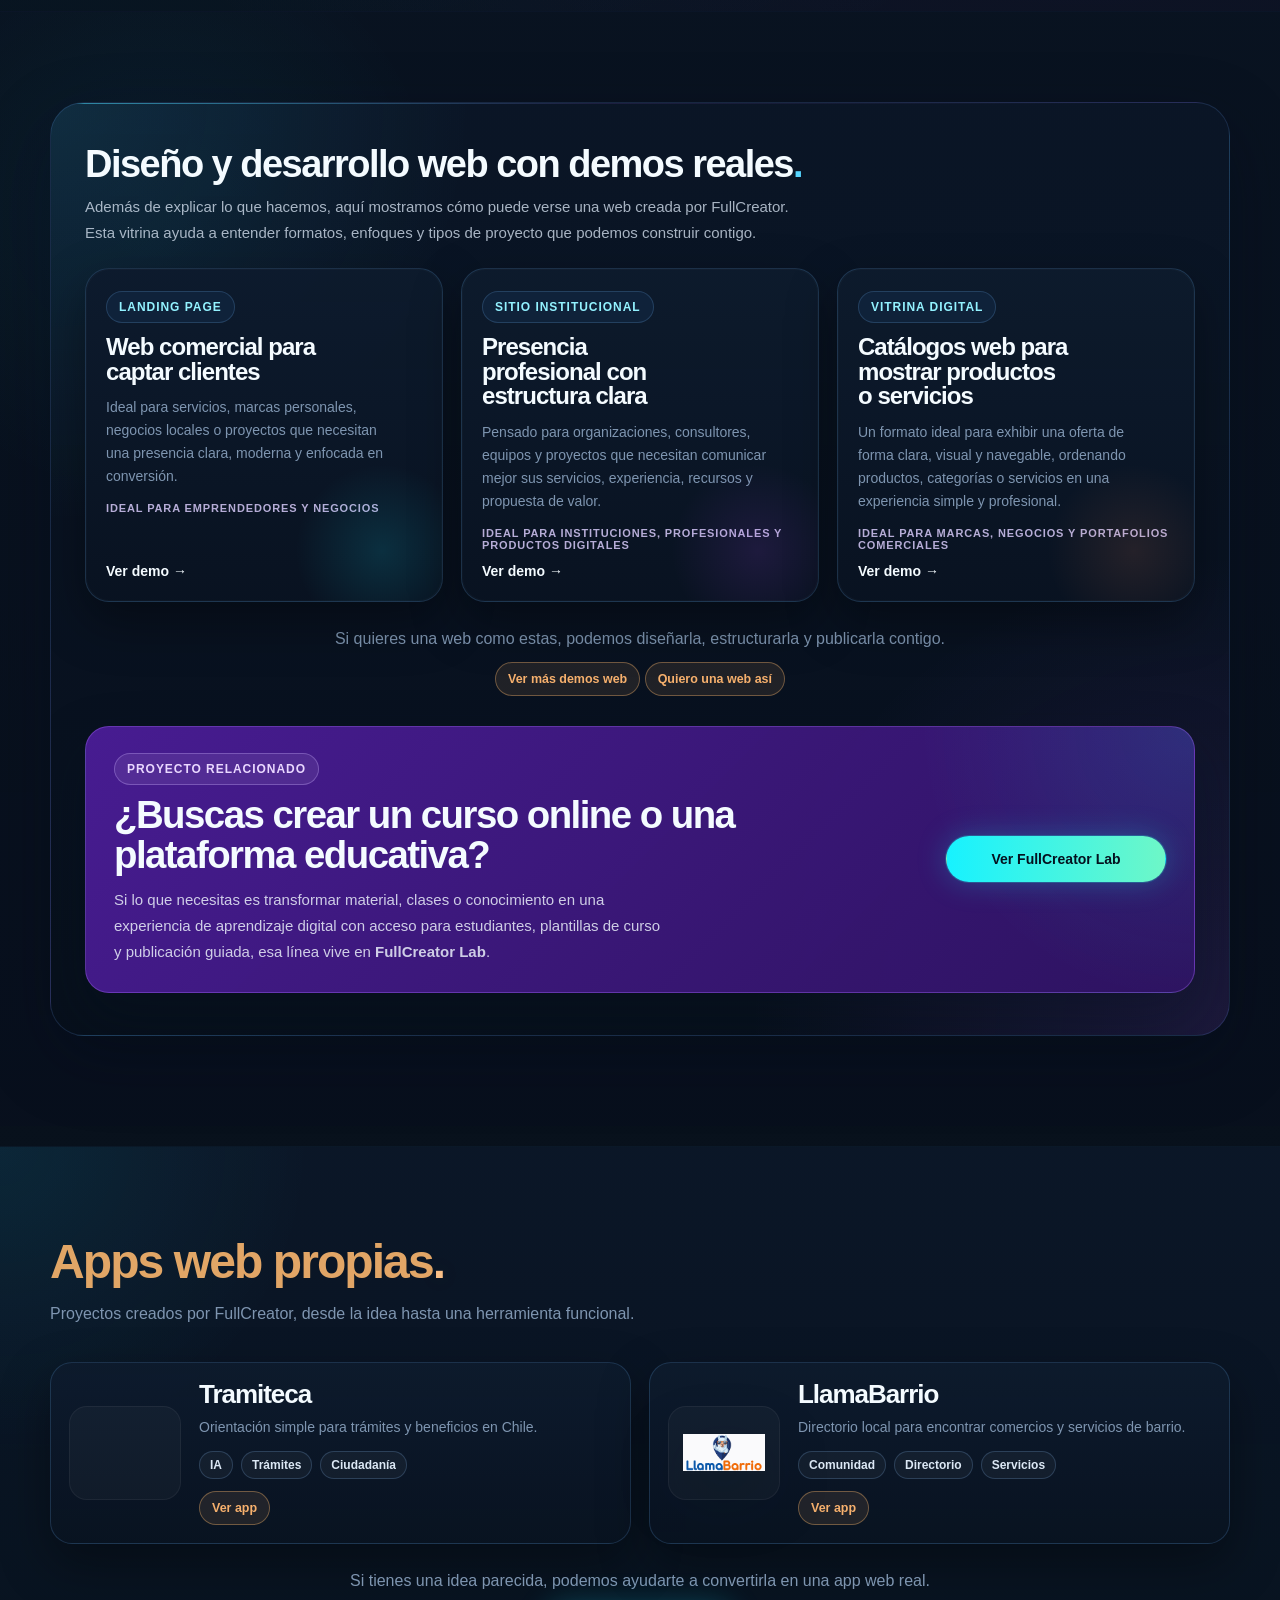
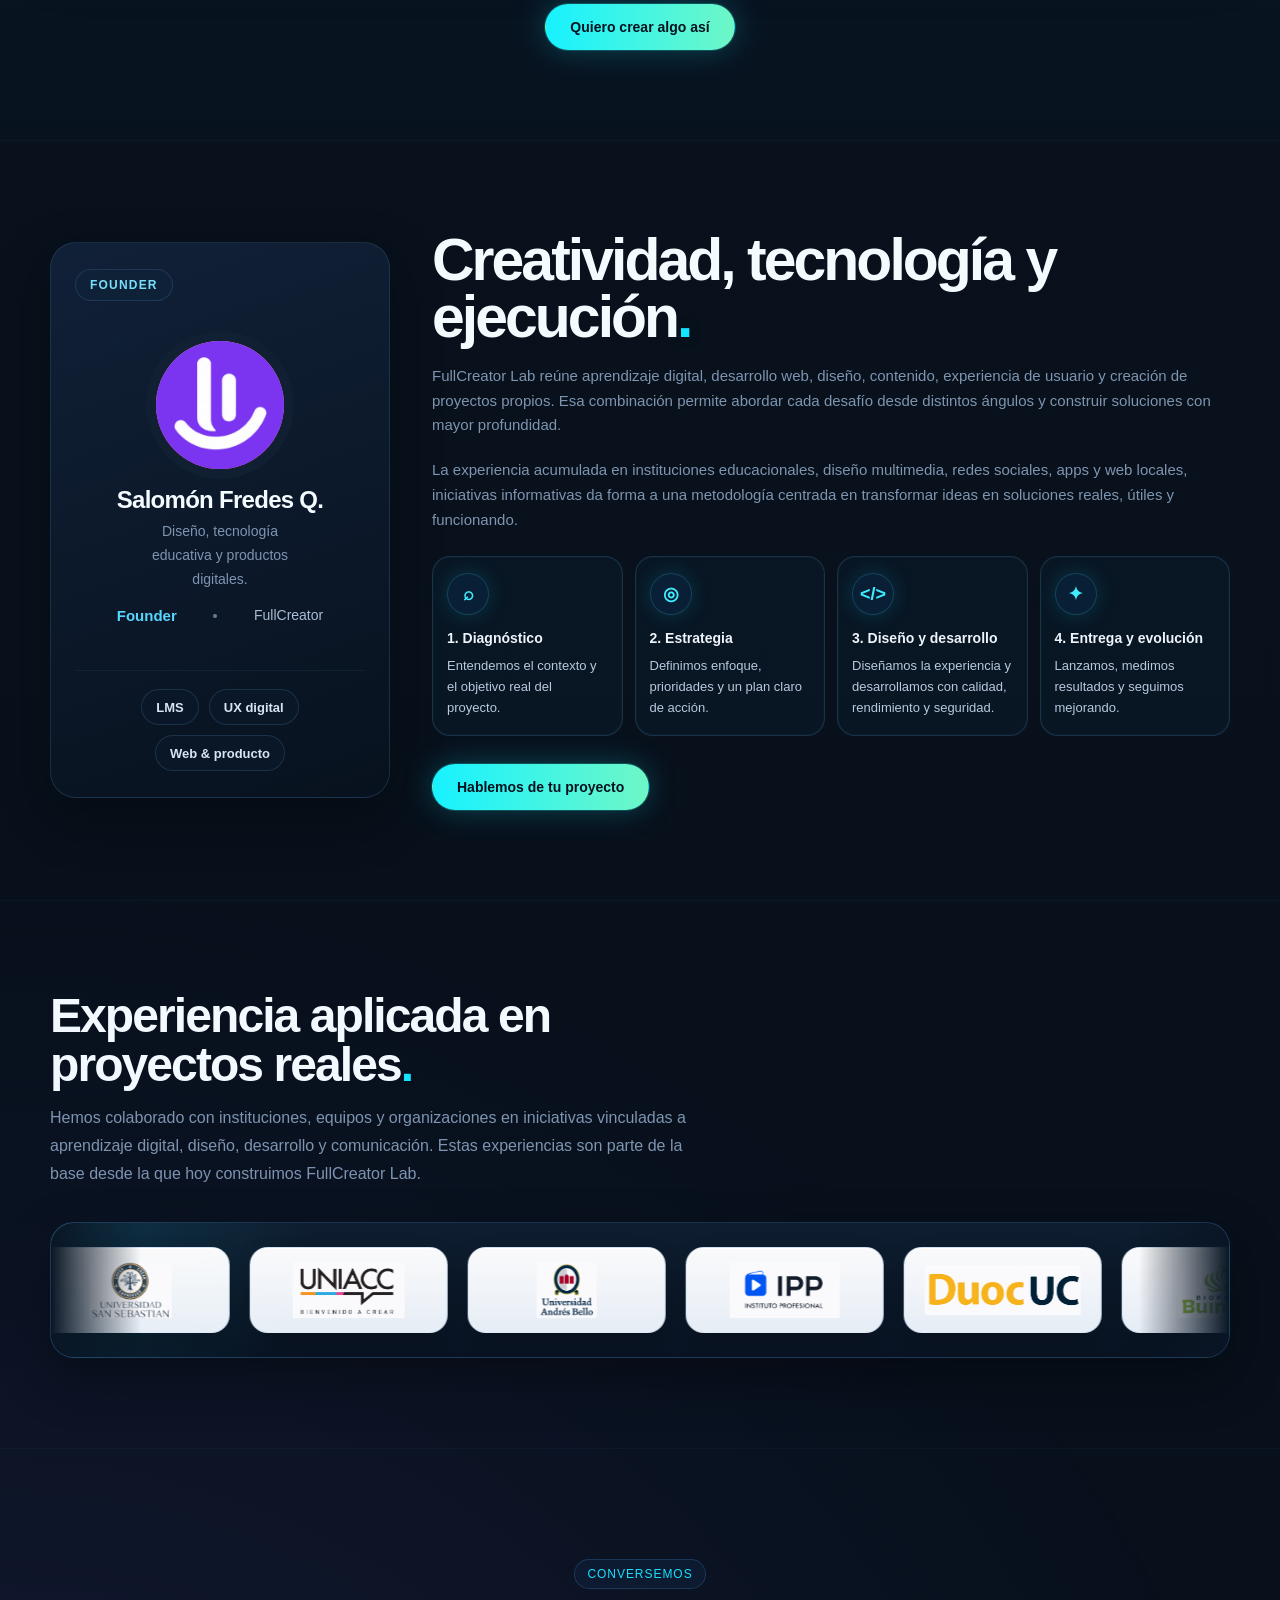
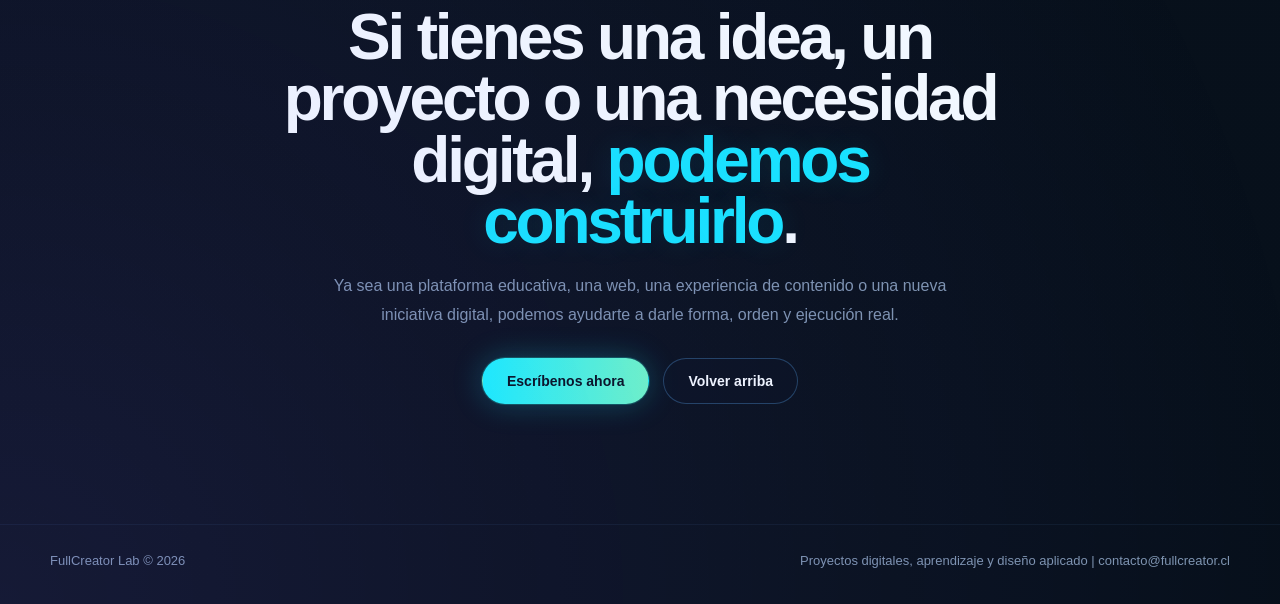
==== commit d26641bd: "Add files via upload" ====
--- a/index.html
+++ b/index.html
@@ -195,10 +195,8 @@
     <section class="apps-showcase" id="apps-creadas">
       <div class="container">
         <div class="section-head">
-          <h2>Apps web creadas por FullCreator<span class="highlight">.</span></h2>
-          <p>
-            Además de servicios y asesoría, también desarrollamos productos propios para resolver necesidades concretas. Estas apps muestran cómo una idea puede transformarse en una herramienta real, útil y lista para crecer.
-          </p>
+          <h2>Apps web propias<span class="highlight">.</span></h2>
+          <p>Proyectos creados por FullCreator, desde la idea hasta una herramienta funcional.</p>
         </div>
 
         <div class="apps-grid">
@@ -207,19 +205,15 @@
               <img src="./images/tramiteca.png" alt="Tramiteca" loading="lazy" decoding="async">
             </div>
             <div class="app-card-copy">
-              <small>Proyecto propio</small>
               <h3>Tramiteca</h3>
-              <p>
-                Una app web pensada para ayudar a las personas a entender trámites, beneficios, documentos y próximos pasos en Chile con un lenguaje más claro, útil y apoyado por lógica e integración de IA.
-              </p>
-              <ul class="app-points">
-                <li>Buscador de trámites con orientación guiada</li>
-                <li>Uso de IA para apoyar cruces de información y generación de documentos</li>
-                <li>Módulos por objetivo y herramientas prácticas</li>
-                <li>Enfoque ciudadano, simple y accionable</li>
-              </ul>
+              <p>Orientación simple para trámites y beneficios en Chile.</p>
+              <div class="app-tags">
+                <span>IA</span>
+                <span>Trámites</span>
+                <span>Ciudadanía</span>
+              </div>
               <div class="app-card-actions">
-                <a class="btn btn-secondary" href="https://tramiteca.cl" target="_blank" rel="noopener noreferrer">Ver Tramiteca</a>
+                <a class="btn btn-secondary" href="https://tramiteca.cl" target="_blank" rel="noopener noreferrer">Ver app</a>
               </div>
             </div>
           </article>
@@ -229,18 +223,15 @@
               <img src="./images/llamabarrio.png" alt="LlamaBarrio" loading="lazy" decoding="async">
             </div>
             <div class="app-card-copy">
-              <small>Proyecto propio</small>
               <h3>LlamaBarrio</h3>
-              <p>
-                Una app web orientada a visibilizar comercios, servicios y datos útiles de barrio, con una experiencia pensada para encontrar información local de forma rápida y cercana.
-              </p>
-              <ul class="app-points">
-                <li>Directorio local con foco en utilidad inmediata</li>
-                <li>Experiencia simple para explorar negocios y servicios</li>
-                <li>Producto pensado desde necesidad real y territorio</li>
-              </ul>
+              <p>Directorio local para encontrar comercios y servicios de barrio.</p>
+              <div class="app-tags">
+                <span>Comunidad</span>
+                <span>Directorio</span>
+                <span>Servicios</span>
+              </div>
               <div class="app-card-actions">
-                <a class="btn btn-secondary" href="https://llamabarrio.cl" target="_blank" rel="noopener noreferrer">Ver LlamaBarrio</a>
+                <a class="btn btn-secondary" href="https://llamabarrio.cl" target="_blank" rel="noopener noreferrer">Ver app</a>
               </div>
             </div>
           </article>
@@ -249,40 +240,6 @@
         <div class="apps-cta">
           <p>Si tienes una idea parecida, podemos ayudarte a convertirla en una app web real.</p>
           <a class="btn btn-primary" href="#contacto">Quiero crear algo así</a>
-        </div>
-      </div>
-    </section>
-
-    <section class="workflow-wrap" id="proceso">
-      <div class="container">
-        <div class="section-head">
-          <h2>Cómo trabajamos<span class="highlight">.</span></h2>
-          <p>
-            Nos gusta avanzar con orden, pero sin perder flexibilidad. Cada proyecto parte entendiendo bien el problema, para después diseñar una solución realista, útil y bien ejecutada.
-          </p>
-        </div>
-
-        <div class="workflow">
-          <article class="step">
-            <div class="mini"></div>
-            <h3>Diagnóstico</h3>
-            <p>Entendemos el contexto, la necesidad y el objetivo real del proyecto antes de proponer cualquier solución.</p>
-          </article>
-          <article class="step">
-            <div class="mini"></div>
-            <h3>Estrategia y estructura</h3>
-            <p>Organizamos ideas, definimos foco y traducimos la necesidad en una propuesta clara, viable y con dirección.</p>
-          </article>
-          <article class="step">
-            <div class="mini"></div>
-            <h3>Diseño y desarrollo</h3>
-            <p>Construimos la solución con criterio visual, técnico y funcional, cuidando tanto la experiencia como la implementación.</p>
-          </article>
-          <article class="step">
-            <div class="mini"></div>
-            <h3>Entrega y evolución</h3>
-            <p>Lanzamos, ajustamos y dejamos bases sólidas para que el proyecto pueda crecer, mantenerse y seguir mejorando.</p>
-          </article>
         </div>
       </div>
     </section>
@@ -301,8 +258,8 @@
 
             <div class="profile-identity">
               <strong>Salomón Fredes Q.</strong>
-              <span>Liderazgo Académico | Transformación Digital | Project Management</span>
-              <p>Creatividad, tecnología y ejecución aplicadas a proyectos educativos, web y productos digitales.</p>
+              <span>Diseño, tecnología educativa y productos digitales.</span>
+              <p class="profile-roleline"><strong>Founder</strong><span></span>FullCreator</p>
             </div>
           </div>
 
@@ -314,22 +271,36 @@
         </div>
 
         <div class="profile-copy">
-          <h2>Un perfil que une creatividad, tecnología y ejecución<span class="highlight">.</span></h2>
+          <h2>Creatividad, tecnología y ejecución<span class="highlight">.</span></h2>
           <p>
             FullCreator Lab reúne aprendizaje digital, desarrollo web, diseño, contenido, experiencia de usuario y creación de proyectos propios. Esa combinación permite abordar cada desafío desde distintos ángulos y construir soluciones con mayor profundidad.
           </p>
           <p>
             La experiencia acumulada en instituciones educacionales, diseño multimedia, redes sociales, apps y web locales, iniciativas informativas da forma a una metodología centrada en transformar ideas en soluciones reales, útiles y funcionando.
           </p>
-          <div class="checklist">
-            <span>Implementación y soporte LMS</span>
-            <span>Diseño instruccional y contenidos</span>
-            <span>Diseño de experiencias digitales</span>
-            <span>Desarrollo web a medida</span>
-            <span>Branding y dirección visual</span>
-            <span>Creación de proyectos digitales</span>
-          </div>
-          <a class="btn btn-primary" href="#contacto">Hablemos de tu idea</a>
+          <div class="profile-process">
+            <article class="profile-process-card">
+              <span class="profile-process-icon">⌕</span>
+              <strong>1. Diagnóstico</strong>
+              <p>Entendemos el contexto y el objetivo real del proyecto.</p>
+            </article>
+            <article class="profile-process-card">
+              <span class="profile-process-icon">◎</span>
+              <strong>2. Estrategia</strong>
+              <p>Definimos enfoque, prioridades y un plan claro de acción.</p>
+            </article>
+            <article class="profile-process-card">
+              <span class="profile-process-icon">&lt;/&gt;</span>
+              <strong>3. Diseño y desarrollo</strong>
+              <p>Diseñamos la experiencia y desarrollamos con calidad, rendimiento y seguridad.</p>
+            </article>
+            <article class="profile-process-card">
+              <span class="profile-process-icon">✦</span>
+              <strong>4. Entrega y evolución</strong>
+              <p>Lanzamos, medimos resultados y seguimos mejorando.</p>
+            </article>
+          </div>
+          <a class="btn btn-primary" href="#contacto">Hablemos de tu proyecto</a>
         </div>
       </div>
     </section>
--- a/style.css
+++ b/style.css
@@ -464,20 +464,29 @@
     linear-gradient(180deg, rgba(11, 23, 39, 0.98), rgba(8, 18, 31, 0.96));
 }
 
+.apps-showcase .section-head h2 {
+  color: rgba(244, 178, 107, 0.92);
+}
+
+.apps-showcase .section-head h2 .highlight {
+  color: rgba(255, 196, 138, 0.98);
+  text-shadow: 0 0 24px rgba(255, 154, 74, 0.16);
+}
+
 .apps-grid {
   display: grid;
   grid-template-columns: repeat(2, minmax(0, 1fr));
-  gap: 22px;
+  gap: 18px;
 }
 
 .app-card {
   display: grid;
-  grid-template-columns: 220px minmax(0, 1fr);
-  gap: 22px;
+  grid-template-columns: 112px minmax(0, 1fr);
+  gap: 18px;
   align-items: center;
-  padding: 24px;
+  padding: 18px;
   border: 1px solid rgba(60, 101, 143, 0.38);
-  border-radius: 24px;
+  border-radius: 22px;
   background: linear-gradient(180deg, rgba(13, 27, 45, 0.98), rgba(9, 19, 33, 0.95));
   box-shadow: var(--shadow);
 }
@@ -486,71 +495,53 @@
   display: flex;
   align-items: center;
   justify-content: center;
-  min-height: 180px;
-  padding: 18px;
-  border-radius: 20px;
+  min-height: 94px;
+  padding: 14px;
+  border-radius: 18px;
   background: rgba(255, 255, 255, 0.03);
   border: 1px solid rgba(255, 255, 255, 0.05);
 }
 
 .app-card-media img {
   width: 100%;
-  max-width: 180px;
+  max-width: 110px;
   height: auto;
   object-fit: contain;
   filter: drop-shadow(0 18px 34px rgba(4, 12, 24, 0.22));
 }
 
-.app-card-copy small {
-  display: inline-block;
-  margin-bottom: 10px;
-  color: #79dfff;
-  font-size: 12px;
-  font-weight: 700;
-  letter-spacing: 0.08em;
-  text-transform: uppercase;
-}
-
 .app-card-copy h3 {
-  margin-bottom: 12px;
-  font-size: 32px;
+  margin-bottom: 8px;
+  font-size: 26px;
   line-height: 1.02;
   letter-spacing: -0.04em;
 }
 
 .app-card-copy p {
-  margin-bottom: 16px;
+  margin-bottom: 12px;
   color: var(--muted);
-  line-height: 1.75;
-  font-size: 15px;
-}
-
-.app-points {
-  display: grid;
-  gap: 10px;
-  padding: 0;
-  margin: 0;
-  list-style: none;
-}
-
-.app-points li {
-  position: relative;
-  padding-left: 20px;
-  color: #d6e0ef;
-  line-height: 1.6;
+  line-height: 1.65;
   font-size: 14px;
 }
 
-.app-points li::before {
-  content: "";
-  position: absolute;
-  left: 0;
-  top: 0.72em;
-  width: 8px;
-  height: 8px;
-  border-radius: 50%;
-  background: linear-gradient(135deg, #15e6ff, #7a8bff);
-  transform: translateY(-50%);
+.app-tags {
+  display: flex;
+  flex-wrap: wrap;
+  gap: 8px;
+  margin-bottom: 12px;
+}
+
+.app-tags span {
+  display: inline-flex;
+  align-items: center;
+  min-height: 28px;
+  padding: 0 10px;
+  border-radius: 999px;
+  border: 1px solid rgba(91, 129, 170, 0.34);
+  background: rgba(255, 255, 255, 0.04);
+  color: #dce8f5;
+  font-size: 12px;
+  font-weight: 600;
 }
 
 .apps-cta {
@@ -559,6 +550,24 @@
   gap: 14px;
   margin-top: 28px;
   text-align: center;
+}
+
+.app-card-actions .btn {
+  min-height: 34px;
+  padding: 0 12px;
+  border-radius: 999px;
+  color: #f6b06d;
+  border-color: rgba(244, 178, 107, 0.38);
+  background: rgba(244, 178, 107, 0.1);
+  font-size: 0.78rem;
+  font-weight: 700;
+  box-shadow: none;
+}
+
+.app-card-actions .btn:hover {
+  color: #ffd2a3;
+  border-color: rgba(244, 178, 107, 0.58);
+  background: rgba(244, 178, 107, 0.14);
 }
 
 .apps-cta p {
@@ -606,15 +615,15 @@
 
 .profile {
   display: grid;
-  grid-template-columns: 420px minmax(0, 1fr);
+  grid-template-columns: 340px minmax(0, 1fr);
   gap: 42px;
   align-items: center;
 }
 
 .profile-card {
-  min-height: 430px;
+  min-height: 480px;
   border-radius: 26px;
-  padding: 26px;
+  padding: 26px 24px;
   background:
     linear-gradient(160deg, rgba(17, 33, 56, 0.98), rgba(8, 18, 31, 0.98)),
     radial-gradient(circle at 20% 18%, rgba(21, 230, 255, 0.12), transparent 24%);
@@ -647,28 +656,32 @@
 .profile-card-head {
   display: flex;
   align-items: center;
-  justify-content: space-between;
+  justify-content: flex-start;
   gap: 12px;
 }
 
 .profile-card-head small,
 .profile-card-head span {
   color: #79dfff;
-  font-size: 11px;
+  font-size: 12px;
   font-weight: 700;
   letter-spacing: 0.1em;
   text-transform: uppercase;
+  padding: 8px 14px;
+  border-radius: 999px;
+  border: 1px solid rgba(84, 130, 182, 0.24);
+  background: rgba(15, 35, 57, 0.72);
 }
 
 .profile-card-body {
   display: grid;
-  grid-template-columns: 92px minmax(0, 1fr);
+  grid-template-columns: 1fr;
   gap: 18px;
-  align-items: center;
-  padding: 18px;
-  border-radius: 22px;
-  background: rgba(7, 17, 31, 0.86);
-  border: 1px solid rgba(54, 103, 145, 0.24);
+  justify-items: center;
+  text-align: center;
+  padding: 18px 12px 22px;
+  background: transparent;
+  border: 0;
 }
 
 .avatar {
@@ -686,10 +699,10 @@
 }
 
 .avatar-large {
-  width: 92px;
-  height: 92px;
+  width: 128px;
+  height: 128px;
   margin-bottom: 0;
-  box-shadow: 0 0 0 8px rgba(20, 34, 53, 0.72);
+  box-shadow: 0 0 0 10px rgba(20, 34, 53, 0.72);
 }
 
 .avatar img {
@@ -710,32 +723,57 @@
 .profile-identity span {
   display: block;
   color: var(--muted);
-  font-size: 13px;
-}
-
-.profile-identity p {
-  margin: 12px 0 0;
-  color: #d0dced;
   font-size: 14px;
   line-height: 1.7;
+  max-width: 18ch;
+  margin: 0 auto;
+}
+
+.profile-roleline {
+  display: flex;
+  align-items: center;
+  justify-content: center;
+  gap: 10px;
+  margin: 14px 0 0;
+  color: #a9bdd3;
+  font-size: 14px;
+  line-height: 1.5;
+}
+
+.profile-roleline strong {
+  margin: 0;
+  font-size: 15px;
+  color: #57d6ff;
+  letter-spacing: 0;
+}
+
+.profile-roleline span {
+  width: 4px;
+  height: 4px;
+  border-radius: 50%;
+  background: rgba(140, 171, 201, 0.7);
+  flex: none;
 }
 
 .profile-tags {
   display: flex;
   flex-wrap: wrap;
-  gap: 8px;
+  gap: 10px;
+  padding-top: 18px;
+  border-top: 1px solid rgba(58, 96, 133, 0.18);
+  justify-content: center;
 }
 
 .profile-tags span {
   display: inline-flex;
   align-items: center;
-  min-height: 30px;
-  padding: 0 10px;
+  min-height: 36px;
+  padding: 0 14px;
   border-radius: 999px;
   border: 1px solid rgba(83, 133, 184, 0.24);
-  background: rgba(255, 255, 255, 0.04);
+  background: rgba(10, 25, 41, 0.78);
   color: #d8e4f4;
-  font-size: 11px;
+  font-size: 13px;
   font-weight: 700;
 }
 
@@ -752,42 +790,63 @@
 }
 
 .profile-copy h2 {
-  font-size: clamp(34px, 4.5vw, 54px);
-  line-height: 1;
+  font-size: clamp(34px, 4.6vw, 64px);
+  line-height: 0.98;
   letter-spacing: -0.05em;
   margin-bottom: 18px;
 }
 
 .profile-copy p {
   color: var(--muted);
-  line-height: 1.8;
-  margin-bottom: 16px;
+  line-height: 1.65;
+  margin-bottom: 20px;
   font-size: 15px;
 }
 
-.checklist {
+.profile-process {
   display: grid;
-  grid-template-columns: 1fr 1fr;
-  gap: 12px 18px;
+  grid-template-columns: repeat(4, minmax(0, 1fr));
+  gap: 12px;
   margin: 24px 0 28px;
 }
 
-.checklist span {
-  display: flex;
+.profile-process-card {
+  padding: 16px 14px;
+  border-radius: 18px;
+  border: 1px solid rgba(55, 106, 148, 0.34);
+  background: rgba(10, 25, 41, 0.72);
+  box-shadow: inset 0 0 0 1px rgba(255, 255, 255, 0.02);
+}
+
+.profile-process-icon {
+  display: inline-flex;
   align-items: center;
-  gap: 10px;
+  justify-content: center;
+  width: 42px;
+  height: 42px;
+  margin-bottom: 14px;
+  border-radius: 50%;
+  color: #41ecff;
+  background: rgba(10, 34, 58, 0.88);
+  border: 1px solid rgba(65, 236, 255, 0.18);
+  box-shadow: 0 0 20px rgba(21, 230, 255, 0.16);
+  font-size: 18px;
+  font-weight: 700;
+}
+
+.profile-process-card strong {
+  display: block;
+  margin-bottom: 8px;
   font-size: 14px;
-  color: #b8cbe0;
-}
-
-.checklist span::before {
-  content: "";
-  width: 10px;
-  height: 10px;
-  border-radius: 50%;
-  flex: none;
-  background: linear-gradient(180deg, #17efff, #50ffc0);
-  box-shadow: 0 0 12px rgba(21, 230, 255, 0.24);
+  line-height: 1.35;
+  color: #eef4fb;
+}
+
+.profile-process-card p {
+  margin: 0;
+  font-size: 13px;
+  line-height: 1.6;
+  color: #b8c9dd;
 }
 
 .logo-strip {
@@ -1201,8 +1260,8 @@
     grid-template-columns: 1fr 1fr;
   }
 
-  .checklist {
-    grid-template-columns: 1fr;
+  .profile-process {
+    grid-template-columns: 1fr 1fr;
   }
 
   .demo-checkboard {
@@ -1393,15 +1452,40 @@
   }
 
   .app-card {
-    gap: 16px;
+    grid-template-columns: 92px minmax(0, 1fr);
+    gap: 14px;
+    padding: 16px;
   }
 
   .app-card-copy h3 {
-    font-size: 26px;
+    font-size: 22px;
+    margin-bottom: 6px;
   }
 
   .app-card-media {
-    min-height: 140px;
+    min-height: 84px;
+    padding: 12px;
+  }
+
+  .app-card-media img {
+    max-width: 92px;
+  }
+
+  .app-card-copy p {
+    font-size: 13px;
+    line-height: 1.55;
+    margin-bottom: 10px;
+  }
+
+  .app-tags {
+    gap: 6px;
+    margin-bottom: 10px;
+  }
+
+  .app-tags span {
+    min-height: 24px;
+    padding: 0 8px;
+    font-size: 11px;
   }
 
   .profile-card {
@@ -1411,8 +1495,19 @@
 
   .profile-card-body {
     grid-template-columns: 1fr;
-    justify-items: start;
+    justify-items: center;
     padding: 16px;
+  }
+
+  .avatar-large {
+    width: 96px;
+    height: 96px;
+    box-shadow: 0 0 0 8px rgba(20, 34, 53, 0.72);
+  }
+
+  .profile-identity span,
+  .profile-roleline {
+    font-size: 14px;
   }
 
   .card h3 {
@@ -1420,25 +1515,25 @@
     line-height: 1.3;
   }
 
-  .apps-showcase .section-head h2 {
-    color: #d8b14a;
-  }
+.apps-showcase .section-head h2 {
+  color: rgba(244, 178, 107, 0.92);
+}
 
   .app-card-actions {
     margin-top: 18px;
   }
 
-  .app-card-actions .btn {
-    min-height: 34px;
-    padding: 0 12px;
-    border-radius: 999px;
-    color: #f4b26b;
-    border-color: rgba(244, 178, 107, 0.42);
-    background: rgba(244, 178, 107, 0.08);
-    font-size: 0.78rem;
-    font-weight: 700;
-    box-shadow: none;
-  }
+.app-card-actions .btn {
+  min-height: 34px;
+  padding: 0 12px;
+  border-radius: 999px;
+  color: #f6b06d;
+  border-color: rgba(244, 178, 107, 0.38);
+  background: rgba(244, 178, 107, 0.1);
+  font-size: 0.78rem;
+  font-weight: 700;
+  box-shadow: none;
+}
 
   .app-card-actions .btn:hover {
     color: #ffd2a3;
@@ -1451,10 +1546,6 @@
   .step p {
     font-size: 14px;
     line-height: 1.7;
-  }
-
-  .checklist {
-    justify-items: center;
   }
 
   .profile-card {
@@ -1480,6 +1571,10 @@
   .cta h2 {
     font-size: 30px;
     line-height: 1.04;
+  }
+
+  .profile-process {
+    grid-template-columns: 1fr;
   }
 
   .workflow {
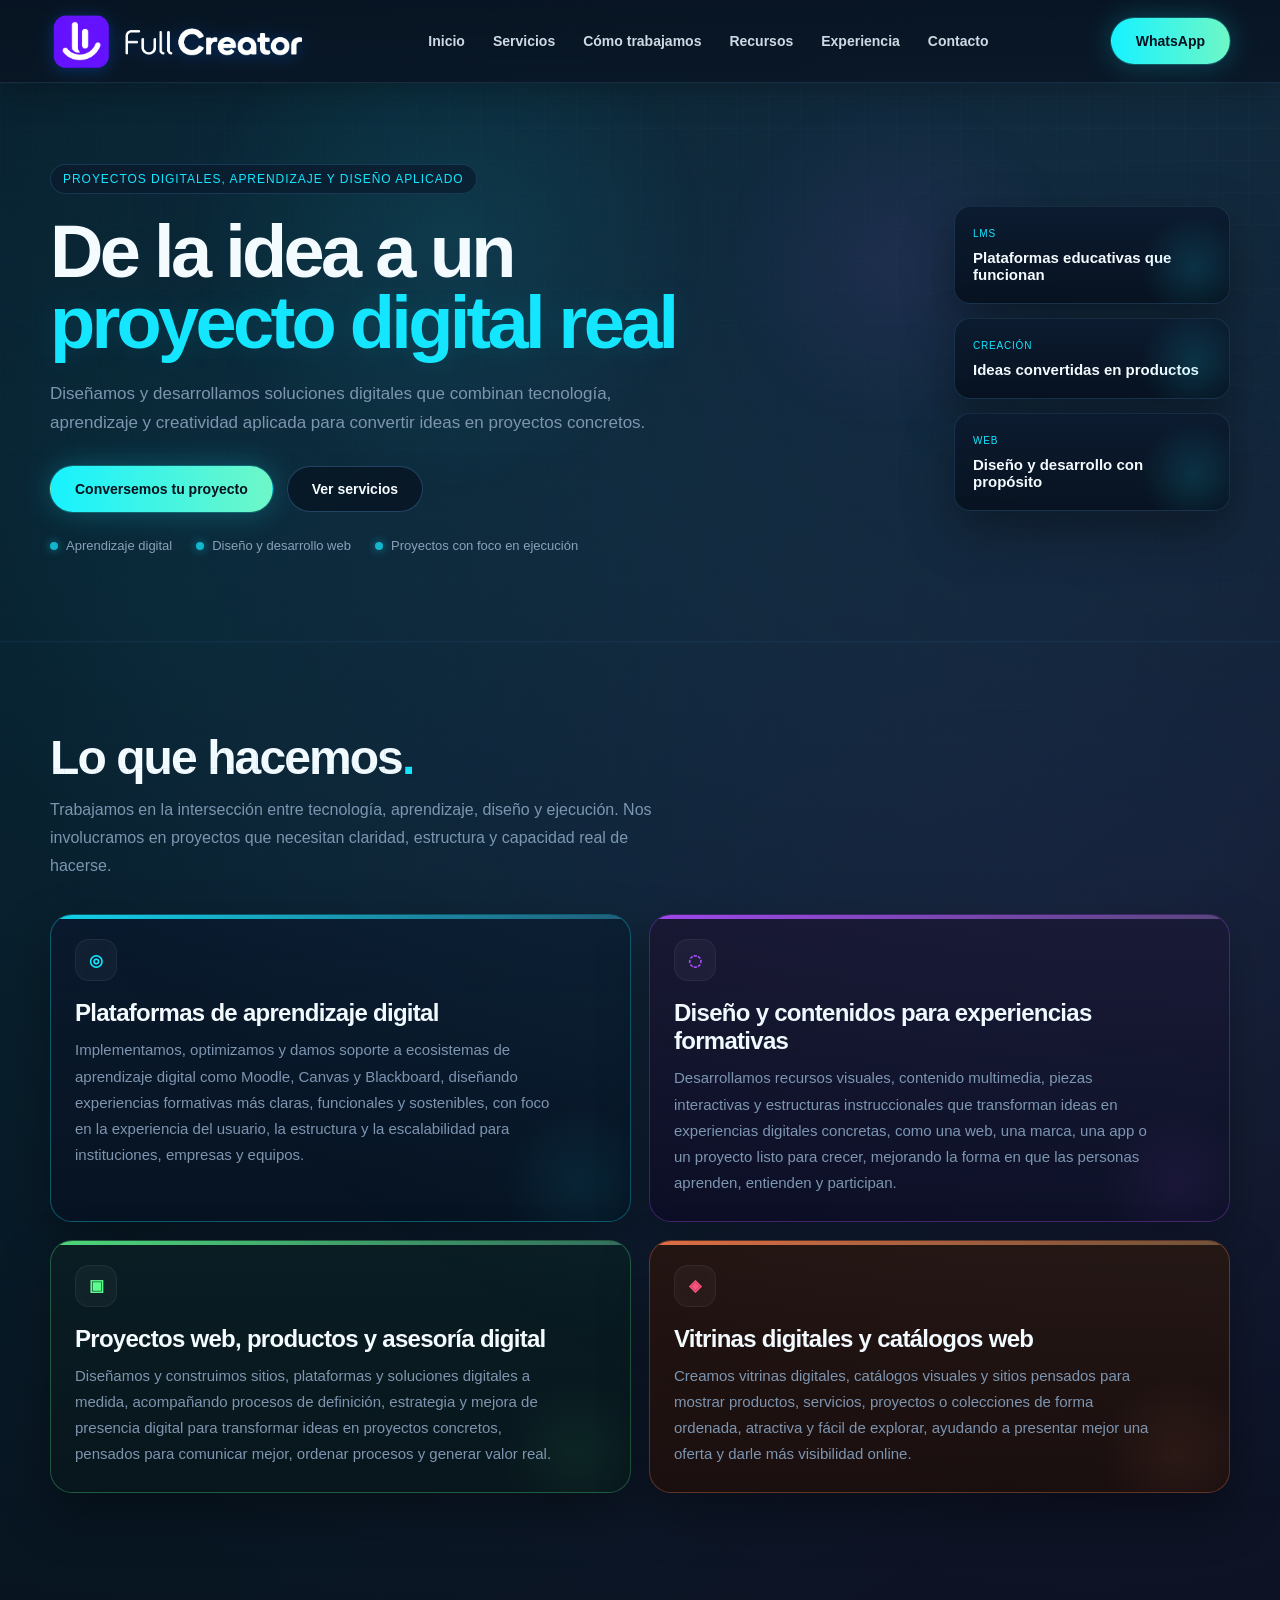
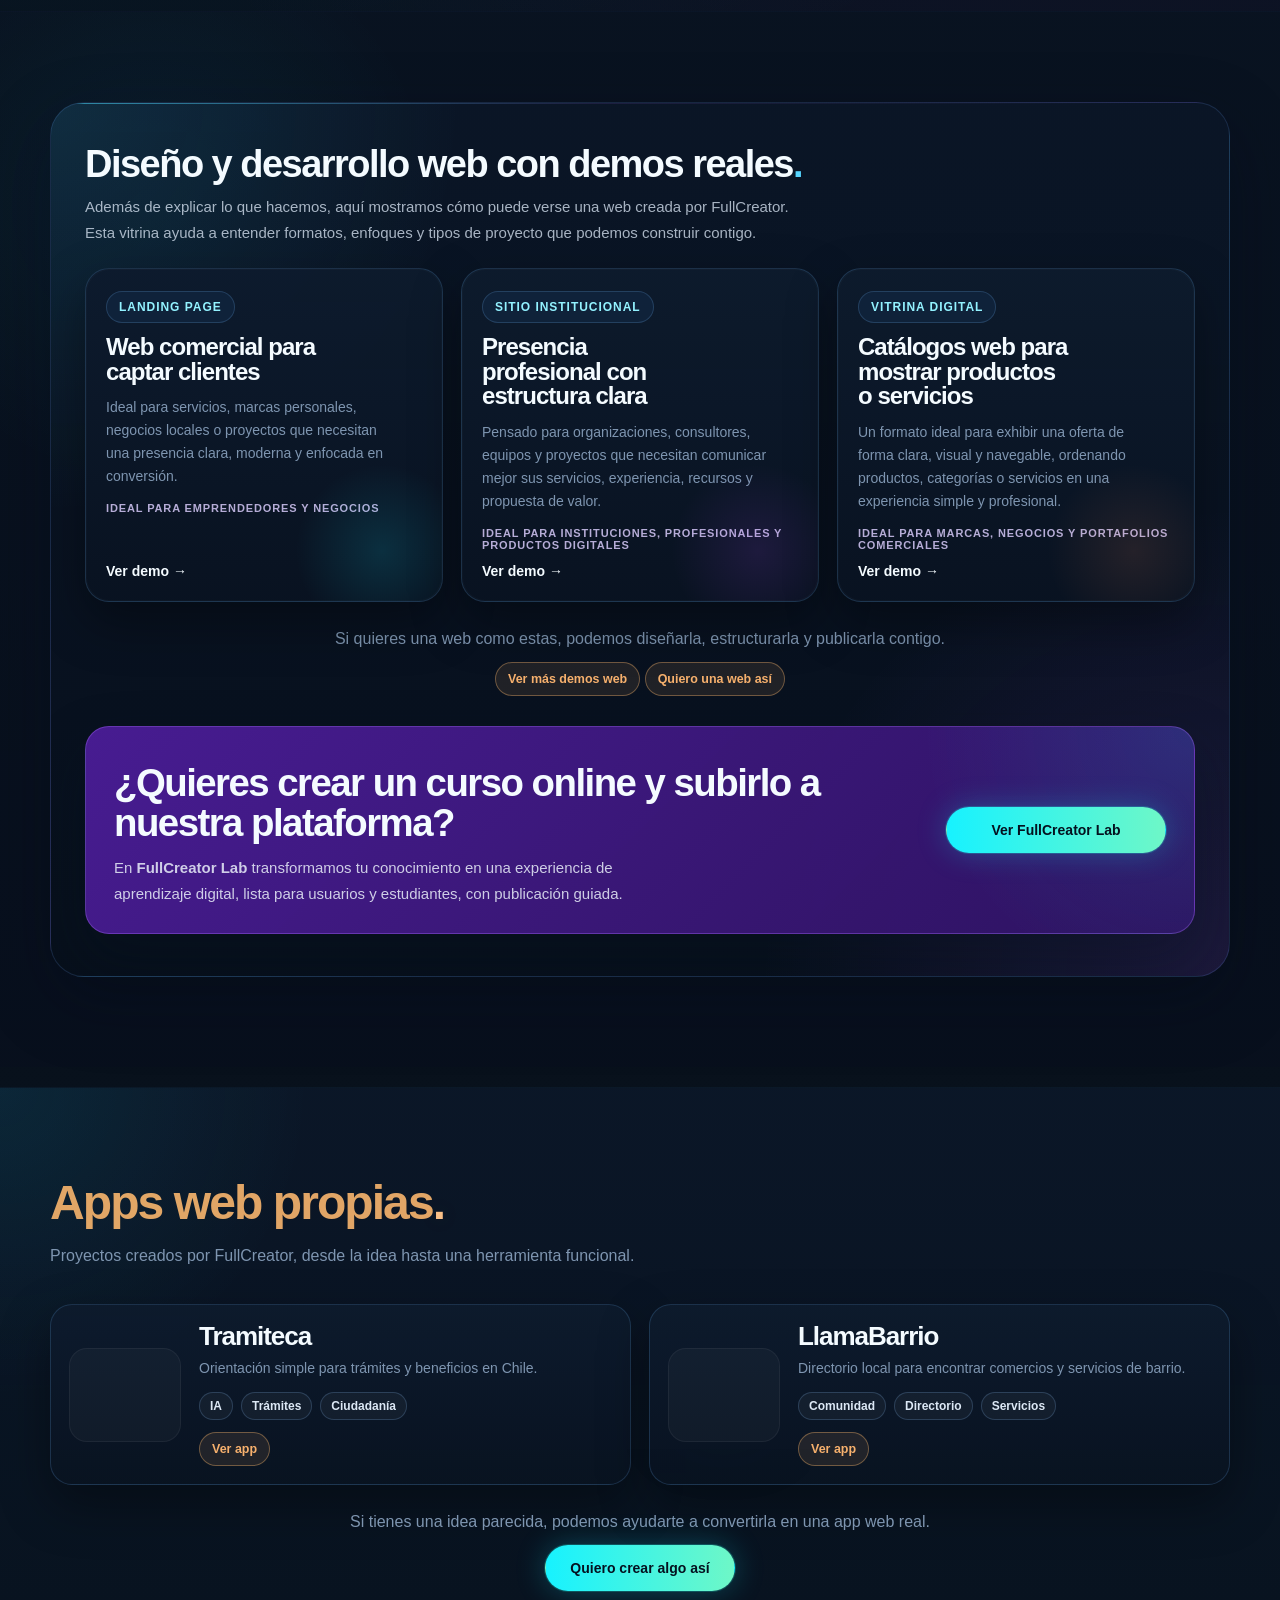
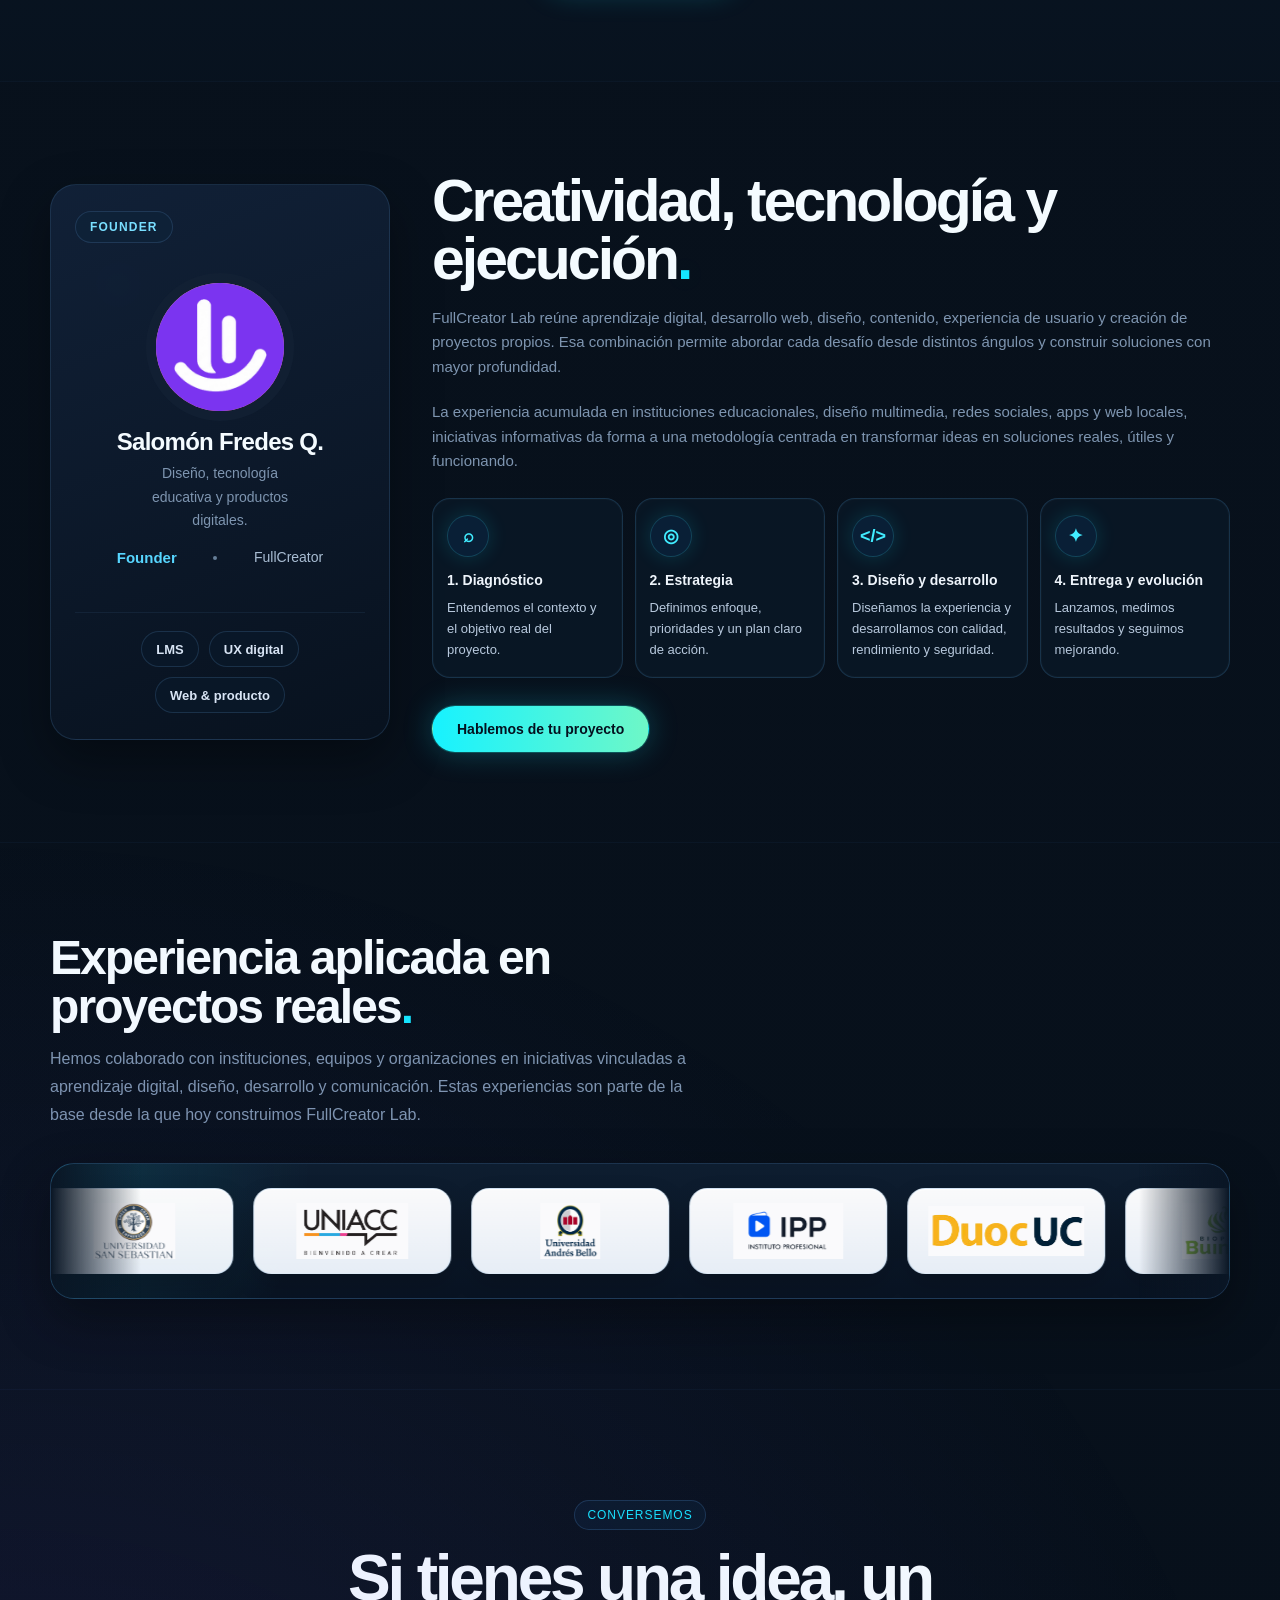
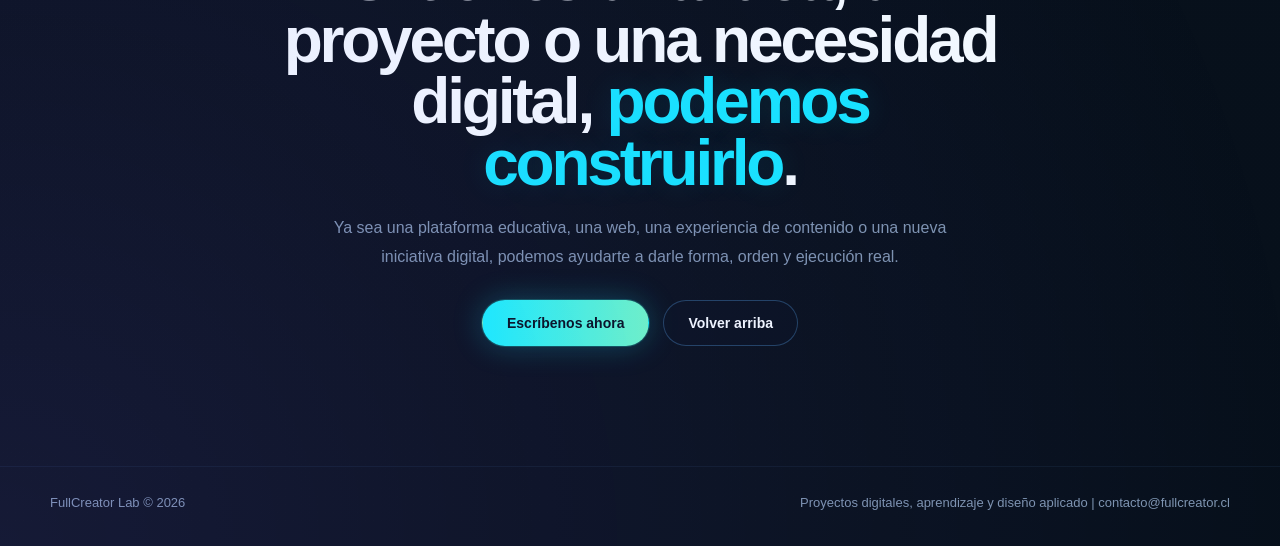
==== commit a5a7bdd3: "Add files via upload" ====
--- a/index.html
+++ b/index.html
@@ -179,10 +179,9 @@
 
         <div class="lab-bridge">
           <div class="lab-bridge-copy">
-            <span class="explore-kicker">Proyecto relacionado</span>
-            <h3>¿Buscas crear un curso online o una plataforma educativa?</h3>
-            <p>
-              Si lo que necesitas es transformar material, clases o conocimiento en una experiencia de aprendizaje digital con acceso para estudiantes, plantillas de curso y publicación guiada, esa línea vive en <strong>FullCreator Lab</strong>.
+            <h3>¿Quieres crear un curso online y subirlo a nuestra plataforma?</h3>
+            <p>
+              En <strong>FullCreator Lab</strong> transformamos tu conocimiento en una experiencia de aprendizaje digital, lista para usuarios y estudiantes, con publicación guiada.
             </p>
           </div>
           <div class="lab-bridge-action">
@@ -411,4 +410,4 @@
   <script src="./script.js" defer></script>
 </body>
 </html>
-
+
--- a/style.css
+++ b/style.css
@@ -67,12 +67,12 @@
   box-shadow: 0 10px 30px rgba(0, 0, 0, 0.22);
 }
 
-.nav {
-  display: flex;
-  align-items: center;
-  justify-content: space-between;
-  padding: 12px 0;
-  gap: 18px;
+.nav {
+  display: flex;
+  align-items: center;
+  justify-content: space-between;
+  padding: 12px 0;
+  gap: 18px;
 }
 
 .brand {
@@ -92,7 +92,7 @@
   display: block;
   object-fit: contain;
   filter: drop-shadow(0 2px 8px rgba(21, 100, 200, 0.35)) saturate(1.3) contrast(1.1);
-  transition: filter 0.3s ease, transform 0.3s ease;
+  transition: filter 0.3s ease, transform 0.3s ease;
 }
 
 .brand-logo:hover {
@@ -1148,7 +1148,7 @@
 
 .menu-toggle.is-open span:nth-child(3) {
   transform: translateY(-7px) rotate(-45deg);
-}
+}
 @media (max-width: 1080px) {
   .hero-grid,
   .profile,
@@ -1268,7 +1268,7 @@
     grid-template-columns: 1fr;
   }
 }
-
+
 
 
 @media (max-width: 560px) {
@@ -1401,15 +1401,15 @@
   }
 
   .lab-bridge-copy h3 {
-    font-size: 22px;
-    line-height: 1.06;
-    margin-bottom: 10px;
+    font-size: 18px;
+    line-height: 1.12;
+    margin-bottom: 8px;
   }
 
   .lab-bridge-copy p {
     max-width: none;
-    font-size: 14px;
-    line-height: 1.65;
+    font-size: 13px;
+    line-height: 1.6;
   }
 
   .lab-bridge-action {
@@ -1489,25 +1489,54 @@
   }
 
   .profile-card {
-    padding: 20px;
-    gap: 18px;
+    width: min(100%, 340px);
+    max-width: 340px;
+    margin-left: auto;
+    margin-right: auto;
+    justify-self: center;
+    padding: 16px;
+    gap: 14px;
+    min-height: 0;
   }
 
   .profile-card-body {
     grid-template-columns: 1fr;
     justify-items: center;
-    padding: 16px;
+    padding: 12px;
   }
 
   .avatar-large {
-    width: 96px;
-    height: 96px;
-    box-shadow: 0 0 0 8px rgba(20, 34, 53, 0.72);
+    width: 76px;
+    height: 76px;
+    box-shadow: 0 0 0 6px rgba(20, 34, 53, 0.72);
   }
 
   .profile-identity span,
   .profile-roleline {
-    font-size: 14px;
+    font-size: 13px;
+  }
+
+  .profile-identity strong {
+    font-size: 18px;
+  }
+
+  .profile-identity span {
+    max-width: 22ch;
+  }
+
+  .profile-roleline {
+    margin-top: 10px;
+  }
+
+  .profile-tags {
+    gap: 8px;
+    padding-top: 14px;
+  }
+
+  .profile-tags span {
+    min-height: 32px;
+    padding: 0 12px;
+    font-size: 12px;
   }
 
   .card h3 {
@@ -1575,6 +1604,32 @@
 
   .profile-process {
     grid-template-columns: 1fr;
+    gap: 10px;
+  }
+
+  .profile-process-card {
+    text-align: left;
+    padding: 14px 14px 12px;
+    border-radius: 16px;
+  }
+
+  .profile-process-icon {
+    width: 40px;
+    height: 40px;
+    margin-bottom: 10px;
+    font-size: 18px;
+  }
+
+  .profile-process-card strong {
+    margin-bottom: 6px;
+    font-size: 13px;
+    line-height: 1.35;
+  }
+
+  .profile-process-card p {
+    font-size: 12px;
+    line-height: 1.5;
+    text-align: left;
   }
 
   .workflow {
@@ -2430,5 +2485,87 @@
     font-size: 24px;
   }
 }
-
-
+
+
+
+/* =========================================================
+   Ajuste responsive: bloque morado FullCreator Lab
+   Mantener este bloque al final del archivo para que sobreescriba
+   las reglas anteriores en versión móvil.
+   ========================================================= */
+@media (max-width: 820px) {
+  .lab-bridge {
+    grid-template-columns: 1fr;
+    gap: 14px;
+    margin-top: 22px;
+    padding: 20px 18px;
+    border-radius: 20px;
+    text-align: left;
+  }
+
+  .lab-bridge-copy h3 {
+    font-size: 20px;
+    line-height: 1.14;
+    letter-spacing: -0.025em;
+    margin: 8px 0 8px;
+  }
+
+  .lab-bridge-copy p {
+    max-width: none;
+    font-size: 13px;
+    line-height: 1.55;
+  }
+
+  .lab-bridge-action {
+    width: 100%;
+    display: flex;
+    justify-content: flex-start;
+  }
+
+  .lab-bridge-action .btn {
+    width: auto;
+    min-width: 0;
+    max-width: 100%;
+    min-height: 40px;
+    padding: 0 15px;
+    font-size: 12.5px;
+    line-height: 1.2;
+    box-shadow: 0 10px 24px rgba(21, 230, 255, 0.18);
+  }
+}
+
+@media (max-width: 560px) {
+  .lab-bridge {
+    gap: 12px;
+    margin-top: 18px;
+    padding: 16px 14px;
+    border-radius: 18px;
+  }
+
+  .lab-bridge-copy .explore-kicker {
+    padding: 6px 9px;
+    font-size: 9px;
+  }
+
+  .lab-bridge-copy h3 {
+    font-size: 17px;
+    line-height: 1.16;
+    margin: 8px 0 6px;
+  }
+
+  .lab-bridge-copy p {
+    font-size: 12px;
+    line-height: 1.48;
+  }
+
+  .lab-bridge-action {
+    margin-top: 2px;
+  }
+
+  .lab-bridge-action .btn {
+    min-height: 34px;
+    padding: 0 12px;
+    font-size: 11.5px;
+    border-radius: 999px;
+  }
+}
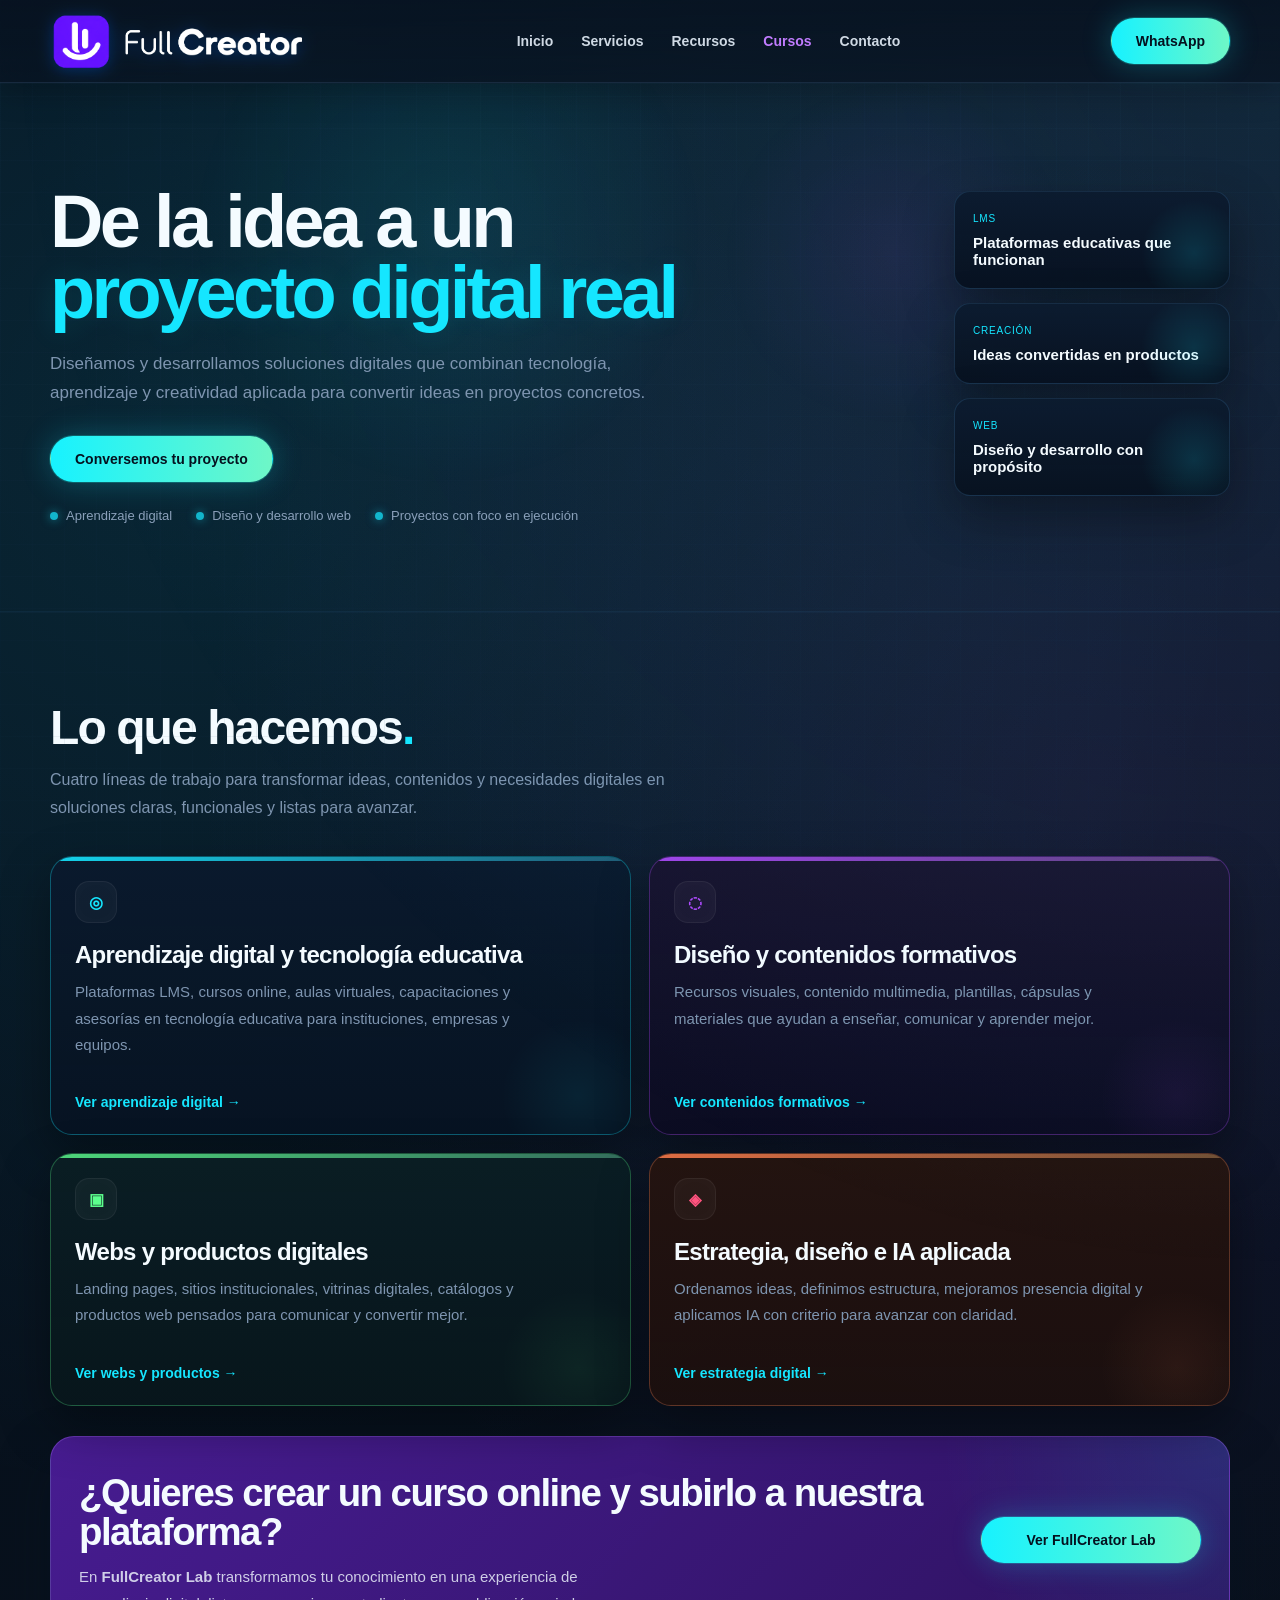
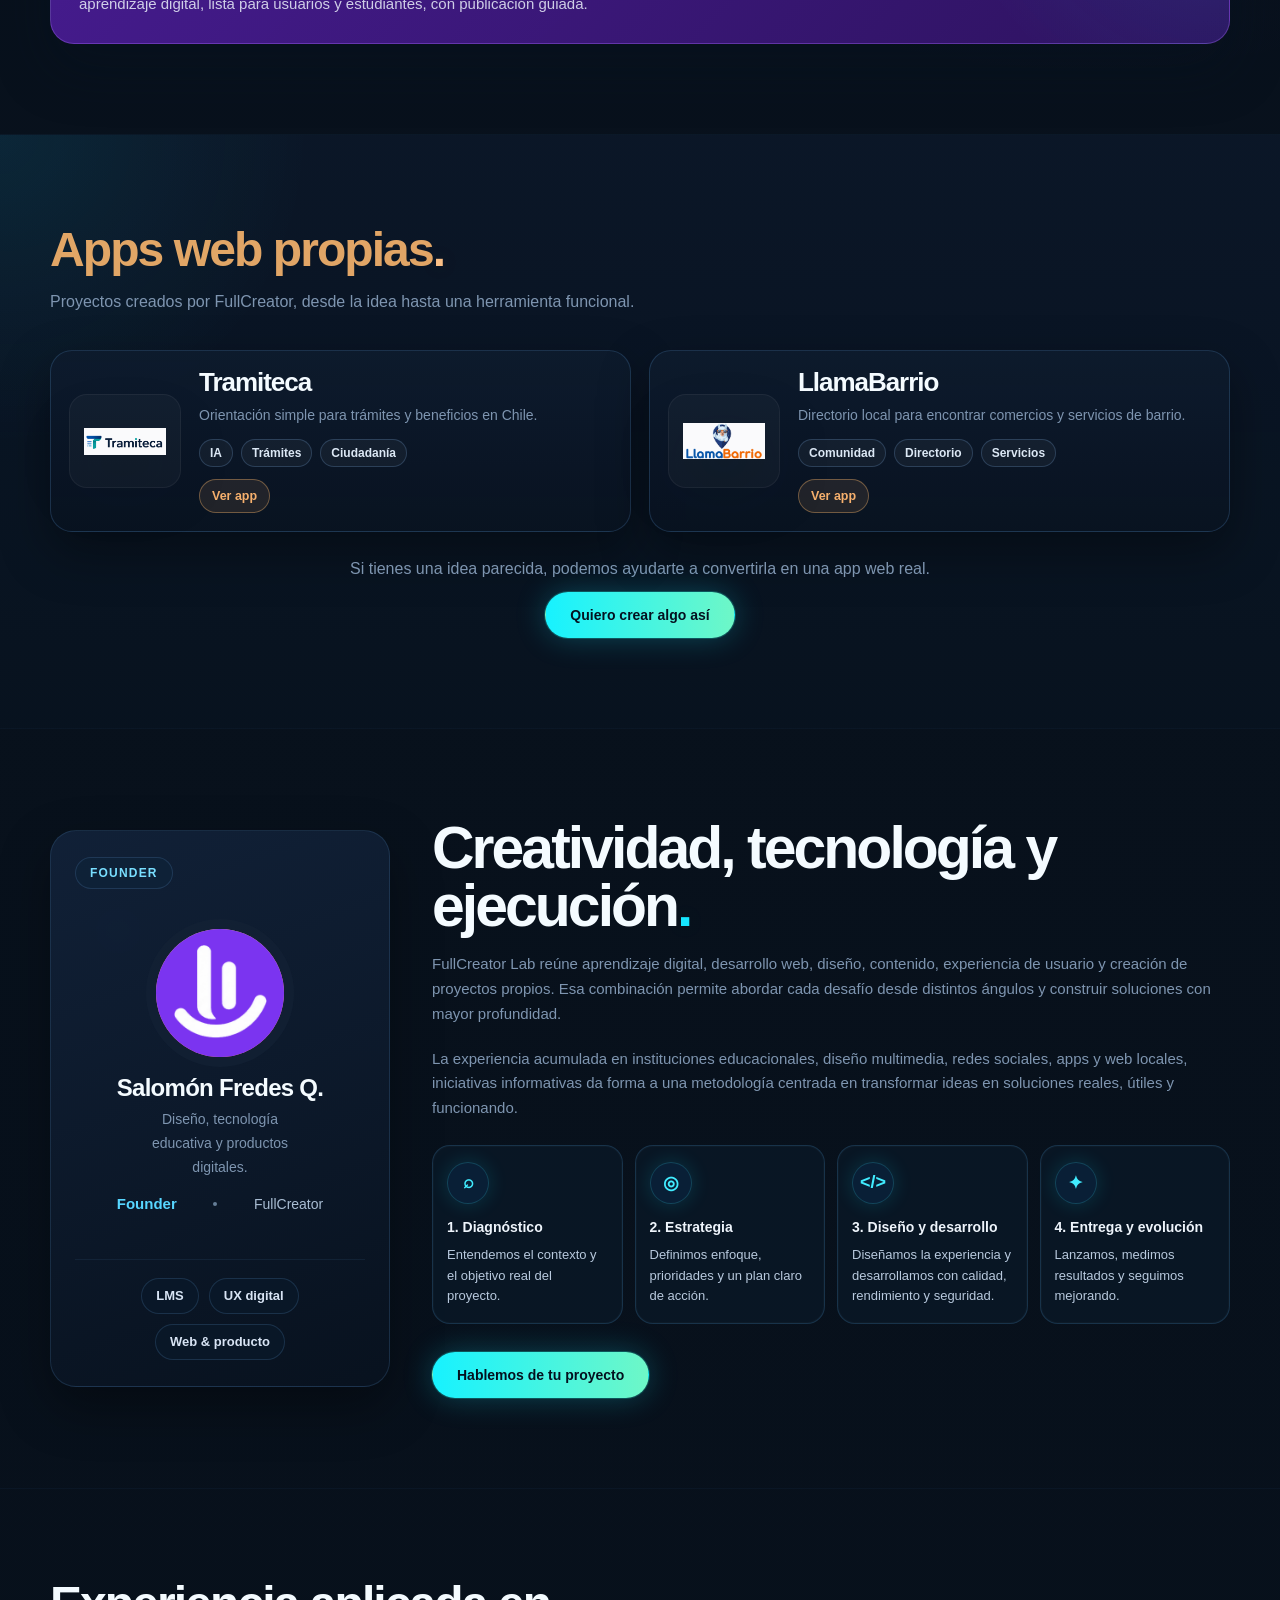
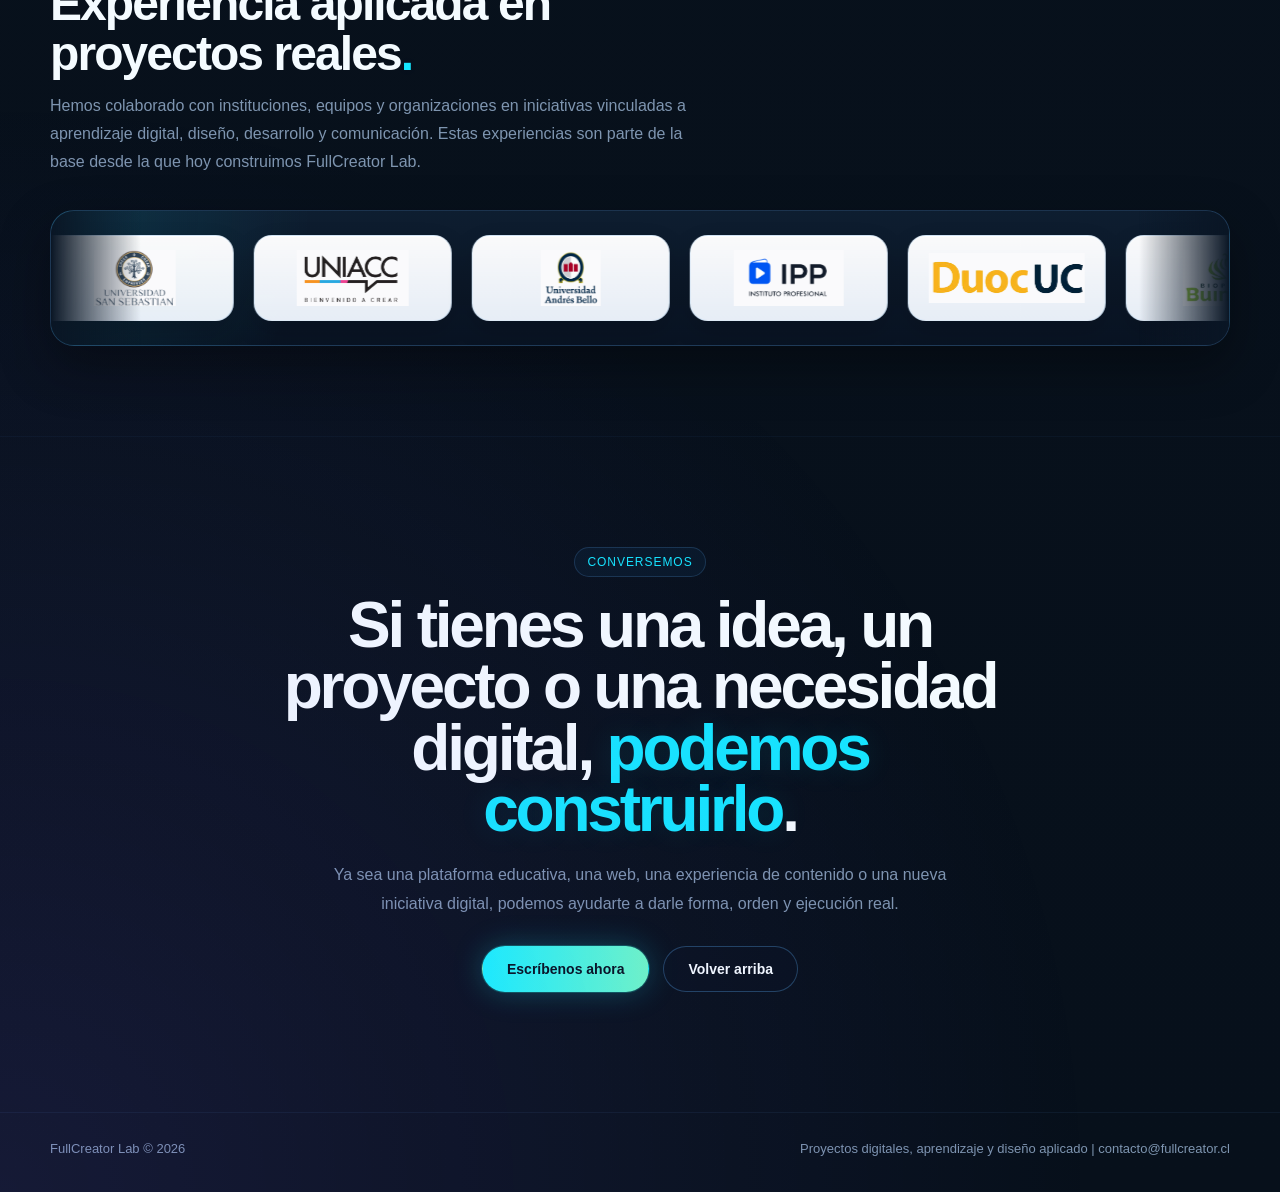
==== commit 7407352f: "Add files via upload" ====
--- a/index.html
+++ b/index.html
@@ -36,9 +36,8 @@
       <nav class="nav-links">
         <a href="#inicio">Inicio</a>
         <a href="#servicios">Servicios</a>
-        <a href="#proceso">Cómo trabajamos</a>
         <a href="./recursos.html">Recursos</a>
-        <a href="#testimonios">Experiencia</a>
+        <a class="nav-courses" href="https://lab.fullcreator.cl/" target="_blank" rel="noopener noreferrer">Cursos</a>
         <a href="#contacto">Contacto</a>
         <a class="nav-mobile-link" href="https://wa.me/5698436820" target="_blank" rel="noopener noreferrer">WhatsApp</a>
       </nav>
@@ -50,14 +49,12 @@
     <section class="hero" id="inicio">
       <div class="container hero-grid">
         <div>
-          <span class="eyebrow">Proyectos digitales, aprendizaje y diseño aplicado</span>
           <h1>De la idea a un <span class="highlight">proyecto digital real</span></h1>
           <p class="subtitle">
             Diseñamos y desarrollamos soluciones digitales que combinan tecnología, aprendizaje y creatividad aplicada para convertir ideas en proyectos concretos.
           </p>
           <div class="hero-actions">
             <a class="btn btn-primary" href="#contacto">Conversemos tu proyecto</a>
-            <a class="btn btn-secondary" href="#servicios">Ver servicios</a>
           </div>
           <div class="hero-meta">
             <span>Aprendizaje digital</span>
@@ -85,96 +82,49 @@
 
     <section id="servicios">
       <div class="container">
-        <div class="section-head">
+        <div class="section-head compact-head">
           <h2>Lo que hacemos<span class="highlight">.</span></h2>
           <p>
-            Trabajamos en la intersección entre tecnología, aprendizaje, diseño y ejecución. Nos involucramos en proyectos que necesitan claridad, estructura y capacidad real de hacerse.
-          </p>
-        </div>
-
-        <div class="services">
-          <article class="card small">
+            Cuatro líneas de trabajo para transformar ideas, contenidos y necesidades digitales en soluciones claras, funcionales y listas para avanzar.
+          </p>
+        </div>
+
+        <div class="services services-compact">
+          <article class="card small service-card-linkable">
             <div class="icon">◎</div>
-            <h3>Plataformas de aprendizaje digital</h3>
-            <p>
-              Implementamos, optimizamos y damos soporte a ecosistemas de aprendizaje digital como Moodle, Canvas y Blackboard, diseñando experiencias formativas más claras, funcionales y sostenibles, con foco en la experiencia del usuario, la estructura y la escalabilidad para instituciones, empresas y equipos.
-            </p>
-          </article>
-
-          <article class="card small">
+            <h3>Aprendizaje digital y tecnología educativa</h3>
+            <p>
+              Plataformas LMS, cursos online, aulas virtuales, capacitaciones y asesorías en tecnología educativa para instituciones, empresas y equipos.
+            </p>
+            <a class="service-card-link" href="./aprendizaje-digital.html">Ver aprendizaje digital →</a>
+          </article>
+
+          <article class="card small service-card-linkable">
             <div class="icon magenta">◌</div>
-            <h3>Diseño y contenidos para experiencias formativas</h3>
-            <p>
-              Desarrollamos recursos visuales, contenido multimedia, piezas interactivas y estructuras instruccionales que transforman ideas en experiencias digitales concretas, como una web, una marca, una app o un proyecto listo para crecer, mejorando la forma en que las personas aprenden, entienden y participan.
-            </p>
-          </article>
-
-          <article class="card small">
+            <h3>Diseño y contenidos formativos</h3>
+            <p>
+              Recursos visuales, contenido multimedia, plantillas, cápsulas y materiales que ayudan a enseñar, comunicar y aprender mejor.
+            </p>
+            <a class="service-card-link" href="./contenidos-formativos.html">Ver contenidos formativos →</a>
+          </article>
+
+          <article class="card small service-card-linkable">
             <div class="icon green">▣</div>
-            <h3>Proyectos web, productos y asesoría digital</h3>
-            <p>
-              Diseñamos y construimos sitios, plataformas y soluciones digitales a medida, acompañando procesos de definición, estrategia y mejora de presencia digital para transformar ideas en proyectos concretos, pensados para comunicar mejor, ordenar procesos y generar valor real.
-            </p>
-          </article>
-
-          <article class="card small">
+            <h3>Webs y productos digitales</h3>
+            <p>
+              Landing pages, sitios institucionales, vitrinas digitales, catálogos y productos web pensados para comunicar y convertir mejor.
+            </p>
+            <a class="service-card-link" href="./webs.html">Ver webs y productos →</a>
+          </article>
+
+          <article class="card small service-card-linkable">
             <div class="icon red">◈</div>
-            <h3>Vitrinas digitales y catálogos web</h3>
-            <p>
-              Creamos vitrinas digitales, catálogos visuales y sitios pensados para mostrar productos, servicios, proyectos o colecciones de forma ordenada, atractiva y fácil de explorar, ayudando a presentar mejor una oferta y darle más visibilidad online.
-            </p>
-          </article>
-        </div>
-      </div>
-    </section>
-
-    <section class="explore-section web-demos-section" id="webs-demo">
-      <div class="container">
-        <div class="section-head">
-          <h2>Diseño y desarrollo web con demos reales<span class="highlight">.</span></h2>
-          <p>
-            Además de explicar lo que hacemos, aquí mostramos cómo puede verse una web creada por FullCreator. Esta vitrina ayuda a entender formatos, enfoques y tipos de proyecto que podemos construir contigo.
-          </p>
-        </div>
-
-        <div class="explore-grid web-demos-grid">
-          <article class="explore-card web-demo-card web-demo-lp">
-            <span class="explore-kicker">Landing page</span>
-            <h3>Web comercial para captar clientes</h3>
-            <p>
-              Ideal para servicios, marcas personales, negocios locales o proyectos que necesitan una presencia clara, moderna y enfocada en conversión.
-            </p>
-            <small>Ideal para emprendedores y negocios</small>
-            <a class="explore-cta" href="./demo-landing.html">Ver demo →</a>
-          </article>
-
-          <article class="explore-card web-demo-card web-demo-inst">
-            <span class="explore-kicker">Sitio institucional</span>
-            <h3>Presencia profesional con estructura clara</h3>
-            <p>
-              Pensado para organizaciones, consultores, equipos y proyectos que necesitan comunicar mejor sus servicios, experiencia, recursos y propuesta de valor.
-            </p>
-            <small>Ideal para instituciones, profesionales y productos digitales</small>
-            <a class="explore-cta" href="./demo-institucional.html">Ver demo →</a>
-          </article>
-
-          <article class="explore-card web-demo-card web-demo-showcase">
-            <span class="explore-kicker">Vitrina digital</span>
-            <h3>Catálogos web para mostrar productos o servicios</h3>
-            <p>
-              Un formato ideal para exhibir una oferta de forma clara, visual y navegable, ordenando productos, categorías o servicios en una experiencia simple y profesional.
-            </p>
-            <small>Ideal para marcas, negocios y portafolios comerciales</small>
-            <a class="explore-cta" href="./demo-vitrina.html">Ver demo →</a>
-          </article>
-        </div>
-
-        <div class="apps-cta">
-          <p>Si quieres una web como estas, podemos diseñarla, estructurarla y publicarla contigo.</p>
-          <div class="app-card-actions">
-            <a class="btn btn-secondary" href="./webs.html">Ver más demos web</a>
-            <a class="btn btn-primary" href="#contacto">Quiero una web así</a>
-          </div>
+            <h3>Estrategia, diseño e IA aplicada</h3>
+            <p>
+              Ordenamos ideas, definimos estructura, mejoramos presencia digital y aplicamos IA con criterio para avanzar con claridad.
+            </p>
+            <a class="service-card-link" href="./estrategia-digital-ia.html">Ver estrategia digital →</a>
+          </article>
         </div>
 
         <div class="lab-bridge">
@@ -243,7 +193,7 @@
       </div>
     </section>
 
-    <section>
+    <section id="proceso">
       <div class="container profile">
         <div class="profile-card">
           <div class="profile-card-head">
--- a/style.css
+++ b/style.css
@@ -2569,3 +2569,149 @@
     border-radius: 999px;
   }
 }
+
+/* =========================================================
+   Ajustes exclusivos para teléfono
+   ========================================================= */
+@media (max-width: 560px) {
+  /* Oculta el texto superior del hero solo en móvil */
+  .hero .eyebrow {
+    display: none;
+  }
+
+  /* Oculta el botón secundario "Ver servicios" solo en móvil */
+  .hero-actions .btn-secondary {
+    display: none;
+  }
+
+  /* En "Lo que hacemos", deja solo el título en móvil */
+  #servicios .section-head p {
+    display: none;
+  }
+
+  #servicios .section-head {
+    margin-bottom: 24px;
+  }
+}
+
+
+/* =========================================================
+   Reestructura home: tarjetas de servicios como puertas de entrada
+   ========================================================= */
+.service-card-linkable {
+  display: flex;
+  flex-direction: column;
+}
+
+.service-card-link {
+  display: inline-flex;
+  align-items: center;
+  width: fit-content;
+  margin-top: auto;
+  padding-top: 18px;
+  color: var(--aqua);
+  font-size: 14px;
+  font-weight: 800;
+}
+
+.service-card-link:hover {
+  color: #9af7ff;
+}
+
+.services-compact .card p {
+  margin-bottom: 18px;
+}
+
+@media (max-width: 560px) {
+  .services-compact .card p {
+    display: block;
+    font-size: 13px;
+    line-height: 1.55;
+    margin-bottom: 12px;
+  }
+
+  .service-card-link {
+    justify-content: center;
+    width: 100%;
+    padding-top: 10px;
+    font-size: 13px;
+  }
+}
+
+
+/* =========================================================
+   Ajuste hero: botón FullCreator Lab
+   ========================================================= */
+@media (max-width: 560px) {
+  .hero-actions .btn-lab {
+    display: inline-flex;
+    width: 100%;
+    min-height: 46px;
+    padding: 0 18px;
+    color: #f9fbff;
+    background:
+      radial-gradient(circle at top left, rgba(21, 230, 255, 0.22), transparent 42%),
+      linear-gradient(90deg, rgba(106, 48, 214, 0.96) 0%, rgba(70, 28, 146, 0.98) 100%);
+    box-shadow: 0 10px 26px rgba(106, 48, 214, 0.28);
+  }
+}
+
+
+/* Enlace destacado hacia la plataforma de cursos */
+.nav-links a.nav-courses {
+  color: #c17cff;
+  font-weight: 800;
+  border: 0;
+  background: transparent;
+  border-radius: 0;
+  padding: 0;
+  box-shadow: none;
+}
+
+.nav-links a.nav-courses:hover {
+  color: #e6c9ff;
+  background: transparent;
+  box-shadow: none;
+}
+
+@media (max-width: 820px) {
+  .nav-links a.nav-courses {
+    color: #d9b4ff !important;
+    background: rgba(255, 255, 255, 0.03) !important;
+    border: 0;
+    box-shadow: none;
+    padding: 12px 14px;
+  }
+}
+
+/* =========================================================
+   Mobile: proceso compacto solo con títulos
+   ========================================================= */
+@media (max-width: 560px) {
+  .profile-process {
+    gap: 8px;
+    margin: 16px 0 22px;
+  }
+
+  .profile-process-card {
+    min-height: 0;
+    padding: 12px 14px;
+    border-radius: 14px;
+    display: flex;
+    align-items: center;
+    justify-content: center;
+    text-align: center;
+  }
+
+  .profile-process-icon,
+  .profile-process-card p {
+    display: none !important;
+  }
+
+  .profile-process-card strong {
+    margin: 0 !important;
+    font-size: 14px;
+    line-height: 1.25;
+    text-align: center;
+  }
+}
